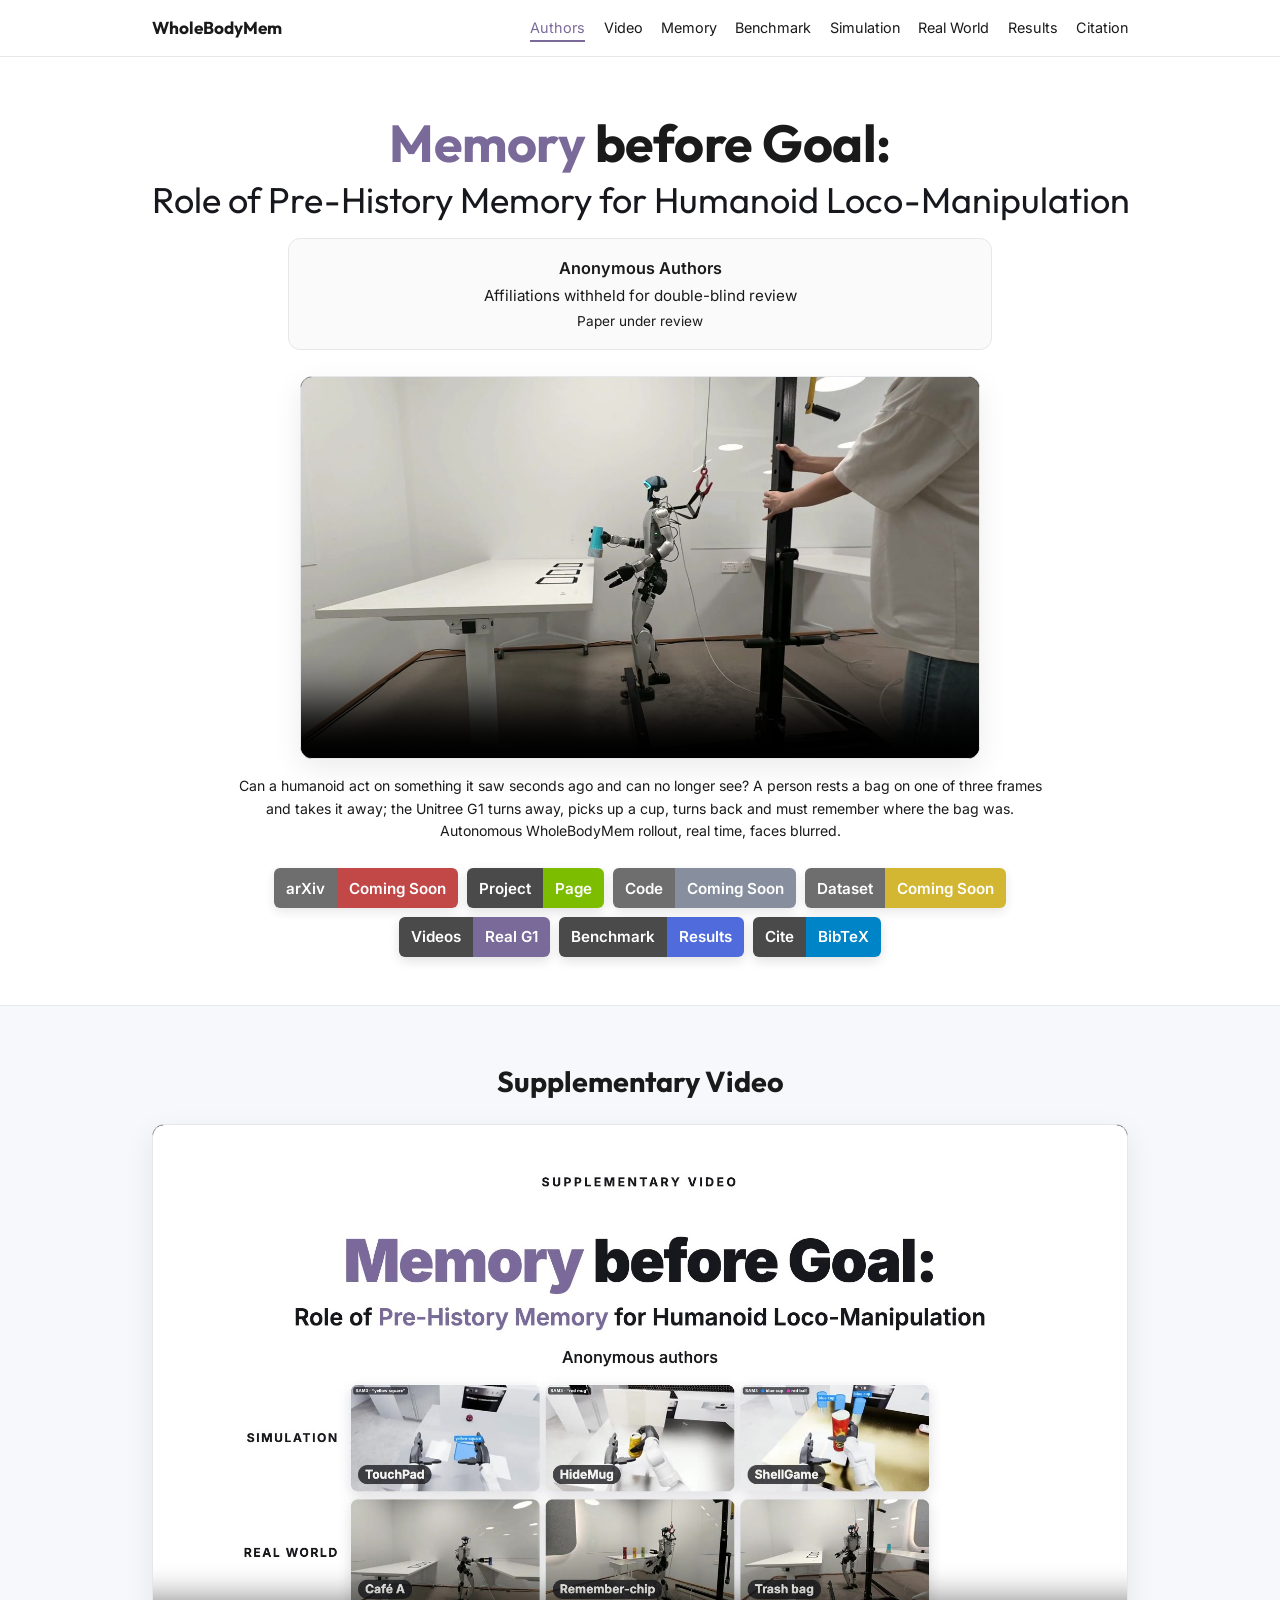
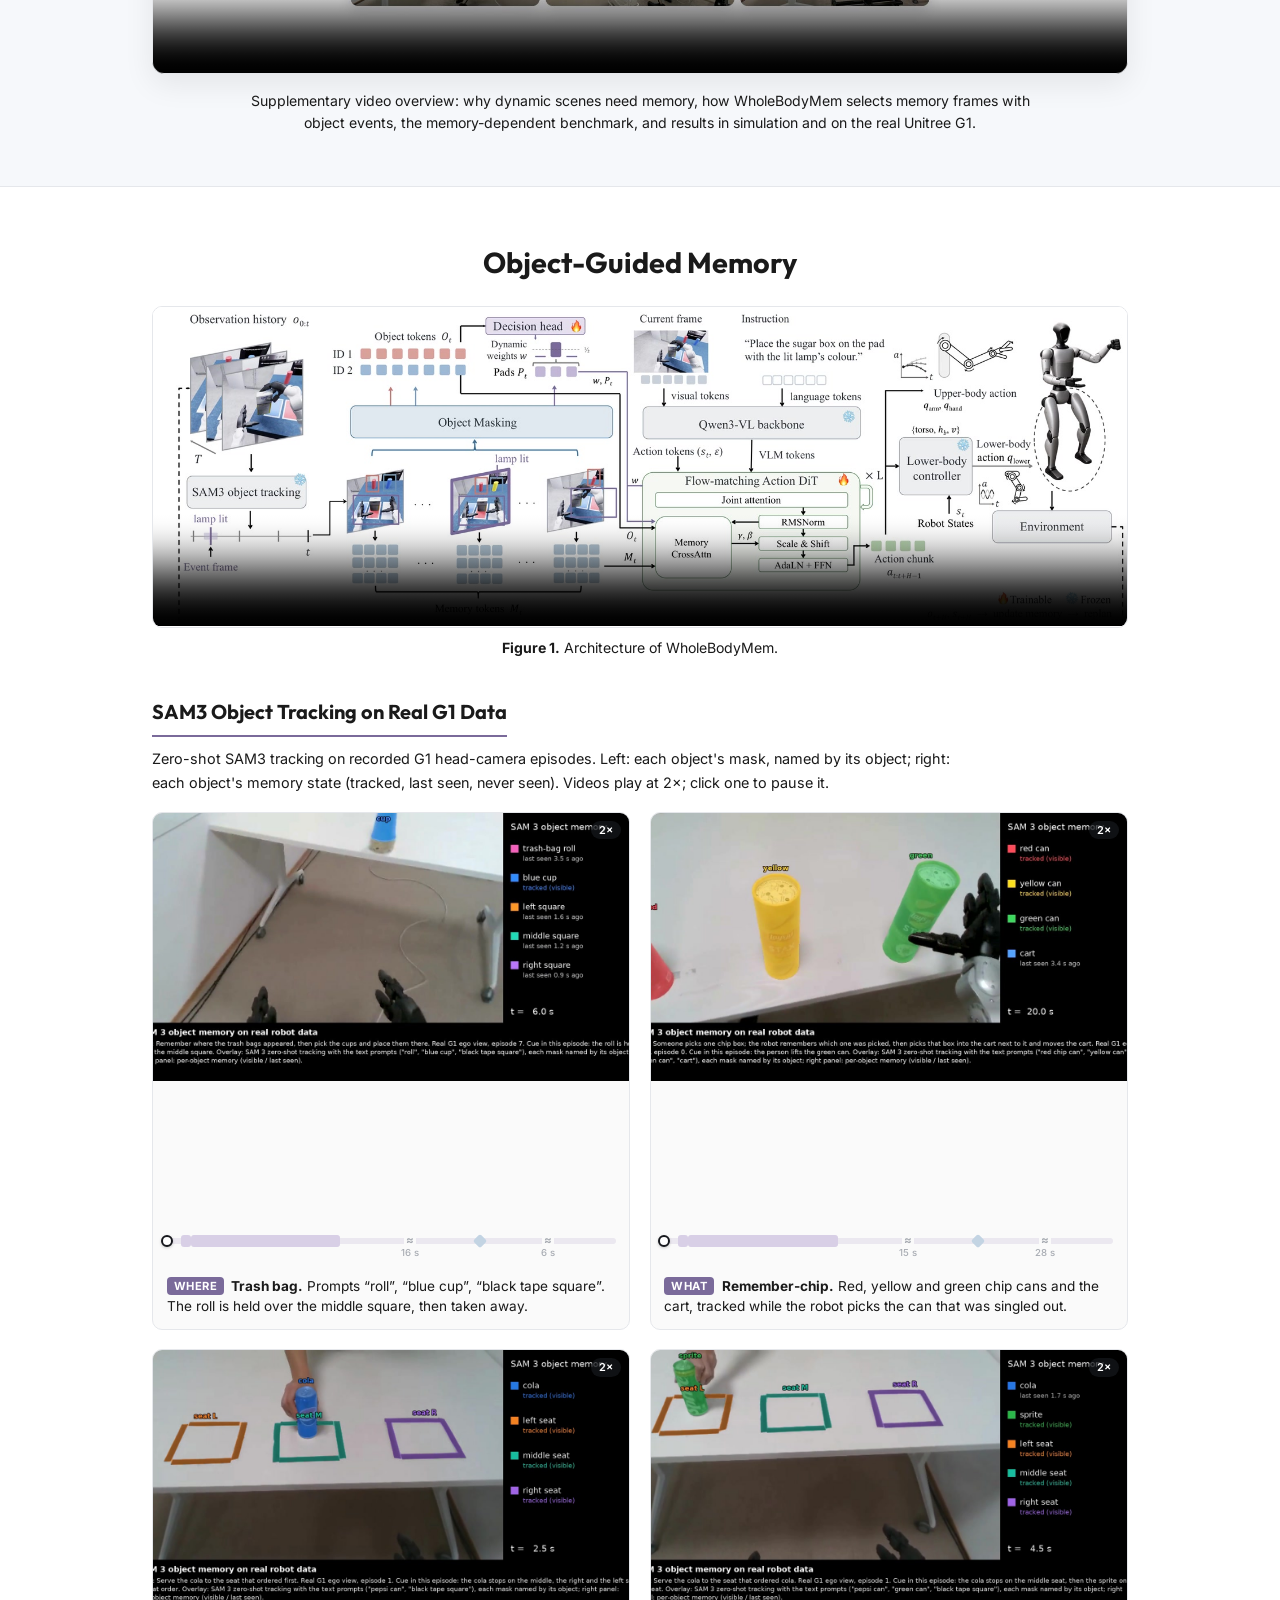
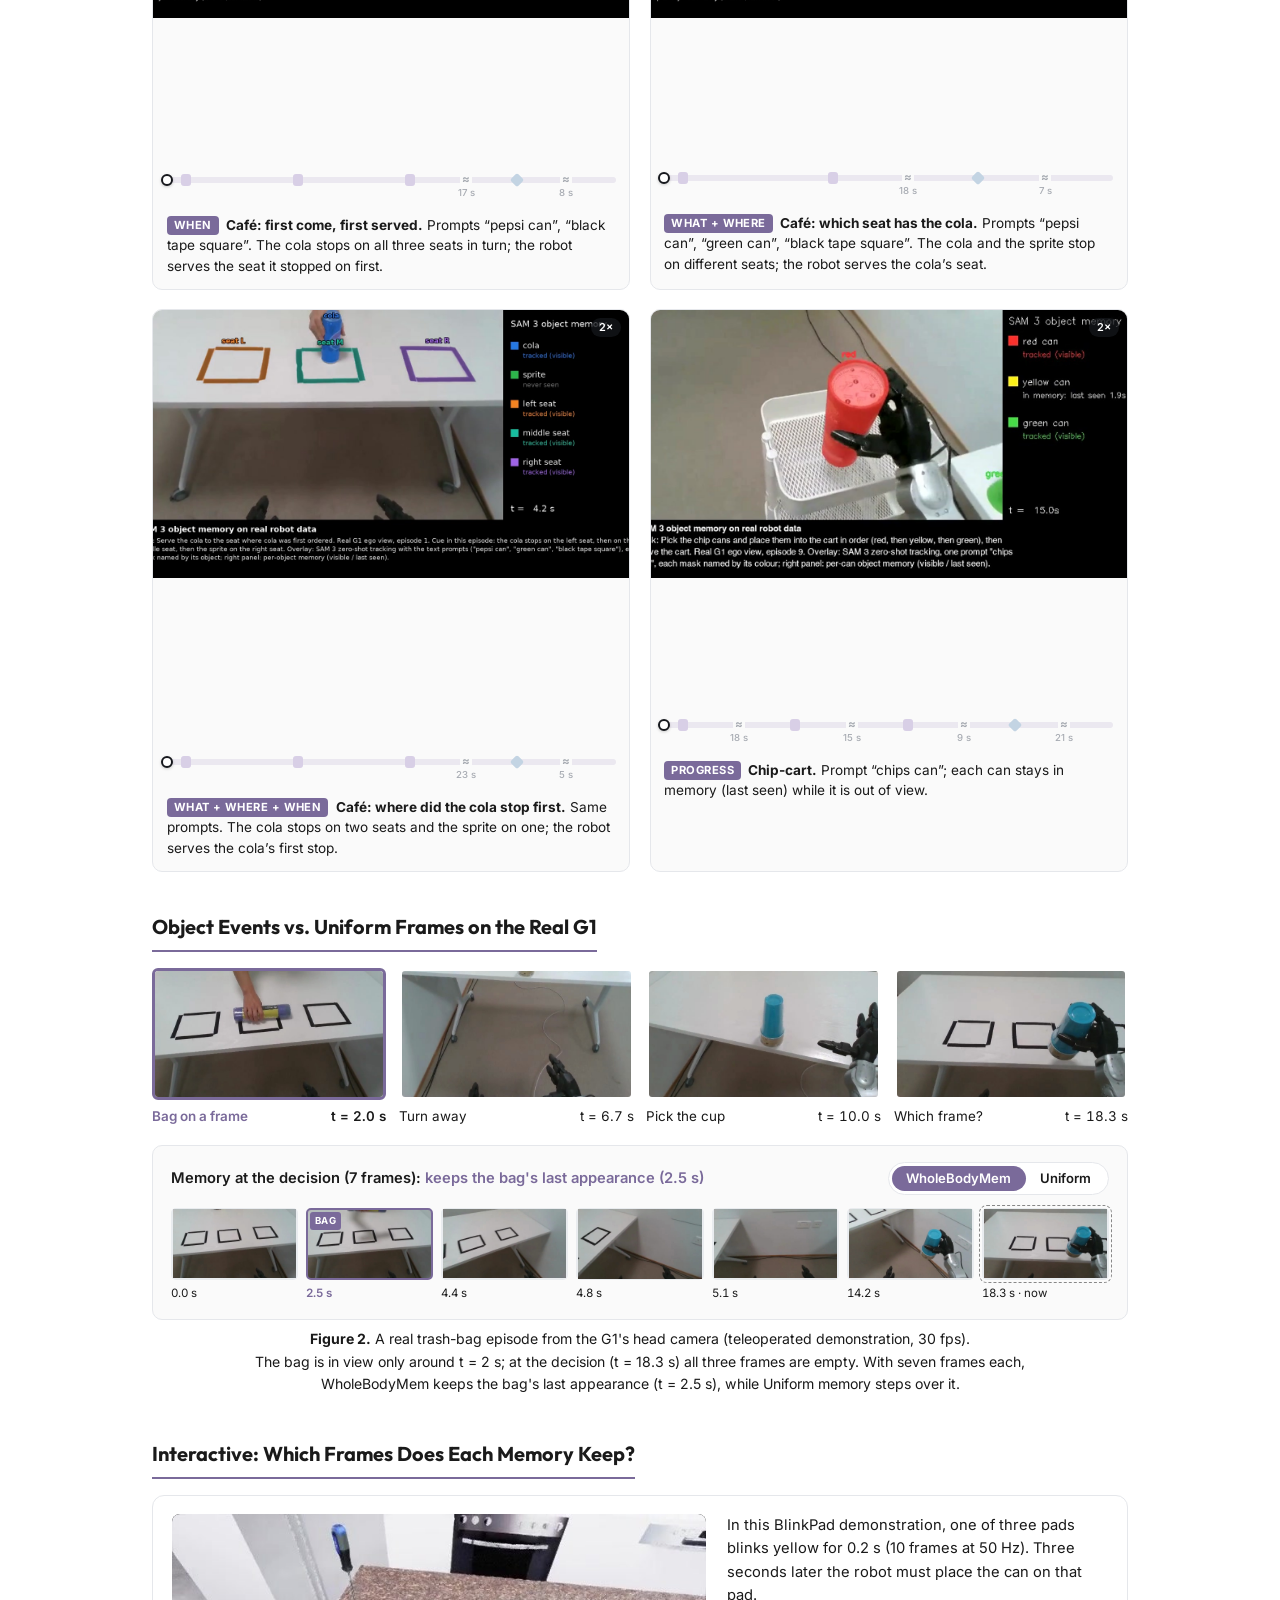
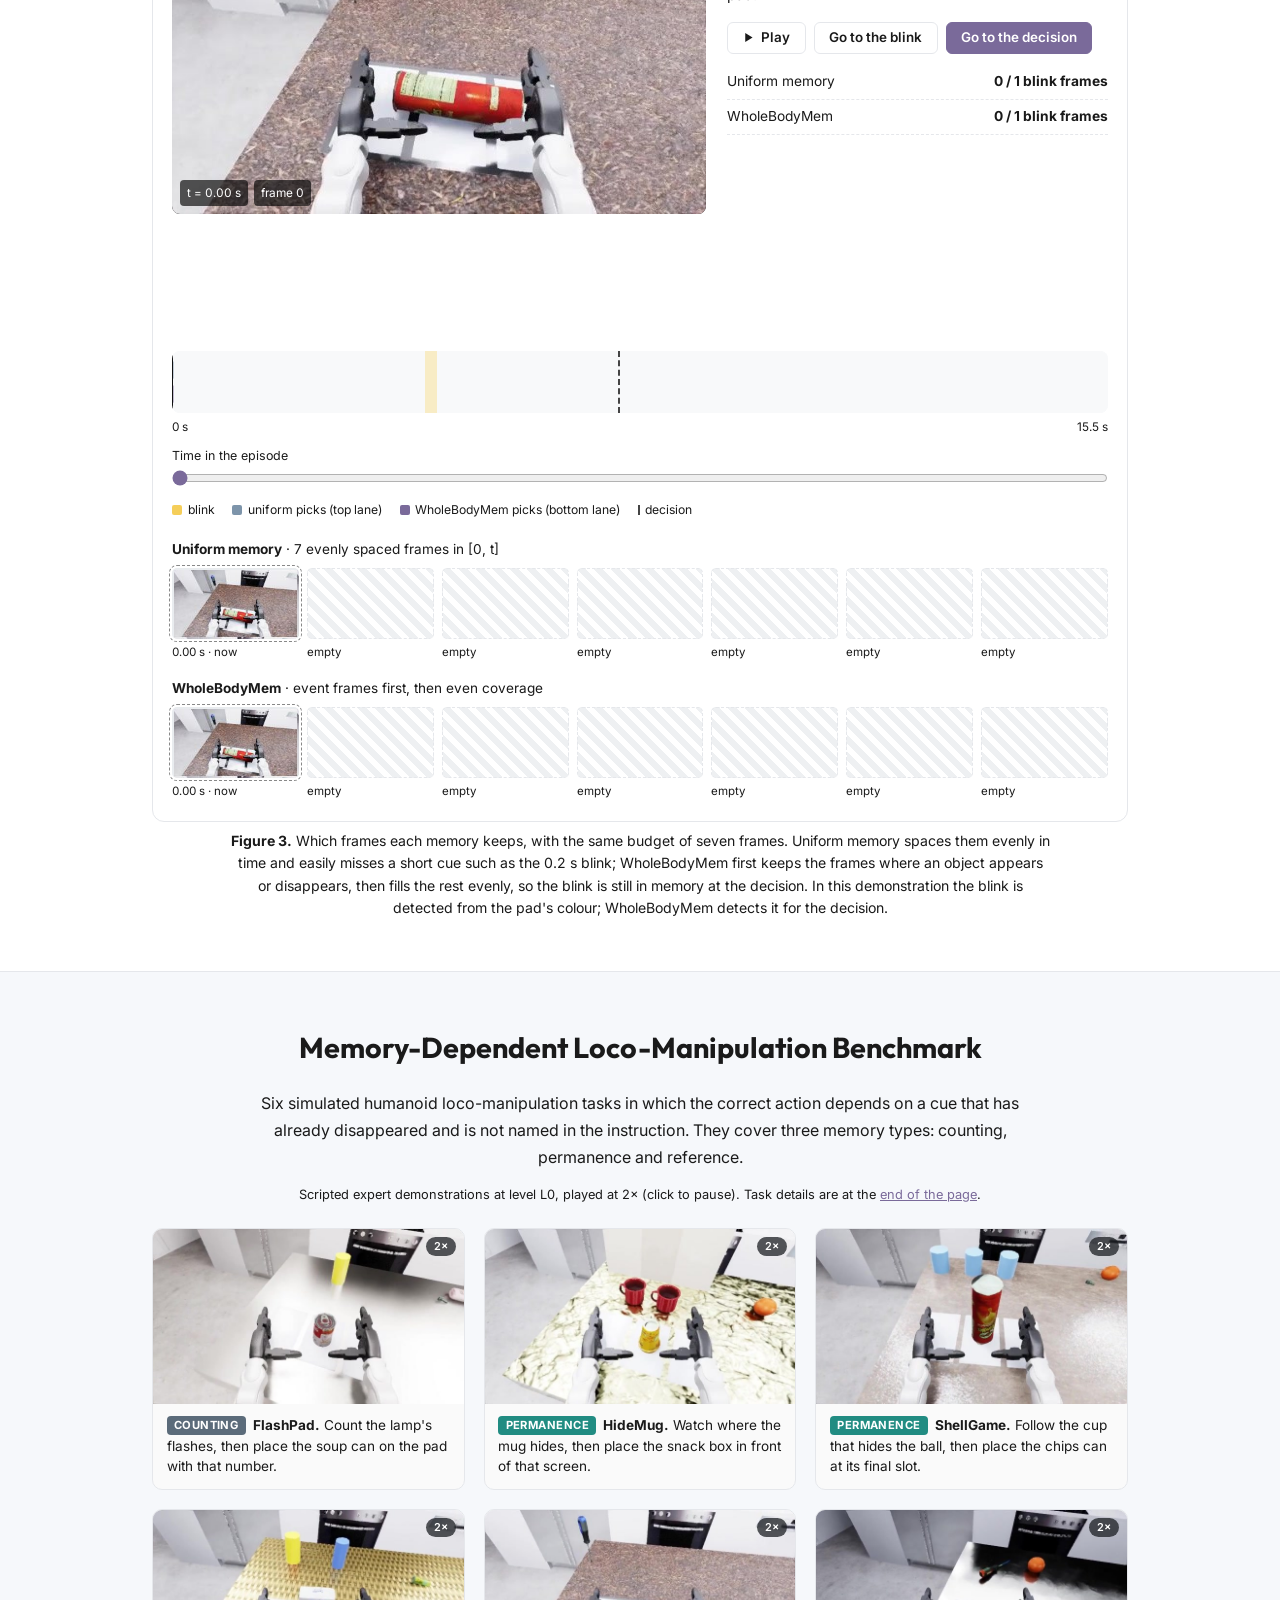
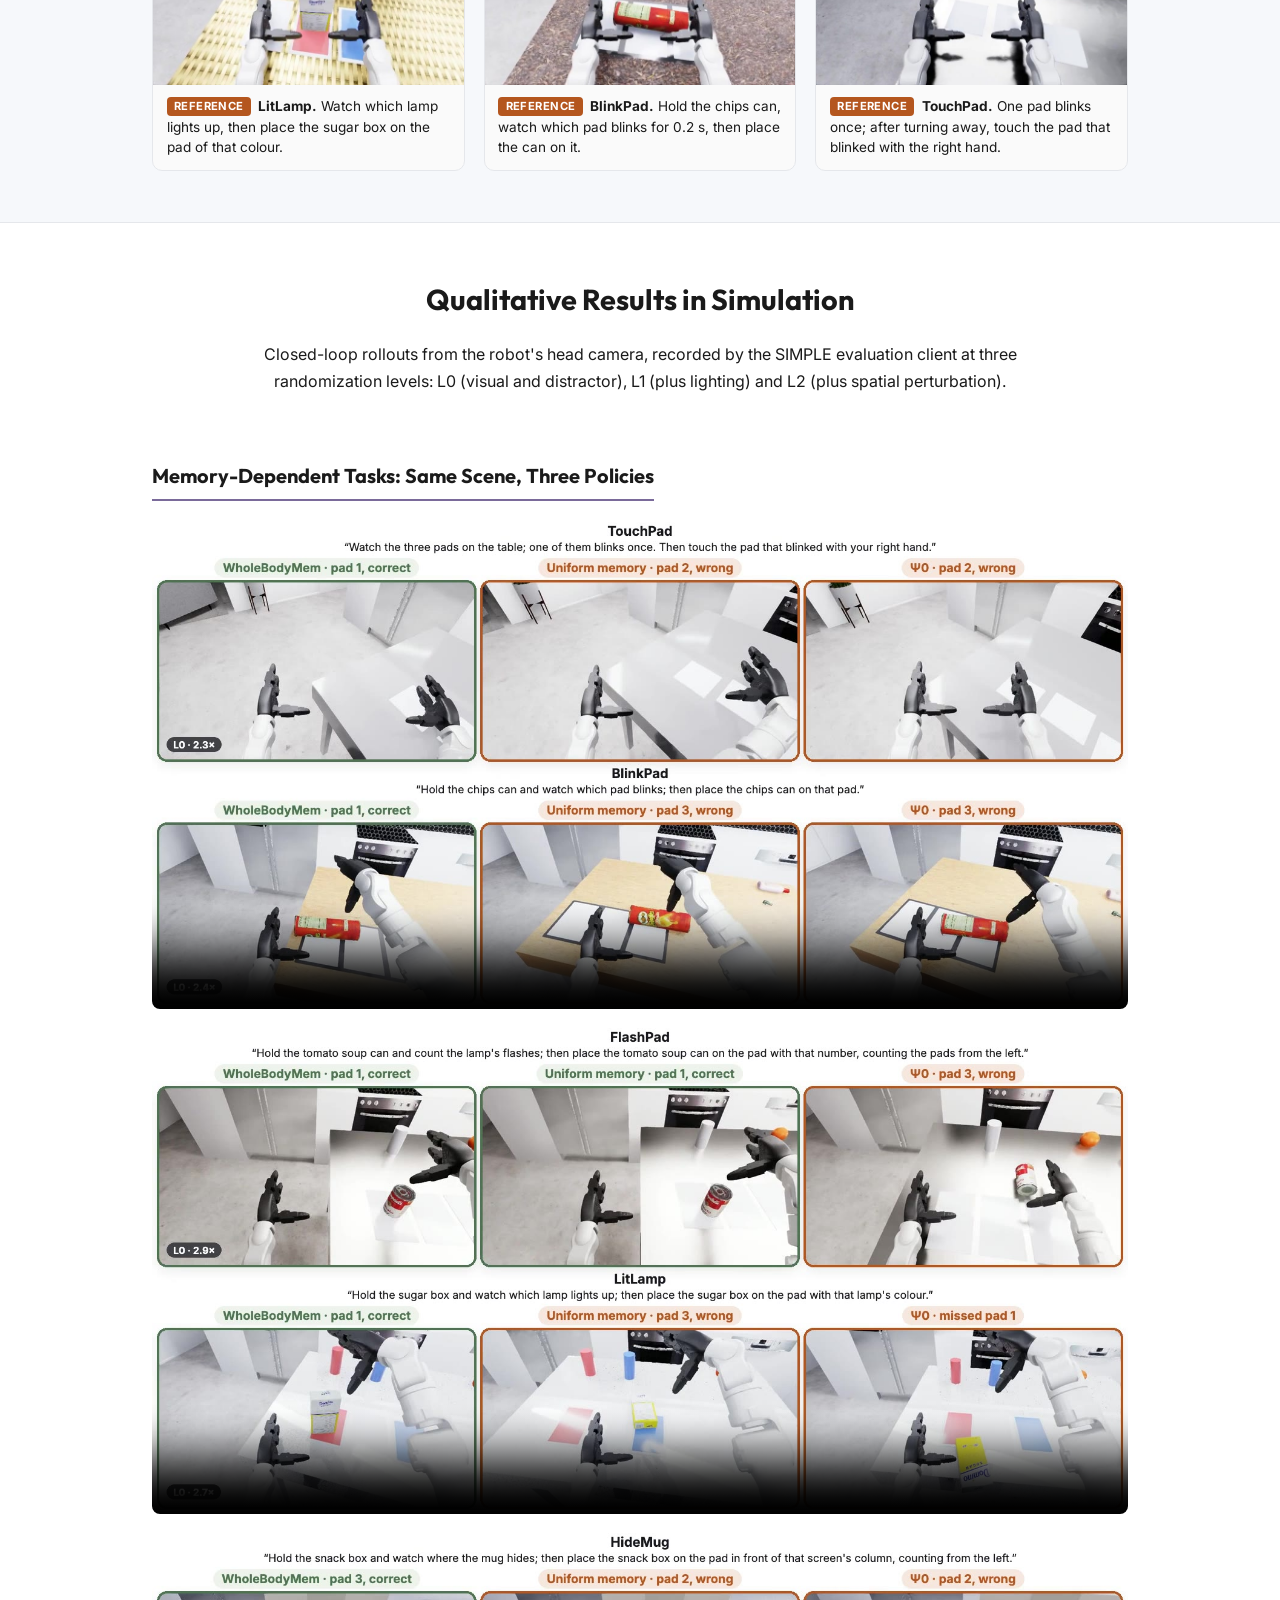
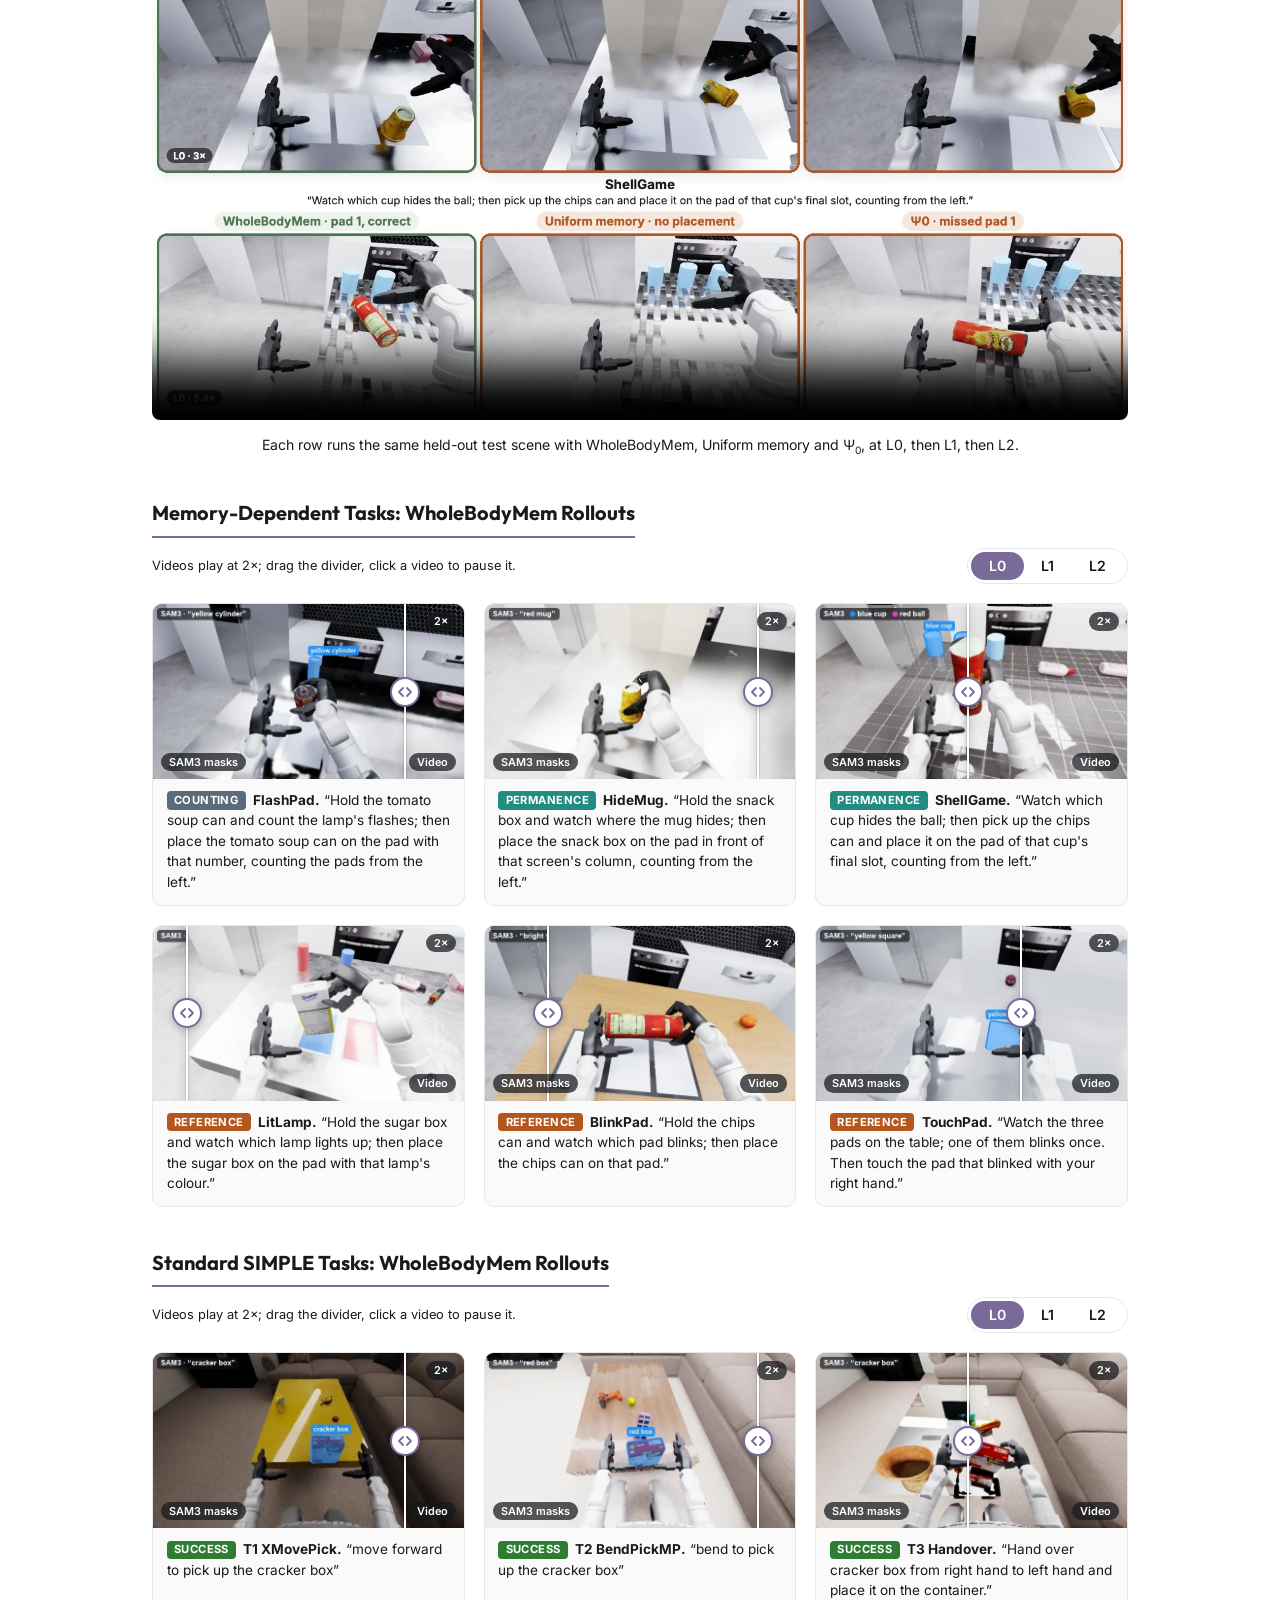
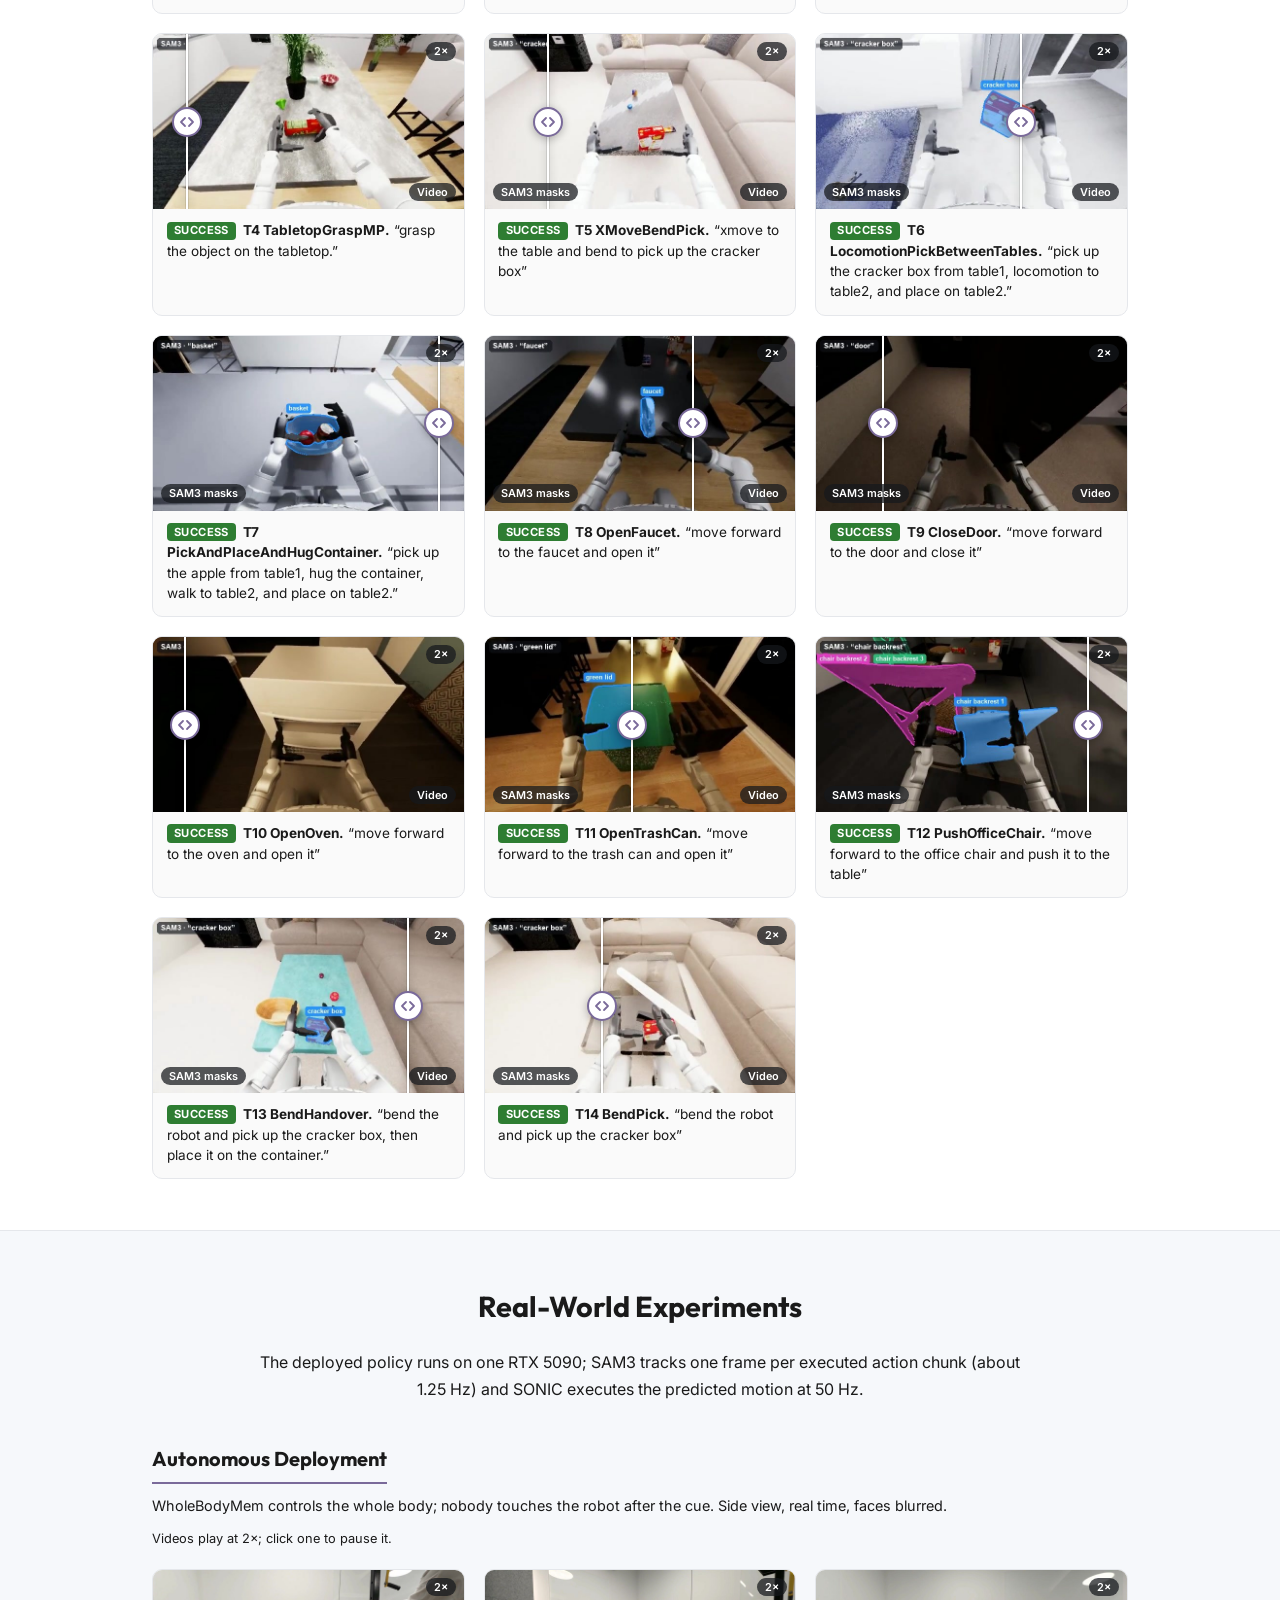
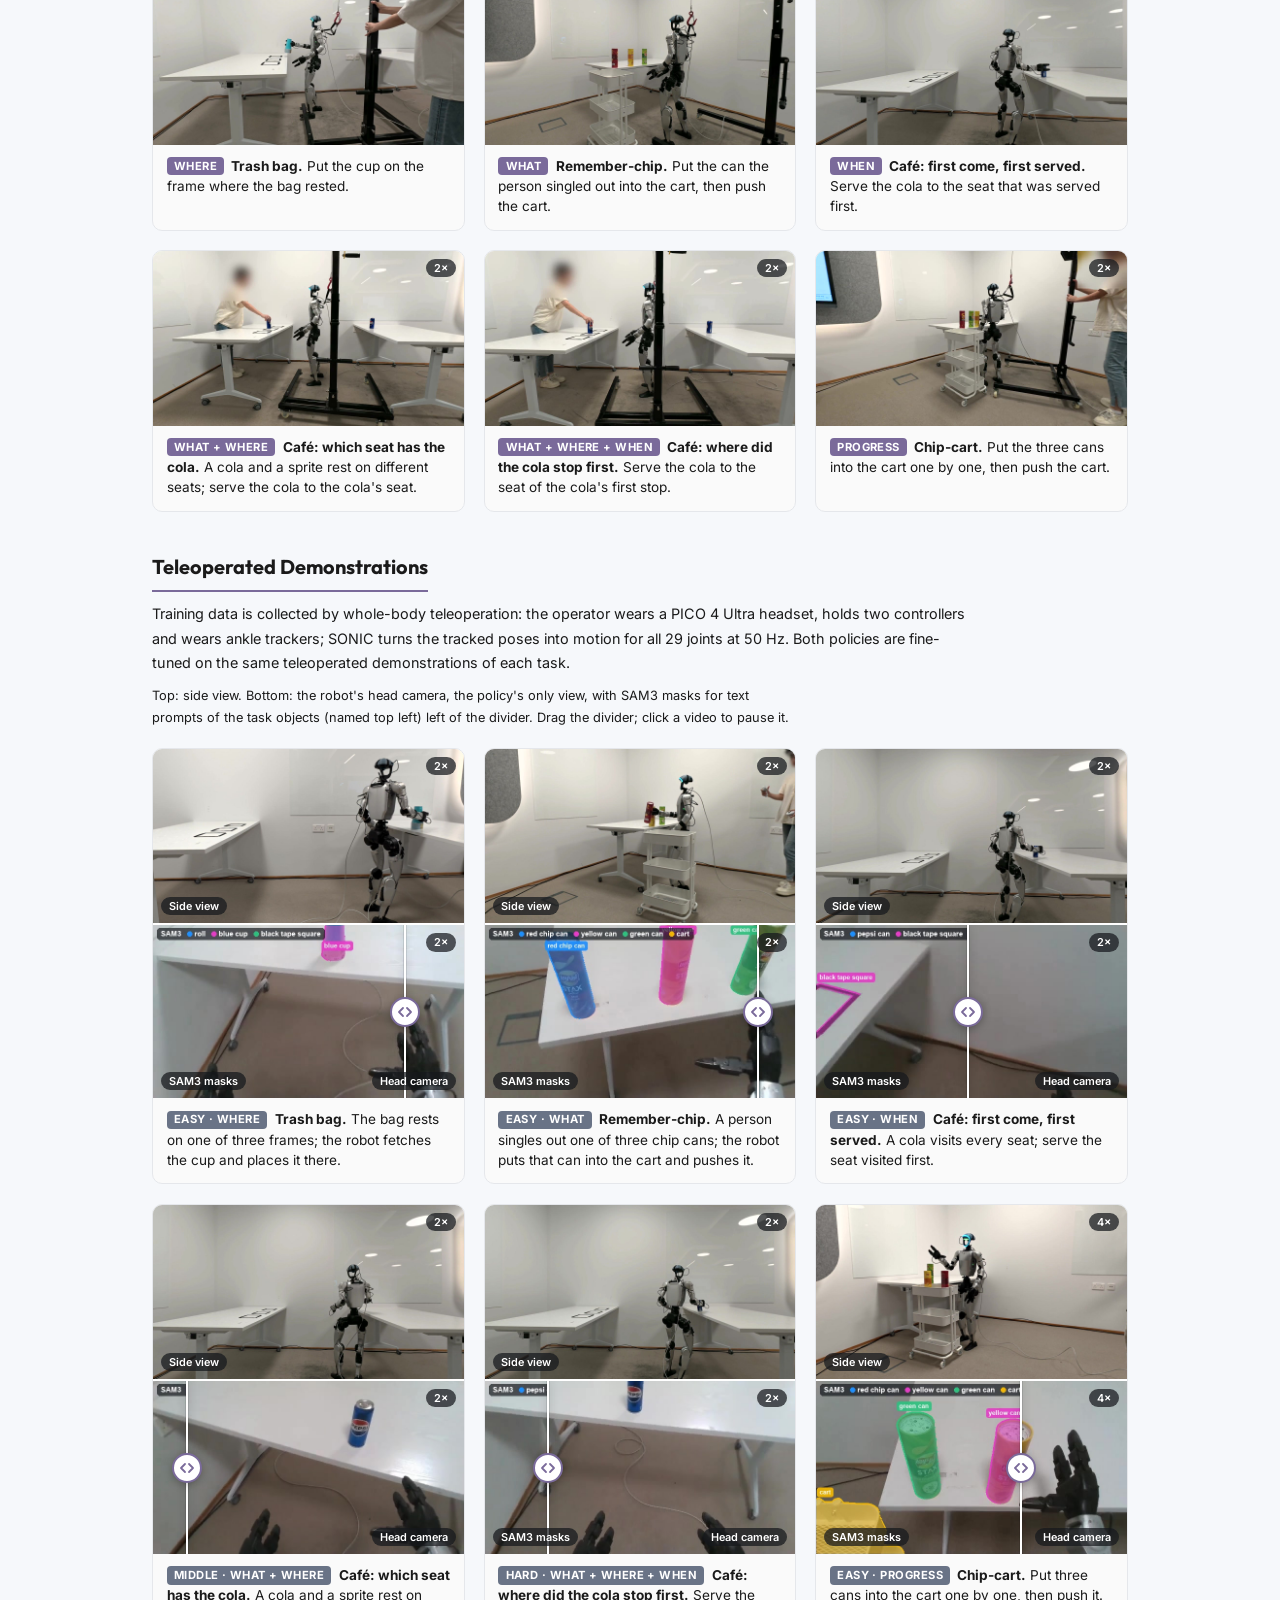
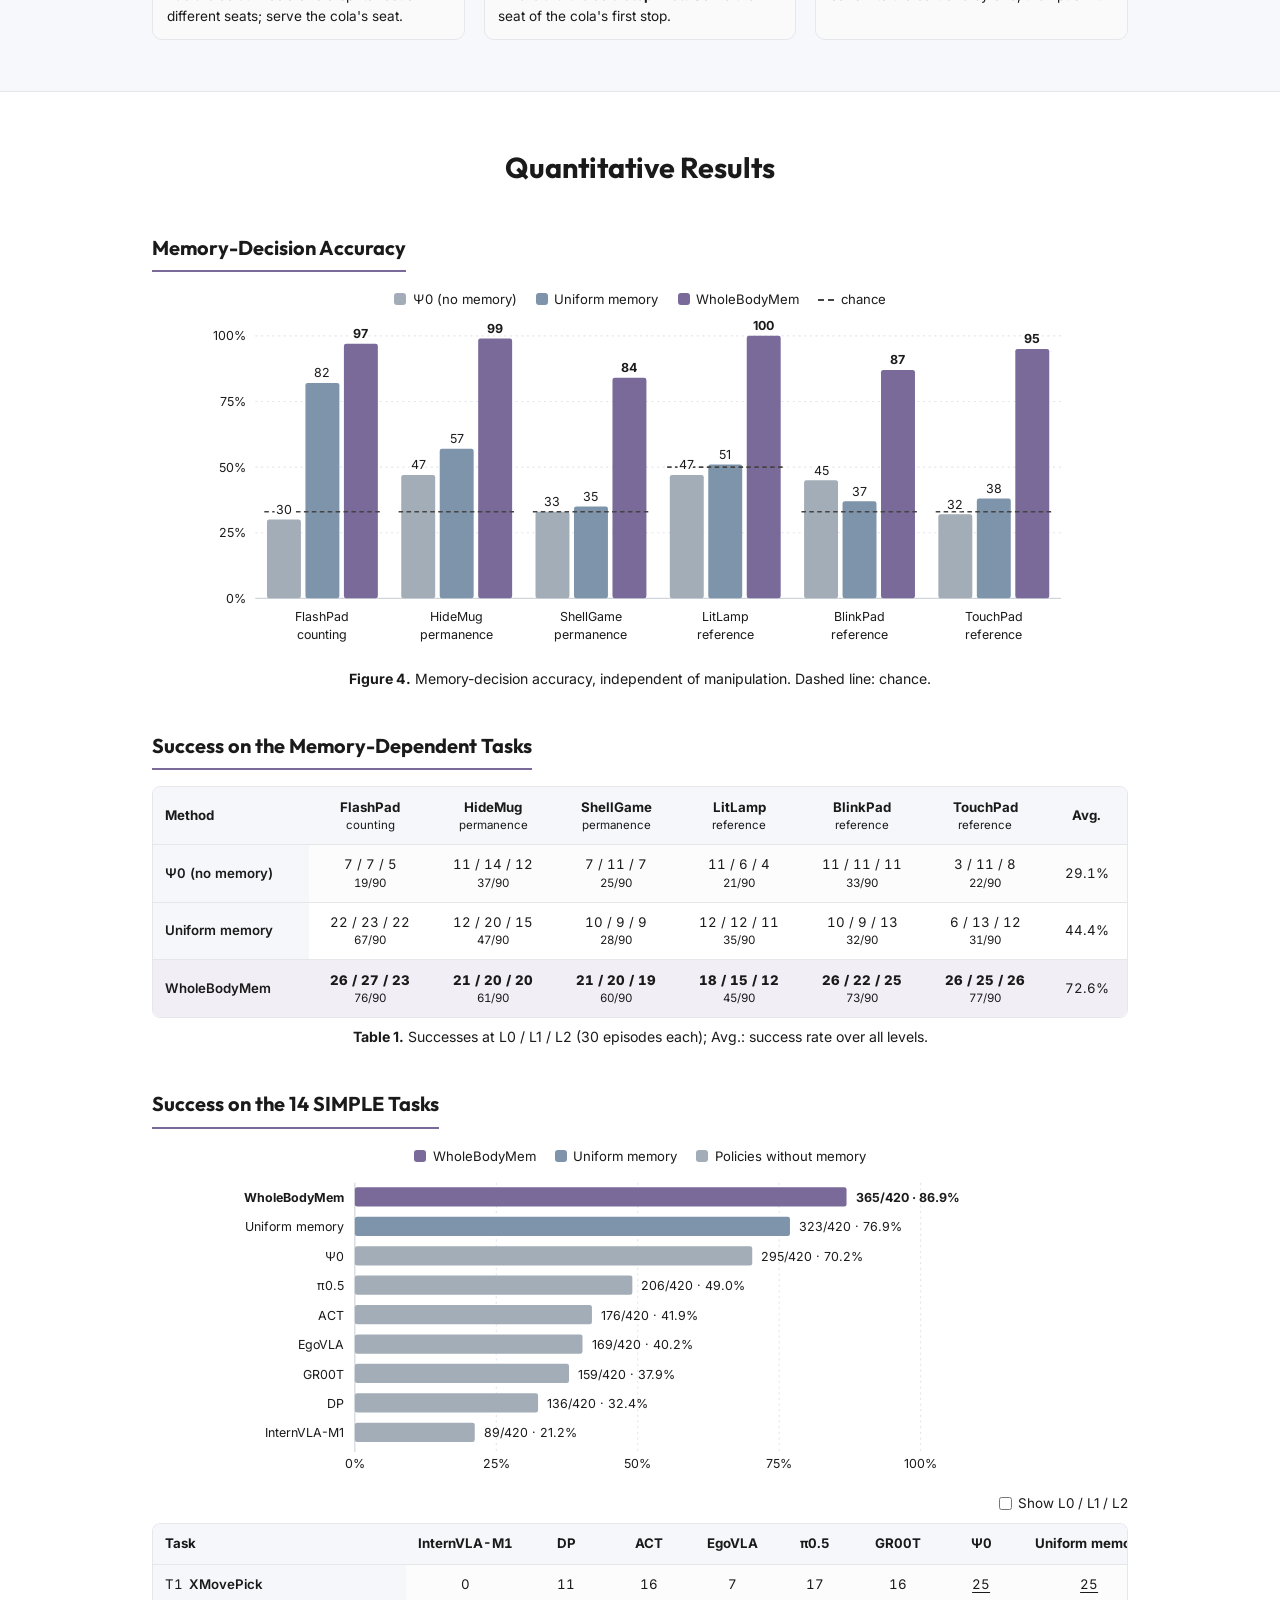
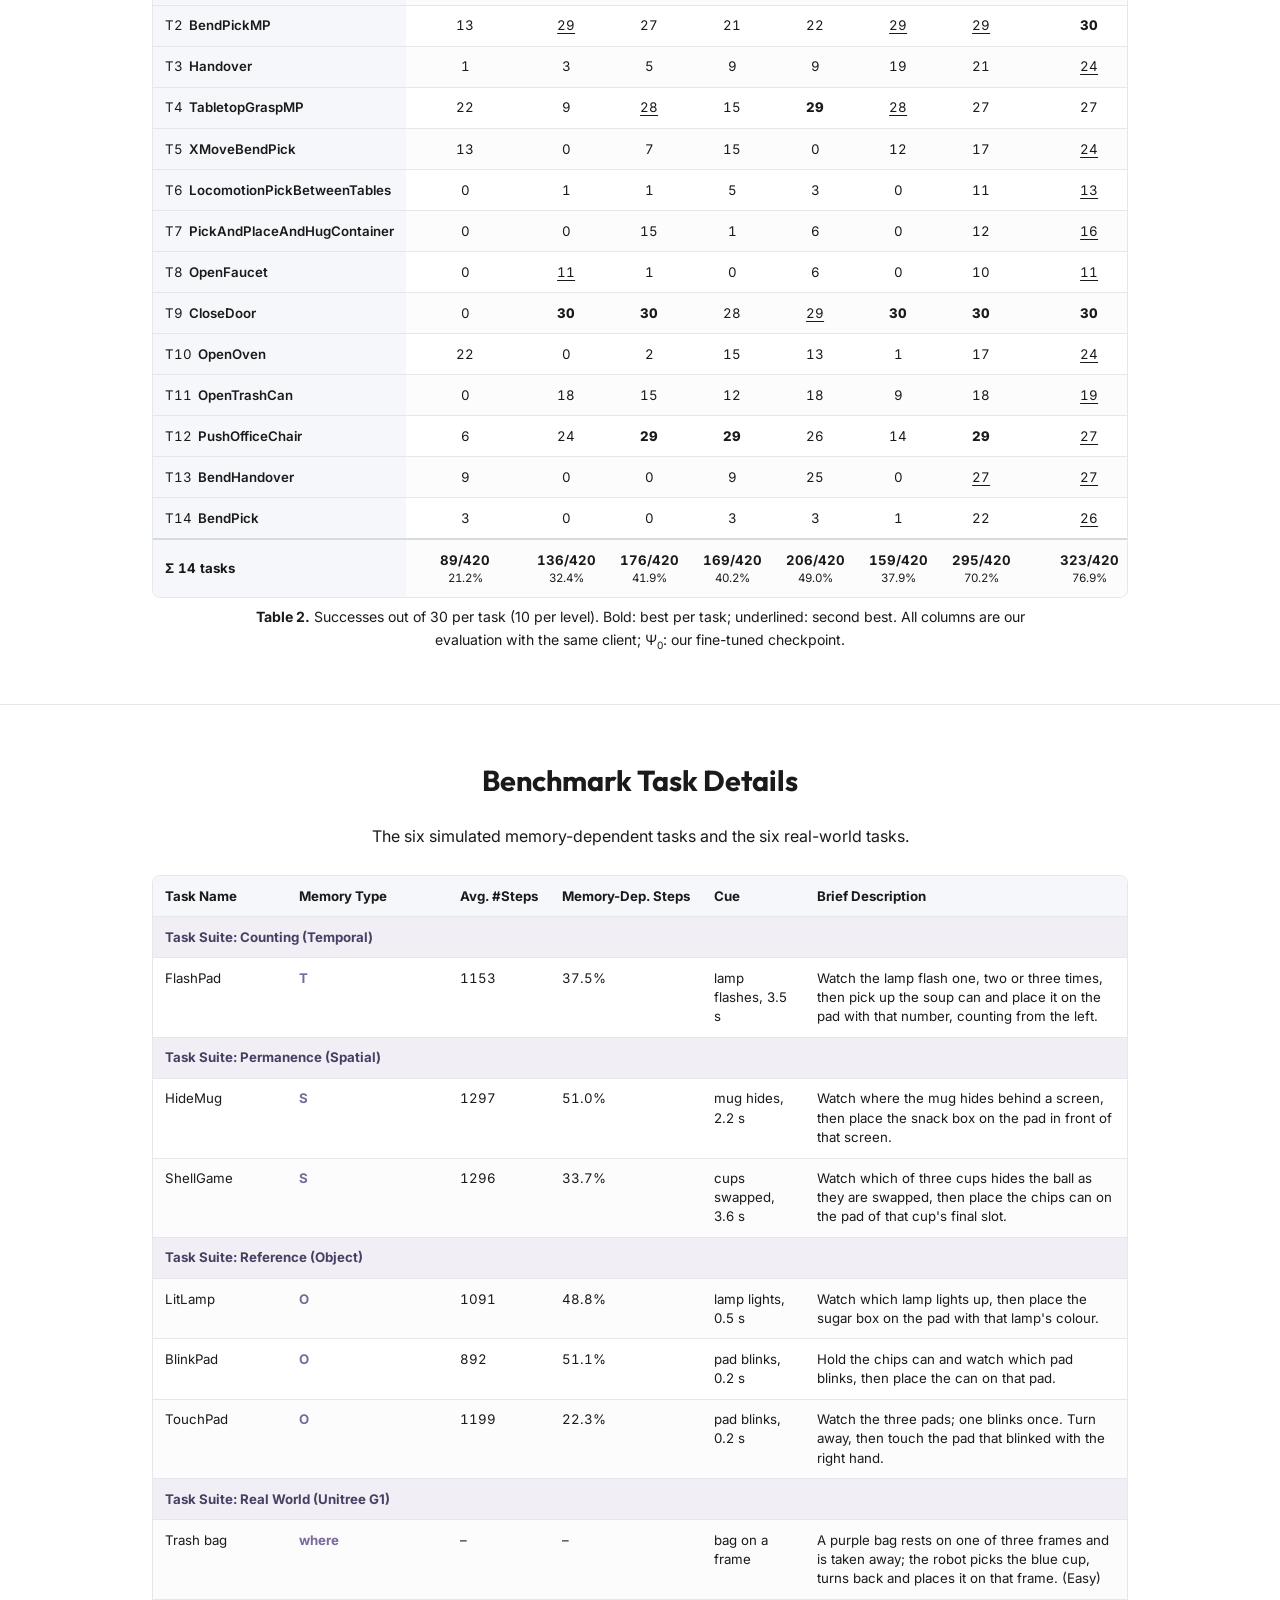
==== index.html @ 1666430a "Anonymous project page for peer review" ====
<!doctype html><html><head><meta charset=utf8><meta name=viewport content="width=device-width,initial-scale=1,viewport-fit=cover"><style>:root{color-scheme:light;box-sizing:border-box;padding-top:env(safe-area-inset-top,0px);padding-bottom:env(safe-area-inset-bottom,0px)}html{scroll-padding-top:env(safe-area-inset-top,0px)}body{margin:0;padding:0;font:14px -apple-system,BlinkMacSystemFont,sans-serif;background:#faf9f5;color:#141413}img{max-width:100%}[hidden]:not([hidden=until-found i]){display:none!important}</style></head><body>
<title>Memory before Goal</title>
<link rel="preconnect" href="https://fonts.googleapis.com">
<link rel="preconnect" href="https://fonts.gstatic.com" crossorigin>
<link rel="stylesheet" href="https://fonts.googleapis.com/css2?family=Inter:wght@300;400;600;700;800&family=Outfit:wght@400;700&display=swap">
<link rel="stylesheet" href="static/css/pipeline.css">
<link rel="stylesheet" href="static/css/style.css">


<div class="draft" id="draft-banner" hidden>Draft for co-authors. Values marked <span class="tbd">TBD</span> are still being evaluated; set <code>SITE.draft = false</code> in static/js/data.js before release.</div>

<nav class="site-nav" aria-label="Sections">
  <div class="container">
    <a class="brand" href="#top">WholeBodyMem</a>
    <ul>
      <li><a href="#top">Authors</a></li>
      <li><a href="#video">Video</a></li>
      <li><a href="#method">Memory</a></li>
      <li><a href="#benchmark">Benchmark</a></li>
      <li><a href="#simulation">Simulation</a></li>
      <li><a href="#real">Real World</a></li>
      <li><a href="#results">Results</a></li>
      <li><a href="#citation">Citation</a></li>
    </ul>
  </div>
</nav>

<header id="top">
  <div class="container">
    <h1><span class="tl" style="display:block;font-size:min(1.45em, 9vw);line-height:1.08;letter-spacing:-.01em;margin-bottom:.18em"><span class="mem" style="color:#7A6A9A">Memory</span> before Goal:</span><span class="tl" style="font-weight:400;color:#16181D">Role of Pre-History Memory for Humanoid Loco-Manipulation</span></h1>

    <div class="authors-panel" id="authors">
      <p class="authors">Anonymous Authors</p>
      <p class="affiliations">Affiliations withheld for double-blind review</p>
      <p class="author-notes">Paper under review</p>
    </div>

    <div class="hero-video">
      <video id="teaser" src="static/video/real_trashbag.mp4" poster="static/img/real/trashbag_poster.jpg" autoplay muted loop playsinline controls preload="metadata" aria-label="WholeBodyMem on the real Unitree G1, trash-bag task"></video>
    </div>
    <p class="caption hero-caption">Can a humanoid act on something it saw seconds ago and can no longer see? A person rests a bag on one of three frames and takes it away; the Unitree G1 turns away, picks up a cup, turns back and must remember where the bag was. Autonomous WholeBodyMem rollout, real time, faces blurred.</p>

    <div class="resource-links" aria-label="WholeBodyMem resources">
      <a class="resource-pill resource-red" data-link="paper"><span class="resource-prefix">arXiv</span><span class="resource-value">Paper</span></a>
      <a class="resource-pill resource-green" href="#top"><span class="resource-prefix">Project</span><span class="resource-value">Page</span></a>
      <a class="resource-pill resource-slate" data-link="code"><span class="resource-prefix">Code</span><span class="resource-value">GitHub</span></a>
      <a class="resource-pill resource-gold" data-link="benchmark"><span class="resource-prefix">Dataset</span><span class="resource-value">Hugging Face</span></a>
      <a class="resource-pill resource-steel" href="#real"><span class="resource-prefix">Videos</span><span class="resource-value">Real G1</span></a>
      <a class="resource-pill resource-indigo" href="#results"><span class="resource-prefix">Benchmark</span><span class="resource-value">Results</span></a>
      <a class="resource-pill resource-blue" href="#citation"><span class="resource-prefix">Cite</span><span class="resource-value">BibTeX</span></a>
    </div>
  </div>
</header>

<main>

  <!-- Supplementary video -->
  <section id="video" class="soft">
    <div class="container">
      <h2>Supplementary Video</h2>
      <div class="hero-video" style="max-width:980px">
        <video src="static/video/supp_video_3min.mp4" poster="static/img/supp_poster.jpg" controls playsinline preload="metadata" aria-label="WholeBodyMem supplementary video: motivation, method, the memory-dependent benchmark, and results in simulation and on the real Unitree G1, with narration"></video>
      </div>
      <p class="caption">Supplementary video overview: why dynamic scenes need memory, how WholeBodyMem selects memory frames with object events, the memory-dependent benchmark, and results in simulation and on the real Unitree G1.</p>
    </div>
  </section>

  <!-- Method -->
  <section id="method">
    <div class="container">
      <h2>Object-Guided Memory</h2>

      <div style="max-width:100%;margin:1.2rem auto .6rem;border:1px solid var(--border);border-radius:10px;overflow:hidden;background:#fff">
        <video src="static/video/architecture.mp4" poster="static/img/architecture_poster.jpg" autoplay muted loop playsinline controls preload="metadata" aria-label="WholeBodyMem architecture, highlighted stage by stage: SAM3 object tracking and event-first frame selection, memory and object tokens, the Qwen3-VL backbone, the flow-matching action DiT with memory cross-attention, whole-body control, and the memory update before replanning" style="display:block;width:100%;aspect-ratio:1696/556;background:#fff"></video>
      </div>
      <p class="caption"><strong>Figure 1.</strong> Architecture of WholeBodyMem.</p>

      <div class="category" style="margin-top:2.2rem">
        <h3>SAM3 Object Tracking on Real G1 Data</h3>
        <p class="cat-intro">Zero-shot SAM3 tracking on recorded G1 head-camera episodes. Left: each object's mask, named by its object; right: each object's memory state (tracked, last seen, never seen). Videos play at 2×; click one to pause it.</p>
        <div class="video-grid cols2">
          <div class="video-item"><video data-auto src="static/video/det_trashbag.mp4" poster="static/img/posters/det_trashbag.jpg" muted loop playsinline preload="none"></video>
            <div class="evtl" data-dur="23.97" data-ev="[[&quot;E1&quot;, 1.8, 2.6, &quot;roll rests on the middle square&quot;, []], [&quot;E2&quot;, 2.6, 2.7, &quot;roll is taken off the middle square&quot;, [[&quot;E1&quot;, &quot;same roll&quot;]]], [&quot;D&quot;, 18.3, 18.3, &quot;place the blue cup on the middle square&quot;, [[&quot;E1&quot;, &quot;where the roll rested&quot;], [&quot;E2&quot;, &quot;square now empty&quot;]]]]"></div>
            <p><span class="tag tag-auto">Where</span><b>Trash bag.</b> Prompts “roll”, “blue cup”, “black tape square”. The roll is held over the middle square, then taken away.</p></div>
          <div class="video-item"><video data-auto src="static/video/det_rememberchip.mp4" poster="static/img/posters/det_rememberchip.jpg" muted loop playsinline preload="none"></video>
            <div class="evtl" data-dur="49.33" data-ev="[[&quot;E1&quot;, 3.9, 5.7, &quot;green can is lifted off the table&quot;, []], [&quot;E2&quot;, 5.7, 5.8, &quot;green can is put back on the table&quot;, [[&quot;E1&quot;, &quot;same can&quot;]]], [&quot;D&quot;, 21.0, 21.0, &quot;pick up the green can&quot;, [[&quot;E1&quot;, &quot;the can singled out&quot;], [&quot;E2&quot;, &quot;back among the others&quot;]]]]"></div>
            <p><span class="tag tag-auto">What</span><b>Remember-chip.</b> Red, yellow and green chip cans and the cart, tracked while the robot picks the can that was singled out.</p></div>
          <div class="video-item"><video data-auto src="static/video/det_cafe_first.mp4" poster="static/img/posters/det_cafe_first.jpg" muted loop playsinline preload="none"></video>
            <div class="evtl" data-dur="31.2" data-ev="[[&quot;E1&quot;, 2.0, 3.1, &quot;cola stops on the middle seat&quot;, []], [&quot;E2&quot;, 4.1, 5.0, &quot;cola stops on the right seat&quot;, [[&quot;E1&quot;, &quot;after&quot;]]], [&quot;E3&quot;, 5.8, 6.5, &quot;cola stops on the left seat&quot;, [[&quot;E2&quot;, &quot;after&quot;]]], [&quot;D&quot;, 23.6, 23.6, &quot;serve the cola to the middle seat&quot;, [[&quot;E1&quot;, &quot;first stop&quot;], [&quot;E2&quot;, &quot;later&quot;], [&quot;E3&quot;, &quot;later&quot;]]]]"></div>
            <p><span class="tag tag-auto">When</span><b>Café: first come, first served.</b> Prompts “pepsi can”, “black tape square”. The cola stops on all three seats in turn; the robot serves the seat it stopped on first.</p></div>
          <div class="video-item"><video data-auto src="static/video/det_cafe_which.mp4" poster="static/img/posters/det_cafe_which.jpg" muted loop playsinline preload="none"></video>
            <div class="evtl" data-dur="30.0" data-ev="[[&quot;E1&quot;, 1.4, 2.7, &quot;cola stops on the middle seat&quot;, []], [&quot;E2&quot;, 4.0, 5.2, &quot;sprite stops on the left seat&quot;, []], [&quot;D&quot;, 23.4, 23.4, &quot;serve the cola to the middle seat&quot;, [[&quot;E1&quot;, &quot;the cola’s seat&quot;], [&quot;E2&quot;, &quot;sprite, not the cola&quot;]]]]"></div>
            <p><span class="tag tag-auto">What + where</span><b>Café: which seat has the cola.</b> Prompts “pepsi can”, “green can”, “black tape square”. The cola and the sprite stop on different seats; the robot serves the cola’s seat.</p></div>
          <div class="video-item"><video data-auto src="static/video/det_cafe_stopfirst.mp4" poster="static/img/posters/det_cafe_stopfirst.jpg" muted loop playsinline preload="none"></video>
            <div class="evtl" data-dur="34.33" data-ev="[[&quot;E1&quot;, 1.7, 2.7, &quot;cola stops on the left seat&quot;, []], [&quot;E2&quot;, 3.9, 4.6, &quot;cola stops on the middle seat&quot;, [[&quot;E1&quot;, &quot;same cola, later&quot;]]], [&quot;E3&quot;, 5.8, 6.7, &quot;sprite stops on the right seat&quot;, []], [&quot;D&quot;, 29.5, 29.5, &quot;serve the cola to the left seat&quot;, [[&quot;E1&quot;, &quot;first cola stop&quot;], [&quot;E2&quot;, &quot;later stop&quot;], [&quot;E3&quot;, &quot;not the cola&quot;]]]]"></div>
            <p><span class="tag tag-auto">What + where + when</span><b>Café: where did the cola stop first.</b> Same prompts. The cola stops on two seats and the sprite on one; the robot serves the cola’s first stop.</p></div>
          <div class="video-item"><video data-auto src="static/video/det_chipcart.mp4" poster="static/img/posters/det_chipcart.jpg" muted loop playsinline preload="none"></video>
            <div class="evtl" data-dur="82.9" data-ev="[[&quot;E1&quot;, 14.5, 16.5, &quot;red can is put into the cart&quot;, []], [&quot;E2&quot;, 34.5, 36.5, &quot;yellow can is put into the cart&quot;, [[&quot;E1&quot;, &quot;next in order&quot;]]], [&quot;E3&quot;, 51.5, 53.5, &quot;green can is put into the cart&quot;, [[&quot;E2&quot;, &quot;next in order&quot;]]], [&quot;D&quot;, 62.0, 62.0, &quot;push the cart&quot;, [[&quot;E1&quot;, &quot;red in&quot;], [&quot;E2&quot;, &quot;yellow in&quot;], [&quot;E3&quot;, &quot;green in&quot;]]]]"></div>
            <p><span class="tag tag-auto">Progress</span><b>Chip-cart.</b> Prompt “chips can”; each can stays in memory (last seen) while it is out of view.</p></div>
        </div>
      </div>


      <div class="subfigure first">
        <h3 class="sub-title">Object Events vs. Uniform Frames on the Real G1</h3>
        <div class="story">
          <figure class="cue"><img src="static/img/real_ep7/ep7_f0060.jpg" alt="Head camera: a hand rests the purple bag on the middle frame" loading="lazy"><figcaption>Bag on a frame <span>t = 2.0 s</span></figcaption></figure>
          <figure><img src="static/img/real_ep7/ep7_f0200.jpg" alt="Head camera while the robot turns away from the table" loading="lazy"><figcaption>Turn away <span>t = 6.7 s</span></figcaption></figure>
          <figure><img src="static/img/real_ep7/ep7_f0300.jpg" alt="Head camera: the cup on the other table" loading="lazy"><figcaption>Pick the cup <span>t = 10.0 s</span></figcaption></figure>
          <figure><img src="static/img/real_ep7/ep7_f0549.jpg" alt="Head camera: three empty frames, the robot holding the cup" loading="lazy"><figcaption>Which frame? <span>t = 18.3 s</span></figcaption></figure>
        </div>
        <div class="memcompare">
          <div class="mc-bar">
            <p class="mc-title">Memory at the decision (7 frames): <span id="ep7-verdict" aria-live="polite"></span></p>
            <div class="seg" role="group" aria-label="Memory to show">
              <button type="button" id="ep7-wbm" aria-pressed="true">WholeBodyMem</button>
              <button type="button" id="ep7-uni" aria-pressed="false">Uniform</button>
            </div>
          </div>
          <div class="slots" id="ep7-slots"></div>
        </div>
        <p class="caption"><strong>Figure 2.</strong> A real trash-bag episode from the G1's head camera (teleoperated demonstration, 30 fps).<br>The bag is in view only around t = 2 s; at the decision (t = 18.3 s) all three frames are empty. With seven frames each, WholeBodyMem keeps the bag's last appearance (t = 2.5 s), while Uniform memory steps over it.</p>
      </div>

      <div class="subfigure">
        <h3 class="sub-title">Interactive: Which Frames Does Each Memory Keep?</h3>
        <div class="explorer" id="explorer">
          <div class="xp-top">
            <div class="xp-view">
              <video id="xp-video" src="static/video/sim_blinkpad.mp4" poster="static/img/sim/blinkpad_poster.jpg" muted playsinline preload="auto" aria-label="BlinkPad expert demonstration, head camera"></video>
              <div class="xp-hud"><span id="xp-time">t = 0.00 s</span><span id="xp-frame">frame 0</span><span class="blink" id="xp-blinktag" hidden>pad blinks</span></div>
            </div>
            <div class="xp-side">
              <p>In this BlinkPad demonstration, one of three pads blinks yellow for 0.2&nbsp;s (10 frames at 50&nbsp;Hz). Three seconds later the robot must place the can on that pad.</p>
              <div class="xp-controls">
                <button type="button" class="btn" id="xp-play"><svg viewBox="0 0 16 16" aria-hidden="true"><path id="xp-play-icon" d="M4 2.5v11l9-5.5z" fill="currentColor"/></svg><span>Play</span></button>
                <button type="button" class="btn" id="xp-blink">Go to the blink</button>
                <button type="button" class="btn primary" id="xp-dec">Go to the decision</button>
              </div>
              <div class="xp-count" aria-live="polite">
                <div><span>Uniform memory</span><b id="xp-cu">0 / 7 blink frames</b></div>
                <div><span>WholeBodyMem</span><b id="xp-cw">0 / 7 blink frames</b></div>
              </div>
            </div>
          </div>
          <div class="timeline" aria-hidden="true">
            <div class="evtl-area" id="xp-evarea"></div>
            <div class="tl-track" id="xp-track">
              <div class="tl-blink" id="xp-band"></div>
              <div class="tl-lane u" id="xp-lane-u"></div>
              <div class="tl-lane w" id="xp-lane-w"></div>
              <div class="tl-future" id="xp-future"></div>
              <div class="tl-dec" id="xp-decline"></div>
              <div class="tl-cursor" id="xp-cursor"></div>
            </div>
            <div class="tl-labels"><span>0 s</span><span id="xp-end">15.5 s</span></div>
          </div>
          <label class="xp-label" for="xp-t">Time in the episode</label>
          <input type="range" id="xp-t" min="0" max="776" step="1" value="370">
          <div class="tl-key"><span><i class="k-blink"></i>blink</span><span><i class="k-u"></i>uniform picks (top lane)</span><span><i class="k-w"></i>WholeBodyMem picks (bottom lane)</span><span><i class="k-dec"></i>decision</span></div>
          <div class="xp-rows">
            <div class="xp-row"><p class="xp-head"><b>Uniform memory</b> · 7 evenly spaced frames in [0, t]</p><div class="slots" id="xp-slots-u"></div></div>
            <div class="xp-row"><p class="xp-head"><b>WholeBodyMem</b> · event frames first, then even coverage</p><div class="slots" id="xp-slots-w"></div></div>
          </div>
        </div>
        <p class="caption"><strong>Figure 3.</strong> Which frames each memory keeps, with the same budget of seven frames. Uniform memory spaces them evenly in time and easily misses a short cue such as the 0.2&nbsp;s blink; WholeBodyMem first keeps the frames where an object appears or disappears, then fills the rest evenly, so the blink is still in memory at the decision. In this demonstration the blink is detected from the pad's colour; WholeBodyMem detects it for the decision.</p>
      </div>
    </div>
  </section>

  <!-- Benchmark -->
  <section id="benchmark" class="soft">
    <div class="container">
      <h2>Memory-Dependent Loco-Manipulation Benchmark</h2>
      <p class="section-intro">Six simulated humanoid loco-manipulation tasks in which the correct action depends on a cue that has already disappeared and is not named in the instruction. They cover three memory types: counting, permanence and reference.</p>
      <p class="hint">Scripted expert demonstrations at level L0, played at 2× (click to pause). Task details are at the <a href="#task-details">end of the page</a>.</p>
      <div class="video-grid">
        <div class="video-item"><video data-auto src="static/video/sim_flashpad.mp4" poster="static/img/sim/flashpad_poster.jpg" muted loop playsinline preload="none"></video>
          <p><span class="tag tag-c">Counting</span><b>FlashPad.</b> Count the lamp's flashes, then place the soup can on the pad with that number.</p></div>
        <div class="video-item"><video data-auto src="static/video/sim_hidemug.mp4" poster="static/img/sim/hidemug_poster.jpg" muted loop playsinline preload="none"></video>
          <p><span class="tag tag-p">Permanence</span><b>HideMug.</b> Watch where the mug hides, then place the snack box in front of that screen.</p></div>
        <div class="video-item"><video data-auto src="static/video/sim_shellgame.mp4" poster="static/img/sim/shellgame_poster.jpg" muted loop playsinline preload="none"></video>
          <p><span class="tag tag-p">Permanence</span><b>ShellGame.</b> Follow the cup that hides the ball, then place the chips can at its final slot.</p></div>
        <div class="video-item"><video data-auto src="static/video/sim_litlamp.mp4" poster="static/img/sim/litlamp_poster.jpg" muted loop playsinline preload="none"></video>
          <p><span class="tag tag-r">Reference</span><b>LitLamp.</b> Watch which lamp lights up, then place the sugar box on the pad of that colour.</p></div>
        <div class="video-item"><video data-auto src="static/video/sim_blinkpad.mp4" poster="static/img/sim/blinkpad_poster.jpg" muted loop playsinline preload="none"></video>
          <p><span class="tag tag-r">Reference</span><b>BlinkPad.</b> Hold the chips can, watch which pad blinks for 0.2&nbsp;s, then place the can on it.</p></div>
        <div class="video-item"><video data-auto src="static/video/sim_touchpad.mp4" poster="static/img/sim/touchpad_poster.jpg" muted loop playsinline preload="none"></video>
          <p><span class="tag tag-r">Reference</span><b>TouchPad.</b> One pad blinks once; after turning away, touch the pad that blinked with the right hand.</p></div>
      </div>
    </div>
  </section>

  <!-- Qualitative results in simulation -->
  <section id="simulation">
    <div class="container">
      <h2>Qualitative Results in Simulation</h2>
      <p class="section-intro">Closed-loop rollouts from the robot's head camera, recorded by the SIMPLE evaluation client at three randomization levels: L0 (visual and distractor), L1 (plus lighting) and L2 (plus spatial perturbation).</p>

      <h3 class="sub-title">Memory-Dependent Tasks: Same Scene, Three Policies</h3>
      <video src="static/video/compare_touchpad_blinkpad.mp4" poster="static/img/compare_touchpad_blinkpad.jpg" autoplay muted loop playsinline controls preload="metadata" aria-label="TouchPad and BlinkPad: the same test scene for WholeBodyMem, Uniform memory and Ψ0 at randomization levels L0, L1 and L2, with each policy's outcome" style="display:block;width:100%;aspect-ratio:1612/812;background:#fff;border-radius:8px;margin:0 0 14px"></video>
      <video src="static/video/compare_flashpad_litlamp.mp4" poster="static/img/compare_flashpad_litlamp.jpg" autoplay muted loop playsinline controls preload="metadata" aria-label="FlashPad and LitLamp: the same test scene for WholeBodyMem, Uniform memory and Ψ0 at randomization levels L0, L1 and L2, with each policy's outcome" style="display:block;width:100%;aspect-ratio:1612/812;background:#fff;border-radius:8px;margin:0 0 14px"></video>
      <video src="static/video/compare_hidemug_shellgame.mp4" poster="static/img/compare_hidemug_shellgame.jpg" autoplay muted loop playsinline controls preload="metadata" aria-label="HideMug and ShellGame: the same test scene for WholeBodyMem, Uniform memory and Ψ0 at randomization levels L0, L1 and L2, with each policy's outcome" style="display:block;width:100%;aspect-ratio:1612/812;background:#fff;border-radius:8px;margin:0 0 14px"></video>
      <p class="caption">Each row runs the same held-out test scene with WholeBodyMem, Uniform memory and Ψ<sub>0</sub>, at L0, then L1, then L2.</p>

      <h3 class="sub-title">Memory-Dependent Tasks: WholeBodyMem Rollouts</h3>
      <div class="level-bar">
        <p class="hint">Videos play at 2×; drag the divider, click a video to pause it.</p>
        <div class="bar-ctrls">
          <div class="seg" id="memory-level" role="group" aria-label="Randomization level">
            <button type="button" aria-pressed="true">L0</button>
            <button type="button" aria-pressed="false">L1</button>
            <button type="button" aria-pressed="false">L2</button>
          </div>
        </div>
      </div>
      <div class="video-grid" id="memory-videos"></div>

      <h3 class="sub-title">Standard SIMPLE Tasks: WholeBodyMem Rollouts</h3>
      <div class="level-bar">
        <p class="hint">Videos play at 2×; drag the divider, click a video to pause it.</p>
        <div class="bar-ctrls">
          <div class="seg" id="simple-level" role="group" aria-label="Randomization level">
            <button type="button" aria-pressed="true">L0</button>
            <button type="button" aria-pressed="false">L1</button>
            <button type="button" aria-pressed="false">L2</button>
          </div>
        </div>
      </div>
      <div class="video-grid" id="simple-videos"></div>
    </div>
  </section>

  <!-- Real world -->
  <section id="real" class="soft">
    <div class="container">
      <h2>Real-World Experiments</h2>
      <p class="section-intro">The deployed policy runs on one RTX 5090; SAM3 tracks one frame per executed action chunk (about 1.25&nbsp;Hz) and SONIC executes the predicted motion at 50&nbsp;Hz.</p>

      <div class="category" style="margin-top:2.4rem">
        <h3>Autonomous Deployment</h3>
        <p class="cat-intro">WholeBodyMem controls the whole body; nobody touches the robot after the cue. Side view, real time, faces blurred.</p>
        <div class="level-bar">
          <p class="hint">Videos play at 2×; click one to pause it.</p>
        </div>
        <div class="video-grid" id="deploy-grid">
          <div class="video-item"><video data-auto data-file="real_trashbag" src="static/video/real_trashbag.mp4" poster="static/img/real/trashbag_poster.jpg" muted loop playsinline preload="none"></video>
            <p><span class="tag tag-auto">Where</span><b>Trash bag.</b> Put the cup on the frame where the bag rested.</p></div>
          <div class="video-item"><video data-auto data-file="real_rememberchip" src="static/video/real_rememberchip.mp4" poster="static/img/real/rememberchip_poster.jpg" muted loop playsinline preload="none"></video>
            <p><span class="tag tag-auto">What</span><b>Remember-chip.</b> Put the can the person singled out into the cart, then push the cart.</p></div>
          <div class="video-item"><video data-auto data-file="real_cafe_first" src="static/video/real_cafe_first.mp4" poster="static/img/real/cafe_poster.jpg" muted loop playsinline preload="none"></video>
            <p><span class="tag tag-auto">When</span><b>Café: first come, first served.</b> Serve the cola to the seat that was served first.</p></div>
          <div class="video-item"><video data-auto data-file="real_cafe_which" src="static/video/real_cafe_which.mp4" poster="static/img/real/cafe_which_poster.jpg" muted loop playsinline preload="none"></video>
            <p><span class="tag tag-auto">What + where</span><b>Café: which seat has the cola.</b> A cola and a sprite rest on different seats; serve the cola to the cola's seat.</p></div>
          <div class="video-item"><video data-auto data-file="real_cafe_stopfirst" src="static/video/real_cafe_stopfirst.mp4" poster="static/img/real/cafe_stopfirst_poster.jpg" muted loop playsinline preload="none"></video>
            <p><span class="tag tag-auto">What + where + when</span><b>Café: where did the cola stop first.</b> Serve the cola to the seat of the cola's first stop.</p></div>
          <div class="video-item"><video data-auto data-file="real_chipcart" src="static/video/real_chipcart.mp4" poster="static/img/real/chipcart_poster.jpg" muted loop playsinline preload="none"></video>
            <p><span class="tag tag-auto">Progress</span><b>Chip-cart.</b> Put the three cans into the cart one by one, then push the cart.</p></div>
        </div>
      </div>

      <div class="category">
        <h3>Teleoperated Demonstrations</h3>
        <p class="cat-intro">Training data is collected by whole-body teleoperation: the operator wears a PICO 4 Ultra headset, holds two controllers and wears ankle trackers; SONIC turns the tracked poses into motion for all 29 joints at 50&nbsp;Hz. Both policies are fine-tuned on the same teleoperated demonstrations of each task.</p>
        <div class="level-bar">
          <p class="hint">Top: side view. Bottom: the robot's head camera, the policy's only view, with SAM3 masks for text prompts of the task objects (named top left) left of the divider. Drag the divider; click a video to pause it.</p>
        </div>
        <div class="video-grid" id="teleop-grid">
          <div class="video-item dual"><div class="media"><video data-auto src="static/video/wipe_teleop_trashbag.mp4" poster="static/img/posters/teleop_trashbag.jpg" muted loop playsinline preload="none" aria-label="Side view"></video><span class="view-pill">Side view</span></div>
            <video data-wipe data-file="ego_trashbag_ep2" data-right="Head camera" src="static/video/wipe_ego_trashbag_ep2.mp4" poster="static/img/posters/ego_trashbag_ep2.jpg" muted loop playsinline preload="none"></video>
            <p><span class="tag">Easy · where</span><b>Trash bag.</b> The bag rests on one of three frames; the robot fetches the cup and places it there.</p></div>
          <div class="video-item dual"><div class="media"><video data-auto src="static/video/wipe_teleop_rememberchip.mp4" poster="static/img/posters/teleop_rememberchip.jpg" muted loop playsinline preload="none" aria-label="Side view"></video><span class="view-pill">Side view</span></div>
            <video data-wipe data-file="ego_rchip_ep1" data-right="Head camera" src="static/video/wipe_ego_rchip_ep1.mp4" poster="static/img/posters/ego_rchip_ep1.jpg" muted loop playsinline preload="none"></video>
            <p><span class="tag">Easy · what</span><b>Remember-chip.</b> A person singles out one of three chip cans; the robot puts that can into the cart and pushes it.</p></div>
          <div class="video-item dual"><div class="media"><video data-auto src="static/video/wipe_teleop_cafe_first.mp4" poster="static/img/posters/teleop_cafe_first.jpg" muted loop playsinline preload="none" aria-label="Side view"></video><span class="view-pill">Side view</span></div>
            <video data-wipe data-file="ego_cafeA_ep1" data-right="Head camera" src="static/video/wipe_ego_cafeA_ep1.mp4" poster="static/img/posters/ego_cafeA_ep1.jpg" muted loop playsinline preload="none"></video>
            <p><span class="tag">Easy · when</span><b>Café: first come, first served.</b> A cola visits every seat; serve the seat visited first.</p></div>
          <div class="video-item dual"><div class="media"><video data-auto src="static/video/wipe_teleop_cafe_which.mp4" poster="static/img/posters/teleop_cafe_which.jpg" muted loop playsinline preload="none" aria-label="Side view"></video><span class="view-pill">Side view</span></div>
            <video data-wipe data-file="ego_cafeB_ep1" data-right="Head camera" src="static/video/wipe_ego_cafeB_ep1.mp4" poster="static/img/posters/ego_cafeB_ep1.jpg" muted loop playsinline preload="none"></video>
            <p><span class="tag">Middle · what + where</span><b>Café: which seat has the cola.</b> A cola and a sprite rest on different seats; serve the cola's seat.</p></div>
          <div class="video-item dual"><div class="media"><video data-auto src="static/video/wipe_teleop_cafe_stopfirst.mp4" poster="static/img/posters/teleop_cafe_stopfirst.jpg" muted loop playsinline preload="none" aria-label="Side view"></video><span class="view-pill">Side view</span></div>
            <video data-wipe data-file="ego_cafeC_raw_ep1" data-right="Head camera" src="static/video/wipe_ego_cafeC_raw_ep1.mp4" poster="static/img/posters/ego_cafeC_raw_ep1.jpg" muted loop playsinline preload="none"></video>
            <p><span class="tag">Hard · what + where + when</span><b>Café: where did the cola stop first.</b> Serve the seat of the cola's first stop.</p></div>
          <div class="video-item dual"><div class="media"><video data-auto data-label="4" src="static/video/wipe_teleop_chipcart_2x.mp4" poster="static/img/posters/teleop_chipcart_2x.jpg" muted loop playsinline preload="none" aria-label="Side view"></video><span class="view-pill">Side view</span></div>
            <video data-wipe data-file="ego_chipcart_ep0" data-speed="4" data-right="Head camera" src="static/video/wipe_ego_chipcart_ep0.mp4" poster="static/img/posters/ego_chipcart_ep0.jpg" muted loop playsinline preload="none"></video>
            <p><span class="tag">Easy · progress</span><b>Chip-cart.</b> Put three cans into the cart one by one, then push it.</p></div>
        </div>
      </div>
    </div>
  </section>

  <!-- Quantitative results -->
  <section id="results">
    <div class="container">
      <h2>Quantitative Results</h2>

      <div class="result-block">
        <h3 class="sub-title">Memory-Decision Accuracy</h3>
        <div class="legend" id="mem-legend"></div>
        <div class="chart-wrap"><svg class="chart" id="mem-chart" role="img" aria-label="Memory-decision accuracy per task and method"></svg></div>
        <p class="caption"><strong>Figure 4.</strong> Memory-decision accuracy, independent of manipulation. Dashed line: chance.</p>
      </div>

      <div class="result-block">
        <h3 class="sub-title">Success on the Memory-Dependent Tasks</h3>
        <div class="task-table-wrapper"><table class="task-table res" id="mem-table"></table></div>
        <p class="caption"><strong>Table 1.</strong> Successes at L0 / L1 / L2 (30 episodes each); Avg.: success rate over all levels.</p>
      </div>

      <div class="result-block">
        <h3 class="sub-title">Success on the 14 SIMPLE Tasks</h3>
        <div class="legend" id="simple-legend"></div>
        <div class="chart-wrap"><svg class="chart" id="simple-chart" role="img" aria-label="Total success on the 14 SIMPLE tasks per method"></svg></div>
        <div class="table-tools" style="margin-top:1.2rem"><label for="lv-toggle"><input type="checkbox" id="lv-toggle"> Show L0 / L1 / L2</label></div>
        <div class="task-table-wrapper"><table class="task-table res" id="simple-table"></table></div>
        <p class="caption"><strong>Table 2.</strong> Successes out of 30 per task (10 per level). Bold: best per task; underlined: second best. All columns are our evaluation with the same client; Ψ<sub>0</sub>: our fine-tuned checkpoint.</p>
      </div>
    </div>
  </section>

  <!-- Task details -->
  <section id="task-details">
    <div class="container">
      <h2>Benchmark Task Details</h2>
      <p class="section-intro">The six simulated memory-dependent tasks and the six real-world tasks.</p>
      <div class="task-table-wrapper">
        <table class="task-table">
          <thead><tr><th>Task Name</th><th>Memory Type</th><th>Avg. #Steps</th><th>Memory-Dep. Steps</th><th>Cue</th><th>Brief Description</th></tr></thead>
          <tbody>
            <tr class="suite-row"><td colspan="6">Task Suite: Counting (Temporal)</td></tr>
            <tr><td>FlashPad</td><td class="memory-type">T</td><td class="steps">1153</td><td class="steps">37.5%</td><td>lamp flashes, 3.5 s</td><td>Watch the lamp flash one, two or three times, then pick up the soup can and place it on the pad with that number, counting from the left.</td></tr>
            <tr class="suite-row"><td colspan="6">Task Suite: Permanence (Spatial)</td></tr>
            <tr><td>HideMug</td><td class="memory-type">S</td><td class="steps">1297</td><td class="steps">51.0%</td><td>mug hides, 2.2 s</td><td>Watch where the mug hides behind a screen, then place the snack box on the pad in front of that screen.</td></tr>
            <tr><td>ShellGame</td><td class="memory-type">S</td><td class="steps">1296</td><td class="steps">33.7%</td><td>cups swapped, 3.6 s</td><td>Watch which of three cups hides the ball as they are swapped, then place the chips can on the pad of that cup's final slot.</td></tr>
            <tr class="suite-row"><td colspan="6">Task Suite: Reference (Object)</td></tr>
            <tr><td>LitLamp</td><td class="memory-type">O</td><td class="steps">1091</td><td class="steps">48.8%</td><td>lamp lights, 0.5 s</td><td>Watch which lamp lights up, then place the sugar box on the pad with that lamp's colour.</td></tr>
            <tr><td>BlinkPad</td><td class="memory-type">O</td><td class="steps">892</td><td class="steps">51.1%</td><td>pad blinks, 0.2 s</td><td>Hold the chips can and watch which pad blinks, then place the can on that pad.</td></tr>
            <tr><td>TouchPad</td><td class="memory-type">O</td><td class="steps">1199</td><td class="steps">22.3%</td><td>pad blinks, 0.2 s</td><td>Watch the three pads; one blinks once. Turn away, then touch the pad that blinked with the right hand.</td></tr>
            <tr class="suite-row"><td colspan="6">Task Suite: Real World (Unitree G1)</td></tr>
            <tr><td>Trash bag</td><td class="memory-type">where</td><td class="steps">–</td><td class="steps">–</td><td>bag on a frame</td><td>A purple bag rests on one of three frames and is taken away; the robot picks the blue cup, turns back and places it on that frame. (Easy)</td></tr>
            <tr><td>Remember-chip</td><td class="memory-type">what</td><td class="steps">–</td><td class="steps">–</td><td>a can is singled out</td><td>A person singles out one of three chip cans; the robot puts that can into the cart and pushes the cart. (Easy)</td></tr>
            <tr><td>Café: first come, first served</td><td class="memory-type">when</td><td class="steps">–</td><td class="steps">–</td><td>cola on each seat</td><td>A cola rests on each of three seats for 0.7 s in random order; the robot serves its cola to the seat served first. (Easy)</td></tr>
            <tr><td>Café: which seat has the cola</td><td class="memory-type">what + where</td><td class="steps">–</td><td class="steps">–</td><td>cola and sprite</td><td>A cola and a sprite each rest on a different seat; the robot serves the seat where the cola rested. (Middle)</td></tr>
            <tr><td>Café: where did the cola stop first</td><td class="memory-type">what + where + when</td><td class="steps">–</td><td class="steps">–</td><td>cola, sprite, cola</td><td>The cola rests on two seats and the sprite on one, in random order; the robot serves the seat of the cola's first stop. (Hard)</td></tr>
            <tr><td>Chip-cart</td><td class="memory-type">progress</td><td class="steps">–</td><td class="steps">–</td><td>none</td><td>The robot puts three cans into the cart one by one, then pushes the cart; the remaining cans are behind it once it turns.</td></tr>
          </tbody>
        </table>
      </div>
      <img src="static/img/dataset_stats_v2.png" alt="Dataset statistics compared with HumanoidMimicGen, HumanoidArena and SIMPLE: average trajectory length, tasks by memory type, memory-dependent steps." class="teaser-img" loading="lazy">
      <p class="caption"><strong>Figure 5.</strong> Compared with humanoid imitation benchmarks on the same robot and control rate (Unitree G1, 50&nbsp;Hz), our episodes are the longest on average (1,155 control steps against 818, 611 and 322 for HumanoidMimicGen, HumanoidArena and SIMPLE), and 40.7% of their control steps depend on a cue that has already ended.</p>
    </div>
  </section>

  <!-- Citation -->
  <section id="citation">
    <div class="container">
      <h2>Citation</h2>
      <div class="bib">
        <pre><code id="bib-text">@article{wholebodymem2026,
  title   = {Memory before Goal: Role of Pre-History Memory for
             Humanoid Loco-Manipulation},
  author  = {Anonymous},
  journal = {Under review},
  year    = {2026}
}</code></pre>
        <button type="button" class="btn" id="bib-copy">Copy</button>
      </div>
    </div>
  </section>

</main>

<footer>
  <p>Anonymous project page for peer review &nbsp;·&nbsp; Faces in the real-robot videos are blurred &nbsp;·&nbsp; Website adapted from the <a href="https://github.com/Diffusion-CoT/reflection2perfection">Academic Project Page Template</a></p>
</footer>

<script src="static/js/data.js"></script>
<script src="static/js/generated.js"></script>
<script src="static/js/assets.js"></script>
<script src="static/js/main.js"></script>

</body></html>
---- static/css/pipeline.css ----
.pipe {
  --p-teal: #218c82;
  --p-steel: #3b6e94;
  --p-orange: #b4561e;
  --p-slate: #5b6b7a;
  --p-line: #d6dde3;
  --p-dim: #7c8893;
  --p-mono: ui-monospace, 'SF Mono', SFMono-Regular, Menlo, monospace;
  margin: .4rem 0 0;
}
.pipe-board {
  position: relative; overflow-x: auto; padding: 18px 16px; border: 1px solid var(--border); border-radius: 22px;
  background:
    linear-gradient(rgba(214, 221, 227, .45) 1px, transparent 1px),
    linear-gradient(90deg, rgba(214, 221, 227, .45) 1px, transparent 1px),
    #f7f9fa;
  background-size: 28px 28px;
  box-shadow: 0 18px 50px rgba(0, 0, 0, .07);
}
.pipe-status {
  position: absolute; top: 14px; right: 18px; z-index: 5; display: flex; align-items: center; gap: 7px;
  color: var(--p-dim); font: 650 9px/1 var(--p-mono); letter-spacing: .12em;
}
.pipe-status i { width: 7px; height: 7px; border-radius: 50%; background: var(--p-teal); animation: p-live 2s ease-out infinite; }
.pipe-diagram { position: relative; width: 920px; min-width: 920px; }
.pipe-row-label {
  position: relative; z-index: 2; display: flex; align-items: center; gap: 10px; margin: 0 0 12px;
  color: var(--p-dim); font: 650 9.5px/1 var(--p-mono); letter-spacing: .13em; text-transform: uppercase;
}
.pipe-row-label::after { content: ""; flex: 1; height: 1px; background: var(--p-line); margin-right: 110px; }
.pipe-row-label.r2 { margin-top: 46px; }
.pipe-row-label.r2::after { margin-right: 0; }
.pipe-row { position: relative; z-index: 2; display: grid; align-items: center; }
.pipe-row.r1 { margin-top: 18px; }
.pipe-row.r1 { grid-template-columns: 140px 26px 96px 26px 146px 26px 108px 26px 96px; width: 690px; }
.pipe-row.r2 { grid-template-columns: 118px 28px 150px 28px 236px 28px 150px 28px 124px; width: 890px; }
.pipe-links { position: absolute; inset: 0; z-index: 1; width: 100%; height: 100%; overflow: visible; pointer-events: none; }
.pipe-links path { fill: none; stroke: var(--p-dim); stroke-width: 1.25; stroke-dasharray: 7 6; animation: p-flow 1.4s linear infinite; }
.pipe-links .mem-link { stroke: var(--p-steel); stroke-width: 1.6; }
.pipe-links marker path { fill: var(--p-dim); stroke: none; animation: none; }
.pipe-links marker.m-steel path { fill: var(--p-steel); }

.pipe-conn { position: relative; height: 20px; }
.pipe-conn::before { content: ""; position: absolute; left: 3px; right: 7px; top: 9px; height: 1px; background: repeating-linear-gradient(90deg, var(--p-dim) 0 6px, transparent 6px 10px); }
.pipe-conn::after { content: ""; position: absolute; right: 4px; top: 5.5px; width: 7px; height: 7px; border-top: 1px solid var(--p-dim); border-right: 1px solid var(--p-dim); transform: rotate(45deg); }
.pipe-conn span { position: absolute; top: 7px; left: 3px; width: 5px; height: 5px; border-radius: 50%; background: var(--p-teal); box-shadow: 0 0 7px var(--p-teal); animation: p-dot 2.6s ease-in-out infinite; }
.pipe-row > .pipe-conn:nth-child(4) span { animation-delay: .35s; }
.pipe-row > .pipe-conn:nth-child(6) span { animation-delay: .7s; }
.pipe-row > .pipe-conn:nth-child(8) span { animation-delay: 1.05s; }

.pipe-frames { position: relative; height: 112px; }
.pipe-frames figure { position: absolute; width: 112px; margin: 0; border: 1px solid var(--p-line); border-radius: 10px; overflow: hidden; background: #fff; box-shadow: 0 6px 16px rgba(0, 0, 0, .08); }
.pipe-frames figure img { width: 100%; aspect-ratio: 16 / 9; object-fit: cover; display: block; }
.pipe-frames figure:nth-child(1) { left: 0; top: 0; animation: p-focus 7.2s ease-in-out infinite; }
.pipe-frames figure:nth-child(2) { left: 17px; top: 24px; animation: p-focus 7.2s ease-in-out 2.4s infinite; }
.pipe-frames figure:nth-child(3) { left: 34px; top: 48px; animation: p-focus 7.2s ease-in-out 4.8s infinite; }
.pipe-tag, .pipe-visual figcaption {
  position: absolute; left: 5px; bottom: 5px; margin: 0; padding: 3px 5px; border-radius: 5px; color: #fff;
  background: rgba(4, 10, 12, .66); font: 650 7.5px/1 var(--p-mono); letter-spacing: .05em; text-transform: uppercase;
}
.pipe-frames figure.cue { border-color: var(--p-steel); box-shadow: 0 0 0 2px rgba(59, 110, 148, .35); }

.pipe-node {
  min-height: 84px; display: grid; place-items: center; align-content: center; gap: 5px; padding: 10px 8px;
  border: 1px solid var(--p-steel); border-radius: 999px; background: #edf3f8; text-align: center;
}
.pipe-node span { color: var(--p-steel); font: 700 8px/1 var(--p-mono); letter-spacing: .12em; }
.pipe-node strong { font: 600 13px/1.15 'Inter', sans-serif; color: var(--text); }
.pipe-node em { font: 500 9.5px/1.2 'Inter', sans-serif; color: var(--p-dim); font-style: normal; }
.pipe-node.events { border-color: var(--p-orange); background: #fbf1ea; border-radius: 22px; }
.pipe-node.events span { color: var(--p-orange); }
.pipe-events { display: flex; flex-wrap: wrap; justify-content: center; gap: 3px; margin-top: 2px; }
.pipe-events b { padding: 2px 5px; border-radius: 5px; background: #fff; border: 1px solid rgba(180, 86, 30, .3); color: var(--p-orange); font: 650 7.5px/1.2 var(--p-mono); animation: p-chip 3.6s ease-in-out infinite; }
.pipe-events b:nth-child(2) { animation-delay: .5s; } .pipe-events b:nth-child(3) { animation-delay: 1s; }
.pipe-node.exec { border-color: var(--p-slate); background: #f0f2f4; border-radius: 18px; }
.pipe-node.exec span { color: var(--p-slate); }

.pipe-visual { position: relative; margin: 0; height: 86px; border: 1px solid var(--p-line); border-radius: 12px; overflow: hidden; background: #fff; }
.pipe-visual img { position: absolute; inset: 0; width: 100%; height: 100%; object-fit: cover; }
.pipe-visual .ov { animation: p-reveal 5.4s cubic-bezier(.65, 0, .35, 1) infinite; }
.pipe-visual::after { content: ""; position: absolute; top: 0; bottom: 0; width: 2px; background: rgba(255, 255, 255, .95); box-shadow: 0 0 16px 5px rgba(255, 255, 255, .45); animation: p-scan 5.4s cubic-bezier(.65, 0, .35, 1) infinite; }
.pipe-visual figcaption { z-index: 2; }

.pipe-bank {
  position: absolute; z-index: 3; top: 30px; right: 0; width: 200px; padding: 9px; border: 1px solid rgba(59, 110, 148, .35);
  border-radius: 14px; background: rgba(255, 255, 255, .96); box-shadow: 0 14px 34px rgba(59, 110, 148, .12);
}
.pipe-bank h4 { margin: 0 0 7px; color: var(--p-steel); font: 700 8px/1.3 var(--p-mono); letter-spacing: .1em; text-transform: uppercase; }
.pipe-slots { display: grid; grid-template-columns: repeat(4, 1fr); gap: 4px; }
.pipe-slots div { position: relative; aspect-ratio: 16 / 9; border-radius: 4px; background: #eef1f3 center / cover no-repeat; border: 1.5px solid transparent; opacity: .25; animation: p-fill 8.4s ease-in-out infinite; }
.pipe-slots div.cue { border-color: var(--p-steel); }
.pipe-slots div.cue::after { content: "CUE"; position: absolute; top: 1px; left: 1px; padding: 0 3px; border-radius: 2px; background: var(--p-steel); color: #fff; font: 700 6px/1.4 var(--p-mono); }
.pipe-slots div.now { outline: 1px dashed #8a959e; outline-offset: 1px; }
.pipe-slots div:nth-child(2) { animation-delay: .5s; } .pipe-slots div:nth-child(3) { animation-delay: 1s; }
.pipe-slots div:nth-child(4) { animation-delay: 1.5s; } .pipe-slots div:nth-child(5) { animation-delay: 2s; }
.pipe-slots div:nth-child(6) { animation-delay: 2.5s; } .pipe-slots div:nth-child(7) { animation-delay: 3s; }
.pipe-slots p { grid-column: span 1; margin: 0; display: grid; place-items: center; font: 650 7px/1.2 var(--p-mono); color: var(--p-dim); text-align: center; }
.pipe-objtok { display: grid; grid-template-columns: repeat(7, 1fr); gap: 3px; margin-top: 8px; }
.pipe-objtok i { height: 12px; border-radius: 3px; background: rgba(33, 140, 130, .14); border: 1px solid rgba(33, 140, 130, .35); animation: p-wave 3.4s ease-in-out infinite; }
.pipe-objtok i:nth-child(7n+2) { animation-delay: .12s; } .pipe-objtok i:nth-child(7n+3) { animation-delay: .24s; }
.pipe-objtok i:nth-child(7n+4) { animation-delay: .36s; } .pipe-objtok i:nth-child(7n+5) { animation-delay: .48s; }
.pipe-objtok i:nth-child(7n+6) { animation-delay: .6s; } .pipe-objtok i:nth-child(7n+7) { animation-delay: .72s; }
.pipe-bank .cap { margin: 5px 0 0; text-align: center; color: var(--p-dim); font: 650 7.5px/1.3 var(--p-mono); letter-spacing: .06em; }

.pipe-inputs { display: grid; gap: 7px; }
.pipe-inputs span { display: grid; place-items: center; height: 36px; border: 1px solid var(--p-line); border-radius: 9px; background: #fff; font: 500 11px/1.1 'Inter', sans-serif; color: var(--text); }
.pipe-vlm, .pipe-expert { position: relative; min-height: 92px; display: grid; place-items: center; align-content: center; gap: 4px; padding: 10px; overflow: hidden; border-radius: 16px; text-align: center; }
.pipe-vlm { border: 1px solid rgba(91, 107, 122, .45); background: #eef1f4; }
.pipe-vlm::before, .pipe-expert::before { content: ""; position: absolute; inset: 0; transform: translateX(-100%); animation: p-shimmer 3.6s ease-in-out infinite; }
.pipe-vlm::before { background: linear-gradient(90deg, transparent, rgba(91, 107, 122, .18), transparent); }
.pipe-vlm span, .pipe-expert span { position: relative; font: 700 8px/1 var(--p-mono); letter-spacing: .11em; }
.pipe-vlm span { color: var(--p-slate); }
.pipe-vlm strong, .pipe-expert strong { position: relative; font: 650 15px/1.15 'Inter', sans-serif; color: var(--text); }
.pipe-vlm em, .pipe-expert em { position: relative; font: 500 9.5px/1.2 'Inter', sans-serif; color: var(--p-dim); font-style: normal; }
.pipe-expert { border: 1px solid rgba(33, 140, 130, .5); background: #eaf5f3; }
.pipe-expert::before { background: linear-gradient(90deg, transparent, rgba(33, 140, 130, .2), transparent); animation-delay: .8s; }
.pipe-expert span { color: var(--p-teal); }
.pipe-blocks { position: relative; display: flex; gap: 4px; }
.pipe-blocks i { width: 22px; height: 9px; border-radius: 3px; background: rgba(33, 140, 130, .18); border: 1px solid rgba(33, 140, 130, .4); animation: p-block 3s ease-in-out infinite; }
.pipe-blocks i:nth-child(2) { animation-delay: .25s; } .pipe-blocks i:nth-child(3) { animation-delay: .5s; }
.pipe-blocks i:nth-child(4) { animation-delay: .75s; } .pipe-blocks i:nth-child(5) { animation-delay: 1s; } .pipe-blocks i:nth-child(6) { animation-delay: 1.25s; }
.pipe-actions { display: grid; grid-template-columns: repeat(3, 1fr); gap: 5px; }
.pipe-actions span { height: 30px; display: flex; align-items: center; justify-content: center; border-radius: 8px; border: 1px solid rgba(33, 140, 130, .3); background: #fff; color: var(--p-teal); font: 700 9px/1 var(--p-mono); animation: p-wave 3.4s ease-in-out infinite; }
.pipe-actions span:nth-child(2) { animation-delay: .15s; } .pipe-actions span:nth-child(3) { animation-delay: .3s; }
.pipe-actions span:nth-child(4) { animation-delay: .45s; } .pipe-actions span:nth-child(5) { animation-delay: .6s; } .pipe-actions span:nth-child(6) { animation-delay: .75s; }
.pipe-actions p { grid-column: 1 / -1; margin: 1px 0 0; text-align: center; color: var(--p-dim); font: 650 7.5px/1.3 var(--p-mono); letter-spacing: .06em; }
.pipe-scroll-hint { display: none; margin-top: .4rem; font-size: .78rem; color: var(--text-secondary); text-align: center; }
@media (max-width: 1000px) { .pipe-scroll-hint { display: block; } }

@keyframes p-live { 0% { box-shadow: 0 0 0 0 rgba(33, 140, 130, .4); } 70%, 100% { box-shadow: 0 0 0 7px transparent; } }
@keyframes p-flow { to { stroke-dashoffset: -26; } }
@keyframes p-dot { 0%, 12% { transform: translateX(0); opacity: 0; } 24%, 72% { opacity: 1; } 86%, 100% { transform: translateX(16px); opacity: 0; } }
@keyframes p-focus { 0%, 100% { filter: saturate(.75); } 12%, 30% { filter: saturate(1.1); box-shadow: 0 0 0 2px rgba(33, 140, 130, .45), 0 6px 16px rgba(0, 0, 0, .08); } 40% { filter: saturate(.75); } }
@keyframes p-reveal { 0%, 15% { clip-path: inset(0 100% 0 0); } 45%, 85% { clip-path: inset(0 0 0 0); } 100% { clip-path: inset(0 0 0 100%); } }
@keyframes p-scan { 0%, 15% { left: 0; opacity: 0; } 22% { opacity: 1; } 45%, 100% { left: 100%; opacity: 0; } }
@keyframes p-chip { 0%, 30%, 100% { transform: translateY(0); background: #fff; } 12%, 20% { transform: translateY(-2px); background: #fde7d8; } }
@keyframes p-fill { 0%, 6% { opacity: .2; transform: scale(.92); } 14%, 80% { opacity: 1; transform: scale(1); } 92%, 100% { opacity: .2; transform: scale(.92); } }
@keyframes p-wave { 0%, 24%, 68%, 100% { transform: translateY(0); } 36%, 50% { transform: translateY(-2px); box-shadow: 0 6px 14px rgba(33, 140, 130, .16); } }
@keyframes p-shimmer { 0%, 12% { transform: translateX(-100%); opacity: 0; } 25%, 75% { opacity: 1; } 90%, 100% { transform: translateX(100%); opacity: 0; } }
@keyframes p-block { 0%, 30%, 100% { background: rgba(33, 140, 130, .18); } 12%, 20% { background: rgba(33, 140, 130, .7); } }
@media (prefers-reduced-motion: reduce) {
  .pipe *, .pipe *::before, .pipe *::after { animation: none !important; }
  .pipe-slots div { opacity: 1; }
  .pipe-visual .ov { clip-path: none; }
}
---- static/css/style.css ----
:root {
  color-scheme: light;
  --bg: #ffffff;
  --text: #1a1a1a;
  --text-secondary: #1a1a1a;
  --accent: #7a6a9a;
  --accent-soft: #f1eef6;
  --border: #e5e7eb;
  --card-bg: #fafafa;
  --soft: #f6f8fb;
  --ok: #2e7d32;
  --fail: #b3261e;
  --counting: #5b6b7a;
  --permanence: #218c82;
  --reference: #b4561e;
  --psi0: #a3adb7;
  --uniform: #7d94aa;
  --nav-h: 56px;
}

* { margin: 0; padding: 0; box-sizing: border-box; }
html { scroll-behavior: smooth; scroll-padding-top: calc(var(--nav-h) + 12px); }
@media (prefers-reduced-motion: reduce) { html { scroll-behavior: auto; } * { transition: none !important; } }
body {
  background: var(--bg); color: var(--text);
  font-family: 'Inter', -apple-system, BlinkMacSystemFont, 'Segoe UI', sans-serif;
  line-height: 1.7; font-size: 1rem; -webkit-font-smoothing: antialiased;
}
h1, h2, h3, h4 { font-family: 'Outfit', 'Inter', sans-serif; font-weight: 700; text-wrap: balance; }
img, video { max-width: 100%; display: block; }
a { color: var(--accent); }
:focus-visible { outline: 2px solid var(--accent); outline-offset: 2px; border-radius: 4px; }
sub { font-size: .72em; }

.container { max-width: var(--container, 1040px); margin: 0 auto; padding: 0 2rem; }

.draft {
  background: #fff8e1; border-bottom: 1px solid #f0d98a; color: #6b5300;
  font-size: .85rem; text-align: center; padding: .45rem 1rem;
}
.draft code { font-size: .8rem; }

.site-nav {
  position: sticky; top: env(safe-area-inset-top, 0px); z-index: 30;
  background: rgba(255, 255, 255, .92); backdrop-filter: blur(10px); border-bottom: 1px solid var(--border);
}
.site-nav .container { display: flex; align-items: center; gap: 1.5rem; height: var(--nav-h); }
.site-nav .brand { font: 700 1.08rem/1 'Outfit', sans-serif; color: var(--text); text-decoration: none; white-space: nowrap; }
.site-nav ul { display: flex; gap: 1.15rem; list-style: none; margin-left: auto; overflow-x: auto; scrollbar-width: none; }
.site-nav ul::-webkit-scrollbar { display: none; }
.site-nav ul a { color: var(--text); text-decoration: none; font-size: .9rem; white-space: nowrap; padding: .2rem 0; border-bottom: 2px solid transparent; }
.site-nav ul a:hover, .site-nav ul a.active { color: var(--accent); border-bottom-color: var(--accent); }

header { padding: 3.6rem 0 3rem; text-align: center; border-bottom: 1px solid var(--border); }

header h1 { font-size: min(2.7rem, calc((min(100vw, var(--container, 1040px)) - 4rem) / 27.2)); line-height: 1.12; margin: 0 auto 1rem; }
header h1 .tl { display: block; white-space: nowrap; }
@media (max-width: 700px) { header h1 { font-size: 1.85rem; } header h1 .tl { display: inline; white-space: normal; } }
header h1 .mem { color: var(--accent); }
.authors-panel {
  max-width: 44rem; margin: 1.1rem auto 1.6rem; padding: 1rem 1.4rem;
  border: 1px solid var(--border); border-radius: 12px; background: var(--card-bg); text-align: center;
}
.authors-panel .authors { font-size: 1.02rem; color: var(--text); font-weight: 600; }
.authors-panel .affiliations { font-size: .95rem; color: var(--text-secondary); }
.authors-panel .author-notes { font-size: .85rem; color: var(--text-secondary); margin-top: .1rem; }
.hero-video {
  max-width: 680px; margin: 0 auto 1rem; border: 1px solid var(--border); border-radius: 12px; overflow: hidden;
  background: #000; box-shadow: 0 10px 30px rgba(0, 0, 0, .08);
}
.hero-video video { width: 100%; aspect-ratio: 16 / 9; background: #000; }
.hero-caption { margin-bottom: .4rem; }

.resource-links { display: flex; justify-content: center; flex-wrap: wrap; gap: .55rem; max-width: 53.75rem; margin: 1.6rem auto 0; }
.resource-pill {
  display: inline-flex; align-items: stretch; overflow: hidden; border-radius: 6px; color: #fff; text-decoration: none;
  font-weight: 600; font-size: .95rem; line-height: 1; box-shadow: 0 4px 12px rgba(0, 0, 0, .12);
  transition: transform .18s ease, box-shadow .18s ease;
}
.resource-pill:hover { transform: translateY(-2px); box-shadow: 0 7px 18px rgba(0, 0, 0, .16); }
.resource-pill.resource-disabled { cursor: default; opacity: .8; }
.resource-pill.resource-disabled:hover { transform: none; box-shadow: 0 4px 12px rgba(0, 0, 0, .12); }
.resource-prefix, .resource-value { display: inline-flex; align-items: center; min-height: 40px; padding: .55rem .75rem; white-space: nowrap; }
.resource-prefix { background: #4a4a4a; }
.resource-red .resource-value { background: #b31b1b; }
.resource-green .resource-value { background: #7dbd00; }
.resource-indigo .resource-value { background: #4f6bdc; }
.resource-gold .resource-value { background: #c9a600; }
.resource-blue .resource-value { background: #0084c8; }
.resource-slate .resource-value { background: #697386; }
.resource-steel .resource-value { background: var(--accent); }

section { padding: 3.2rem 0; border-bottom: 1px solid var(--border); }
section:last-child { border-bottom: none; }
section.soft { background: var(--soft); }
section h2 { font-size: 1.8rem; margin-bottom: 1.1rem; text-align: center; }
.section-intro { max-width: 48.75rem; margin: 0 auto 1.6rem; text-align: center; color: var(--text); }
.sub-title { font-size: 1.25rem; margin: 2.4rem 0 1rem; padding-bottom: .35rem; border-bottom: 2px solid var(--accent); display: inline-block; }
.sub-title:first-child { margin-top: 0; }

.teaser-img { width: 100%; max-width: 980px; margin: 1.2rem auto .6rem; border-radius: 8px; }
.caption { text-align: center; font-size: .88rem; color: var(--text); max-width: 51.25rem; margin: .5rem auto 0; line-height: 1.6; }
.caption strong { color: var(--text); }

#abstract p { max-width: 820px; margin: 0 auto; text-align: justify; color: var(--text); }
.prose { max-width: 51.25rem; margin: 0 auto; color: var(--text); }
.prose p + p { margin-top: .9rem; }

.category { margin-bottom: 2.4rem; }
.category:last-child { margin-bottom: 0; }
.category h3 { font-size: 1.25rem; margin-bottom: 1rem; padding-bottom: .4rem; border-bottom: 2px solid var(--accent); display: inline-block; }
.category > .cat-intro { font-size: .9rem; color: var(--text); margin: -.4rem 0 1rem; max-width: 51.25rem; }
.video-grid { display: grid; grid-template-columns: repeat(3, minmax(0, 1fr)); gap: 1.2rem; }
.video-item { background: var(--card-bg); border: 1px solid var(--border); border-radius: 10px; overflow: hidden; transition: box-shadow .2s ease; }
.video-item:hover { box-shadow: 0 6px 20px rgba(0, 0, 0, .08); }
.video-item video, .video-item > img { width: 100%; aspect-ratio: 16 / 9; object-fit: cover; background: #e9ecef; cursor: pointer; }
[hidden] { display: none !important; }
.video-item .pending { aspect-ratio: 16 / 9; display: grid; place-items: center; background: repeating-linear-gradient(45deg, #f1f3f5 0 10px, #f7f8fa 10px 20px); color: var(--text-secondary); font-size: .85rem; font-weight: 600; }

.wipe { position: relative; aspect-ratio: 16 / 9; overflow: hidden; background: #e9ecef; cursor: pointer; touch-action: pan-y; -webkit-user-select: none; user-select: none; --x: 50%; }
.video-item .wipe video { position: absolute; inset: 0; width: 100%; height: 100%; aspect-ratio: auto; object-fit: cover; }
.wipe .w-top { clip-path: inset(0 calc(100% - var(--x)) 0 0); }
.wipe .w-line { position: absolute; top: 0; bottom: 0; left: var(--x); width: 2px; margin-left: -1px; background: #fff; box-shadow: 0 0 0 1px rgba(0, 0, 0, .1), 0 0 8px rgba(0, 0, 0, .3); pointer-events: none; }
.wipe .w-knob { position: absolute; top: 50%; left: var(--x); display: grid; place-items: center; width: 30px; height: 30px; margin: -15px 0 0 -15px; border: 2px solid var(--accent); border-radius: 50%; background: #fff; color: var(--accent); box-shadow: 0 2px 8px rgba(0, 0, 0, .28); cursor: ew-resize; touch-action: none; }
.wipe .w-knob svg { width: 16px; height: 16px; }
.wipe .w-lab { position: absolute; bottom: 8px; padding: 1px 8px; border-radius: 999px; background: rgba(22, 24, 29, .72); color: #fff; font: 600 .68rem/1.5 'Inter', sans-serif; pointer-events: none; transition: opacity .2s ease; }
.wipe .w-lab.l { left: 8px; } .wipe .w-lab.r { right: 8px; }
.wipe.hide-l .w-lab.l, .wipe.hide-r .w-lab.r { opacity: 0; }
.wipe.no-sam3 .w-top, .wipe.no-sam3 .w-line, .wipe.no-sam3 .w-knob, .wipe.no-sam3 .w-lab { display: none; }
.video-item { position: relative; }
.speed-pill { position: absolute; top: 8px; right: 8px; z-index: 2; padding: 1px 8px; border-radius: 999px; background: rgba(22, 24, 29, .72); color: #fff; font: 600 .68rem/1.5 'Inter', sans-serif; pointer-events: none; }
.video-item .media { position: relative; }
.view-pill { position: absolute; bottom: 8px; left: 8px; z-index: 2; padding: 1px 8px; border-radius: 999px; background: rgba(22, 24, 29, .72); color: #fff; font: 600 .68rem/1.5 'Inter', sans-serif; pointer-events: none; }
.video-item.dual .wipe, .video-item.dual .pending { border-top: 2px solid #fff; }
.video-item.still > img { object-fit: contain; background: #fff; cursor: default; }
.video-item p { padding: .7rem .85rem .8rem; font-size: .85rem; color: var(--text); line-height: 1.5; text-align: left; }
.video-item p b { color: var(--text); }
.tag {
  display: inline-block; margin-right: .45rem; padding: .05rem .45rem; border-radius: 4px; font-size: .7rem; font-weight: 700;
  letter-spacing: .04em; text-transform: uppercase; color: #fff; background: #697386; vertical-align: 1px;
}
.tag-c { background: var(--counting); } .tag-p { background: var(--permanence); } .tag-r { background: var(--reference); }
.tag-ok { background: var(--ok); } .tag-auto { background: var(--accent); }
.hint { font-size: .8rem; color: var(--text); text-align: center; margin: -.8rem 0 1.4rem; }
.level-bar { display: flex; flex-wrap: wrap; align-items: center; justify-content: space-between; gap: .6rem 1rem; margin: -.4rem 0 1.2rem; }
.level-bar .hint { margin: 0; text-align: left; max-width: 40rem; }
.level-bar .seg button { padding: .45rem 1.1rem; font-size: .88rem; }
.level-bar .bar-ctrls { display: flex; flex-wrap: wrap; gap: .5rem; }

.task-card { border: 1px solid var(--border); border-radius: 12px; background: #fff; padding: 1.1rem 1.2rem 1.2rem; margin-bottom: 1.2rem; }
.task-card h4 { font-size: 1.05rem; margin-bottom: .2rem; }
.task-card .card-head { display: flex; flex-wrap: wrap; justify-content: space-between; align-items: center; gap: .5rem 1rem; margin-bottom: .3rem; }
.task-card .card-head h4 { margin: 0; }
.task-card .instr { font-size: .92rem; color: var(--text); margin-bottom: .8rem; }
.task-card .instr b { color: var(--text); }
.task-card video { width: 100%; border-radius: 8px; background: #000; }
.task-card .note { font-size: .82rem; color: var(--text-secondary); margin-top: .55rem; }

.method-grid { display: grid; grid-template-columns: repeat(2, minmax(0, 1fr)); gap: 1.2rem; margin-top: 1.6rem; }
.method-card { background: var(--card-bg); border: 1px solid var(--border); border-radius: 10px; padding: 1.3rem 1.4rem; }
.method-card h3 { font-size: 1.08rem; margin-bottom: .45rem; color: var(--accent); }
.method-card p { font-size: .92rem; color: var(--text-secondary); line-height: 1.6; }
.subfigure { margin-top: 2.6rem; }
.subfigure.first { margin-top: .4rem; }

.story { display: grid; grid-template-columns: repeat(4, minmax(0, 1fr)); gap: .8rem; }
.story figure img { border-radius: 6px; aspect-ratio: 16 / 9; object-fit: cover; width: 100%; border: 3px solid transparent; }
.story figure.cue img { border-color: var(--accent); }
.story figcaption { margin-top: .3rem; font-size: .84rem; color: var(--text); display: flex; flex-wrap: wrap; justify-content: space-between; gap: 0 .5rem; }
.story figcaption span { color: var(--text-secondary); font-variant-numeric: tabular-nums; white-space: nowrap; }
.story figure.cue figcaption { color: var(--accent); font-weight: 600; }
.memcompare { margin-top: 1.1rem; border: 1px solid var(--border); border-radius: 10px; background: var(--card-bg); padding: 1rem 1.1rem; }
.mc-bar { display: flex; flex-wrap: wrap; justify-content: space-between; align-items: center; gap: .6rem 1rem; margin-bottom: .8rem; }
.mc-title { font-size: .92rem; color: var(--text); font-weight: 600; }
.verdict.yes { color: var(--accent); } .verdict.no { color: var(--fail); }
.seg { display: inline-flex; border: 1px solid var(--border); border-radius: 999px; padding: 3px; background: #fff; }
.seg button { border: 0; background: transparent; padding: .38rem .9rem; border-radius: 999px; cursor: pointer; font: 600 .82rem/1 'Inter', sans-serif; color: var(--text-secondary); }
.seg button[aria-pressed="true"] { background: var(--accent); color: #fff; }
.slots { display: grid; grid-template-columns: repeat(7, minmax(0, 1fr)); gap: .5rem; }
.slot { position: relative; }
.slot .pic { aspect-ratio: 16 / 9; border-radius: 5px; background: #e9ecef center / cover no-repeat; border: 2px solid transparent; }
.slot.cue .pic { border-color: var(--accent); }
.slot.now .pic { outline: 1px dashed #888; outline-offset: 2px; }
.slot.empty .pic { background: repeating-linear-gradient(45deg, #eef0f2 0 6px, #fff 6px 12px); border: 1px dashed var(--border); }
.slot .t { margin-top: .25rem; font-size: .72rem; color: var(--text-secondary); font-variant-numeric: tabular-nums; }
.slot.cue .t { color: var(--accent); font-weight: 600; }
.slot .flag { position: absolute; top: 4px; left: 4px; padding: 1px 5px; border-radius: 3px; background: var(--accent); color: #fff; font-size: .6rem; font-weight: 700; letter-spacing: .04em; text-transform: uppercase; }

.explorer { border: 1px solid var(--border); border-radius: 12px; background: #fff; padding: 1.1rem 1.2rem 1.2rem; }
.xp-top { display: grid; grid-template-columns: minmax(0, 7fr) minmax(0, 5fr); gap: 1.3rem; align-items: start; }
.xp-view { position: relative; border-radius: 8px; overflow: hidden; background: #000; }
.xp-view video { width: 100%; aspect-ratio: 16 / 9; }
.xp-hud { position: absolute; left: 8px; bottom: 8px; display: flex; gap: 6px; flex-wrap: wrap; }
.xp-hud span { padding: 3px 7px; border-radius: 4px; background: rgba(0, 0, 0, .65); color: #fff; font-size: .74rem; font-variant-numeric: tabular-nums; }
.xp-hud .blink { background: #f2c230; color: #1a1400; font-weight: 700; }
.xp-side p { font-size: .92rem; color: var(--text); line-height: 1.6; }
.xp-controls { display: flex; flex-wrap: wrap; gap: .5rem; margin-top: .9rem; }
.btn {
  display: inline-flex; align-items: center; gap: .4rem; padding: .5rem .9rem; border-radius: 6px; border: 1px solid var(--border);
  background: #fff; color: var(--text); font: 600 .84rem/1 'Inter', sans-serif; cursor: pointer; transition: all .2s ease;
}
.btn svg { width: 13px; height: 13px; }
.btn:hover { transform: translateY(-1px); box-shadow: 0 4px 12px rgba(0, 0, 0, .08); }
.btn.primary { background: var(--accent); border-color: var(--accent); color: #fff; }
.xp-count { margin-top: 1rem; display: grid; gap: .35rem; font-size: .86rem; }
.xp-count div { display: flex; justify-content: space-between; gap: 1rem; border-bottom: 1px dashed var(--border); padding-bottom: .35rem; }
.xp-count .ok { color: var(--accent); } .xp-count .miss { color: var(--fail); }
.timeline { margin-top: 1.1rem; }
.tl-track { position: relative; height: 62px; border-radius: 8px; background: #f1f3f5; overflow: hidden; }
.tl-lane { position: absolute; left: 0; right: 0; height: 18px; }
.tl-lane.u { top: 10px; } .tl-lane.w { top: 34px; }
.tl-lane i { position: absolute; top: 0; width: 3px; height: 18px; margin-left: -1px; border-radius: 2px; }
.tl-lane.u i { background: var(--uniform); } .tl-lane.w i { background: var(--accent); }
.tl-blink { position: absolute; top: 0; bottom: 0; background: rgba(242, 194, 48, .6); min-width: 3px; }
.tl-dec { position: absolute; top: 0; bottom: 0; border-left: 2px dashed #444; }
.tl-cursor { position: absolute; top: -2px; bottom: -2px; width: 2px; margin-left: -1px; background: #111; }
.tl-future { position: absolute; top: 0; bottom: 0; right: 0; background: rgba(255, 255, 255, .55); }
.tl-labels { display: flex; justify-content: space-between; margin-top: .25rem; font-size: .74rem; color: var(--text-secondary); }
.xp-label { display: block; margin-top: .5rem; font-size: .78rem; color: var(--text-secondary); }
#xp-t { width: 100%; accent-color: var(--accent); }
.tl-key { display: flex; flex-wrap: wrap; gap: .3rem 1.1rem; margin-top: .4rem; font-size: .76rem; color: var(--text-secondary); }
.tl-key i { display: inline-block; width: 10px; height: 10px; border-radius: 2px; margin-right: .35rem; vertical-align: -1px; }
.tl-key .k-blink { background: rgba(242, 194, 48, .8); } .tl-key .k-u { background: var(--uniform); } .tl-key .k-w { background: var(--accent); }
.tl-key .k-dec { width: 0; height: 10px; border-left: 2px dashed #444; border-radius: 0; }
.xp-rows { display: grid; gap: .9rem; margin-top: 1.1rem; }
.xp-head { font-size: .85rem; color: var(--text-secondary); margin-bottom: .4rem; }
.xp-head b { color: var(--text); }

.results-text { max-width: 53.75rem; margin: 0 auto 1rem; }
.results-text p { color: var(--text); }
.results-text p + p { margin-top: .9rem; }
.result-block { margin-top: 2.4rem; }
.legend { display: flex; flex-wrap: wrap; justify-content: center; gap: .3rem 1.2rem; font-size: .82rem; color: var(--text); margin-bottom: .6rem; }
.legend i { display: inline-block; width: 12px; height: 12px; border-radius: 3px; margin-right: .4rem; vertical-align: -1px; }
.legend .chance-key { width: 16px; height: 0; border-top: 2px dashed #444; border-radius: 0; vertical-align: 3px; }
.chart-wrap { overflow-x: auto; }
.chart { width: 100%; height: auto; display: block; margin: 0 auto; max-width: 53.75rem; }
.chart text { font-family: 'Inter', sans-serif; fill: var(--text-secondary); font-size: 11px; }
.chart .t-ink { fill: var(--text); }
.chart .t-strong { fill: var(--text); font-weight: 700; }
.chart .halo { paint-order: stroke; stroke: #fff; stroke-width: 4px; stroke-linejoin: round; }
.chart .axis { stroke: #cfd5db; stroke-width: 1; }
.chart .grid { stroke: var(--border); stroke-width: 1; stroke-dasharray: 2 3; }
.chart .chance { stroke: #444; stroke-width: 1.5; stroke-dasharray: 4 3; }
.table-tools { display: flex; justify-content: flex-end; margin-bottom: .5rem; }
.table-tools label { display: inline-flex; align-items: center; gap: .4rem; font-size: .84rem; color: var(--text); cursor: pointer; }
.tbd { display: inline-block; padding: 0 .35rem; border: 1px dashed var(--reference); border-radius: 4px; color: var(--reference); font-size: .72rem; font-weight: 700; line-height: 1.5; }

.task-table-wrapper { overflow-x: auto; border: 1px solid var(--border); border-radius: 8px; background: #fff; }
.task-table { width: 100%; min-width: 920px; border-collapse: collapse; font-size: .83rem; line-height: 1.45; }
.task-table th, .task-table td { padding: .65rem .75rem; border-bottom: 1px solid var(--border); text-align: left; vertical-align: top; }
.task-table th { background: #f6f7fb; color: var(--text); font-weight: 700; white-space: nowrap; }
.task-table tbody tr:last-child td, .task-table tbody tr:last-child th { border-bottom: none; }
.task-table tbody tr:not(.suite-row):nth-child(odd) { background: #fcfcfd; }
.suite-row td { background: var(--accent-soft); color: #4a3f63; font-weight: 700; }
.memory-type { color: var(--accent); font-weight: 700; white-space: nowrap; }
.steps { text-align: right; font-variant-numeric: tabular-nums; white-space: nowrap; }
table.res { min-width: 760px; font-variant-numeric: tabular-nums; }
table.res th, table.res td { text-align: center; vertical-align: middle; white-space: nowrap; }
table.res th[scope="row"] { text-align: left; font-weight: 600; }
table.res th[scope="row"] .id { color: var(--text-secondary); font-weight: 400; margin-right: .35rem; }
table.res .lv { display: block; font-size: .72rem; color: var(--text-secondary); font-weight: 400; }
table.res td.best { font-weight: 800; color: var(--text); }
table.res td.second { text-decoration: underline; text-underline-offset: 3px; }
table.res .ours { background: var(--accent-soft) !important; }
table.res tr.sum th, table.res tr.sum td { border-top: 2px solid #d6dbe1; font-weight: 700; }

.bib { position: relative; max-width: 47.5rem; margin: 0 auto; }
pre { background: #f5f5f5; padding: 1.2rem 1.5rem; border-radius: 8px; overflow-x: auto; font-size: .85rem; border: 1px solid var(--border); }
code { color: var(--text); font-family: 'SF Mono', 'Fira Code', Menlo, monospace; }
.bib .btn { position: absolute; top: .6rem; right: .6rem; }

footer { text-align: center; padding: 2rem; font-size: .85rem; color: var(--text-secondary); border-top: 1px solid var(--border); }
footer a { color: var(--text-secondary); }

@media (max-width: 900px) {
  .video-grid { grid-template-columns: repeat(2, minmax(0, 1fr)); }
  .xp-top { grid-template-columns: 1fr; }
}
@media (max-width: 768px) {
  .container { padding: 0 1rem; }
  header { padding-top: 2.4rem; }
  .site-nav .brand { display: none; }
  .site-nav ul { margin-left: 0; }
  .video-grid { grid-template-columns: 1fr; }
  .resource-links { gap: .45rem; max-width: 27.5rem; }
  .resource-pill { font-size: .86rem; }
  .resource-prefix, .resource-value { min-height: 36px; padding: .5rem .62rem; }
  .method-grid { grid-template-columns: 1fr; }
  .story { grid-template-columns: repeat(2, minmax(0, 1fr)); }
  .slots { grid-template-columns: repeat(4, minmax(0, 1fr)); }
  #abstract p { text-align: left; }
}

@media (min-width: 1400px) { html { font-size: 17px; } :root { --container: 1180px; } header .hero-video { max-width: 800px; } }
@media (min-width: 1760px) { html { font-size: 18px; } :root { --container: 1340px; } header .hero-video { max-width: 920px; } }
@media (min-width: 2200px) { html { font-size: 20px; } :root { --container: 1520px; } header .hero-video { max-width: 1040px; } }

.evtl { padding: .8rem .85rem .3rem; }
.evtl-area { position: relative; }
.evtl-stems { position: absolute; left: 0; top: 0; overflow: visible; pointer-events: none; }
.evtl-stem path { fill: none; stroke: var(--accent); stroke-width: 1.5; stroke-linecap: round; }
.evtl-stem circle { fill: var(--accent); }
.evtl-stem.d path { stroke: #3b6e94; } .evtl-stem.d circle { fill: #3b6e94; }
.evtl-stem, .evtl-box, .evtl-dep { transition: opacity .35s ease, transform .35s ease; }
.evtl-stem.future, .evtl-box.future, .evtl-dep.future { opacity: 0; visibility: hidden; }
.evtl-box.future, .evtl-dep.future { transform: translateY(6px); }
.evtl-stem:not(.cur) { opacity: .45; }
.evtl-box { position: absolute; top: 0; box-sizing: border-box; padding: .42rem .58rem .48rem; border: 1px solid #e3ddec; border-radius: 10px; background: #fff; box-shadow: 0 1px 2px rgba(16, 24, 40, .05); }
.evtl-box .hd { display: flex; align-items: center; gap: .35rem; white-space: nowrap; }
.evtl-box .id { padding: .06rem .45rem; border-radius: 999px; background: var(--accent); color: #fff; font: 700 .62rem/1.4 Inter, system-ui, sans-serif; letter-spacing: .02em; }
.evtl-box .tm { color: #7a7f87; font: 500 .62rem/1 Inter, system-ui, sans-serif; font-variant-numeric: tabular-nums; letter-spacing: -.01em; }
.evtl-box .tx { margin-top: .32rem; color: #1d2025; font: 500 .74rem/1.38 Inter, system-ui, sans-serif; }
.evtl-box.cur { border-color: #b9abd3; box-shadow: 0 0 0 3px rgba(122, 106, 154, .14), 0 6px 16px rgba(16, 24, 40, .08); }
.evtl-box.d .id { background: #3b6e94; }
.evtl-box.d.cur { border-color: #a9c1d6; box-shadow: 0 0 0 3px rgba(59, 110, 148, .14), 0 6px 16px rgba(16, 24, 40, .08); }
.evtl-dep { position: absolute; display: flex; flex-direction: column; gap: .16rem; padding: .1rem .2rem; border-radius: 4px; background: var(--evtl-bg, #fff); color: #6d5f88; font: 500 .65rem/1.3 Inter, system-ui, sans-serif; }
.video-item .evtl { --evtl-bg: var(--card-bg, #fafafa); }
.evtl-dep > div { display: flex; align-items: baseline; gap: .28rem; }
.evtl-dep .ar { color: var(--accent); font-weight: 700; }
.evtl-dep .dk { flex-shrink: 0; padding: 0 .32rem; border: 1px solid #cfc5e0; border-radius: 999px; color: var(--accent); font-size: .6rem; font-weight: 700; line-height: 1.35; }
.evtl-dep.d .ar, .evtl-dep.d .dk { color: #3b6e94; border-color: #b9cde0; } .evtl-dep.d .why { color: #4d6a82; }
.evtl-dep:not(.cur) { opacity: .8; }
.evtl-axis { position: relative; height: 6px; border-radius: 3px; background: #ebe8f0; }
.evtl-fill { position: absolute; left: 0; top: 0; bottom: 0; border-radius: 3px; background: linear-gradient(90deg, #e6e0ef, #cfc5e0); }
.evtl-band { position: absolute; top: -3px; bottom: -3px; border-radius: 3px; background: #d8cfe6; transition: background .3s ease; }
.evtl-band.on { background: var(--accent); }
.evtl-dmark { position: absolute; top: 50%; width: 10px; height: 10px; margin: -5px 0 0 -5px; border-radius: 2px; background: #c3d4e3; transform: rotate(45deg); transition: background .3s ease; }
.evtl-dmark.on { background: #3b6e94; }
.evtl-break { position: absolute; top: 50%; transform: translate(-50%, -52%); padding: 0 2px; background: var(--card-bg, #fafafa); color: #a7abb2; font: 700 .72rem/1 Inter, system-ui, sans-serif; }
.evtl-head { position: absolute; top: 50%; width: 12px; height: 12px; margin: -6px 0 0 -6px; border-radius: 50%; background: #fff; border: 2px solid #16181d; box-shadow: 0 1px 3px rgba(0, 0, 0, .2); }
.evtl-gaps { position: relative; height: 1rem; }
.evtl-gap { position: absolute; top: .3rem; transform: translateX(-50%); color: #a7abb2; font: 500 .6rem/1 Inter, system-ui, sans-serif; }
.timeline .evtl-area { margin-bottom: 0; }
.evtl-area.compact .evtl-box { padding: .35rem .4rem .4rem; }
.evtl-area.compact .evtl-box .tx { font-size: .66rem; }
.evtl-area.compact .evtl-box .hd { flex-wrap: wrap; row-gap: .2rem; white-space: normal; }
.evtl-area.compact .evtl-box .tm { font-size: .58rem; }
.evtl-area.compact .evtl-dep { position: static; margin-top: .3rem; padding: .25rem 0 0; border-top: 1px dashed #e3ddec; border-radius: 0; background: none; font-size: .6rem; transform: none; }
.cat-intro code, .caption code { font-family: ui-monospace, SFMono-Regular, Menlo, Consolas, monospace; font-size: .85em; background: var(--accent-soft); padding: 0 .3em; border-radius: 4px; }
@media (min-width: 769px) { .video-grid.cols2 { grid-template-columns: repeat(2, minmax(0, 1fr)); } }
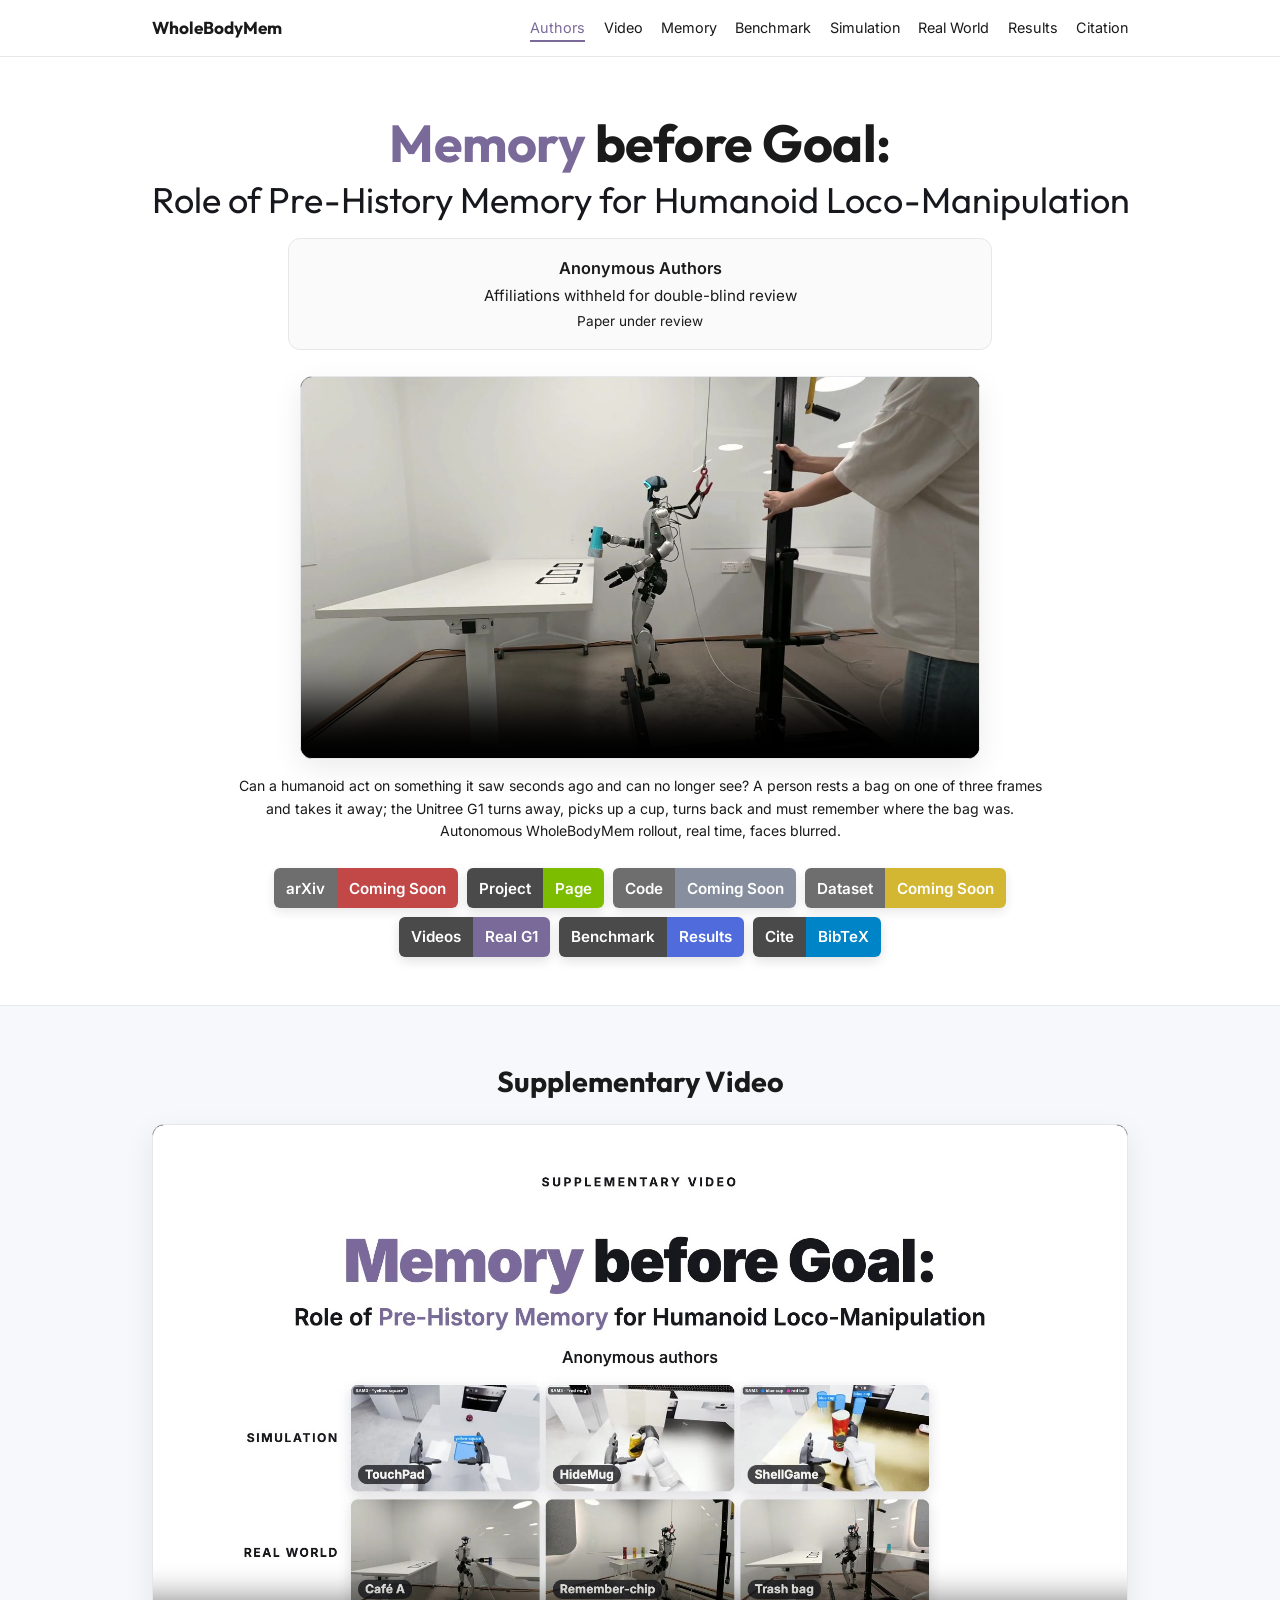
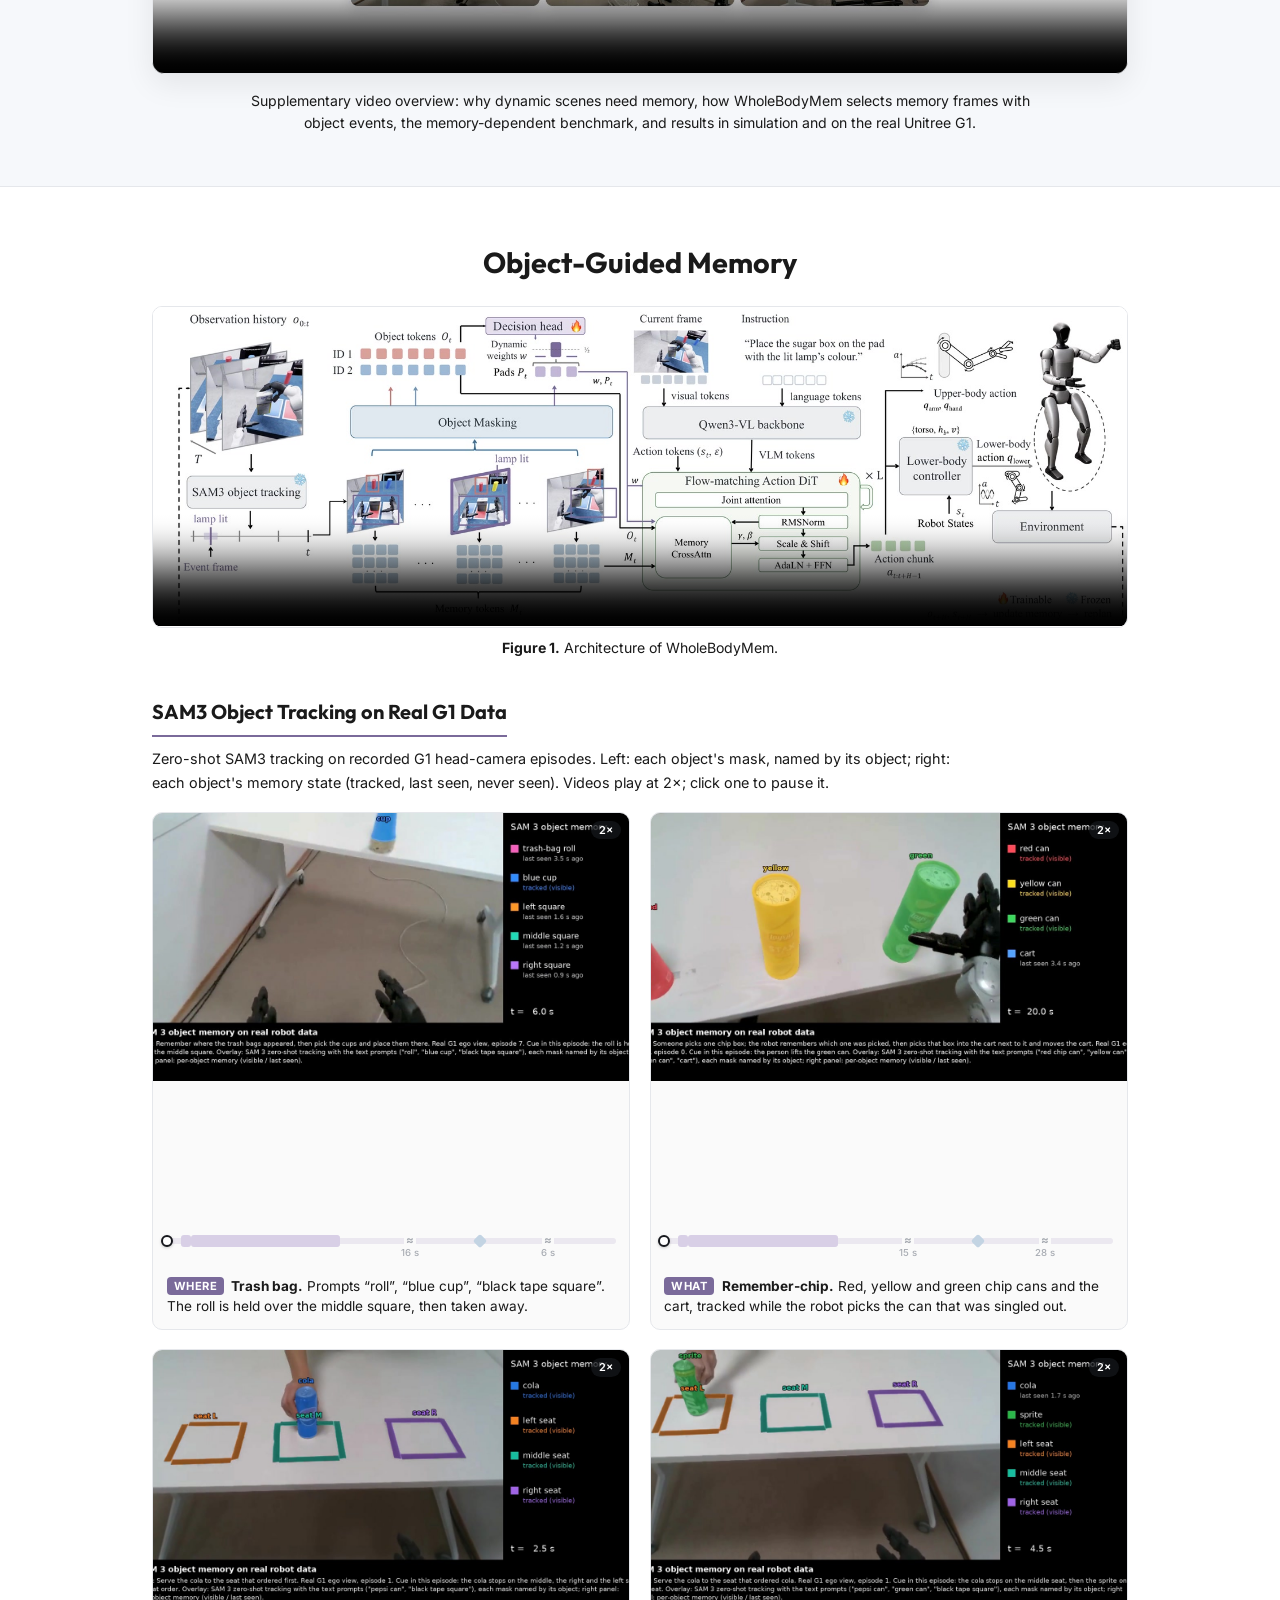
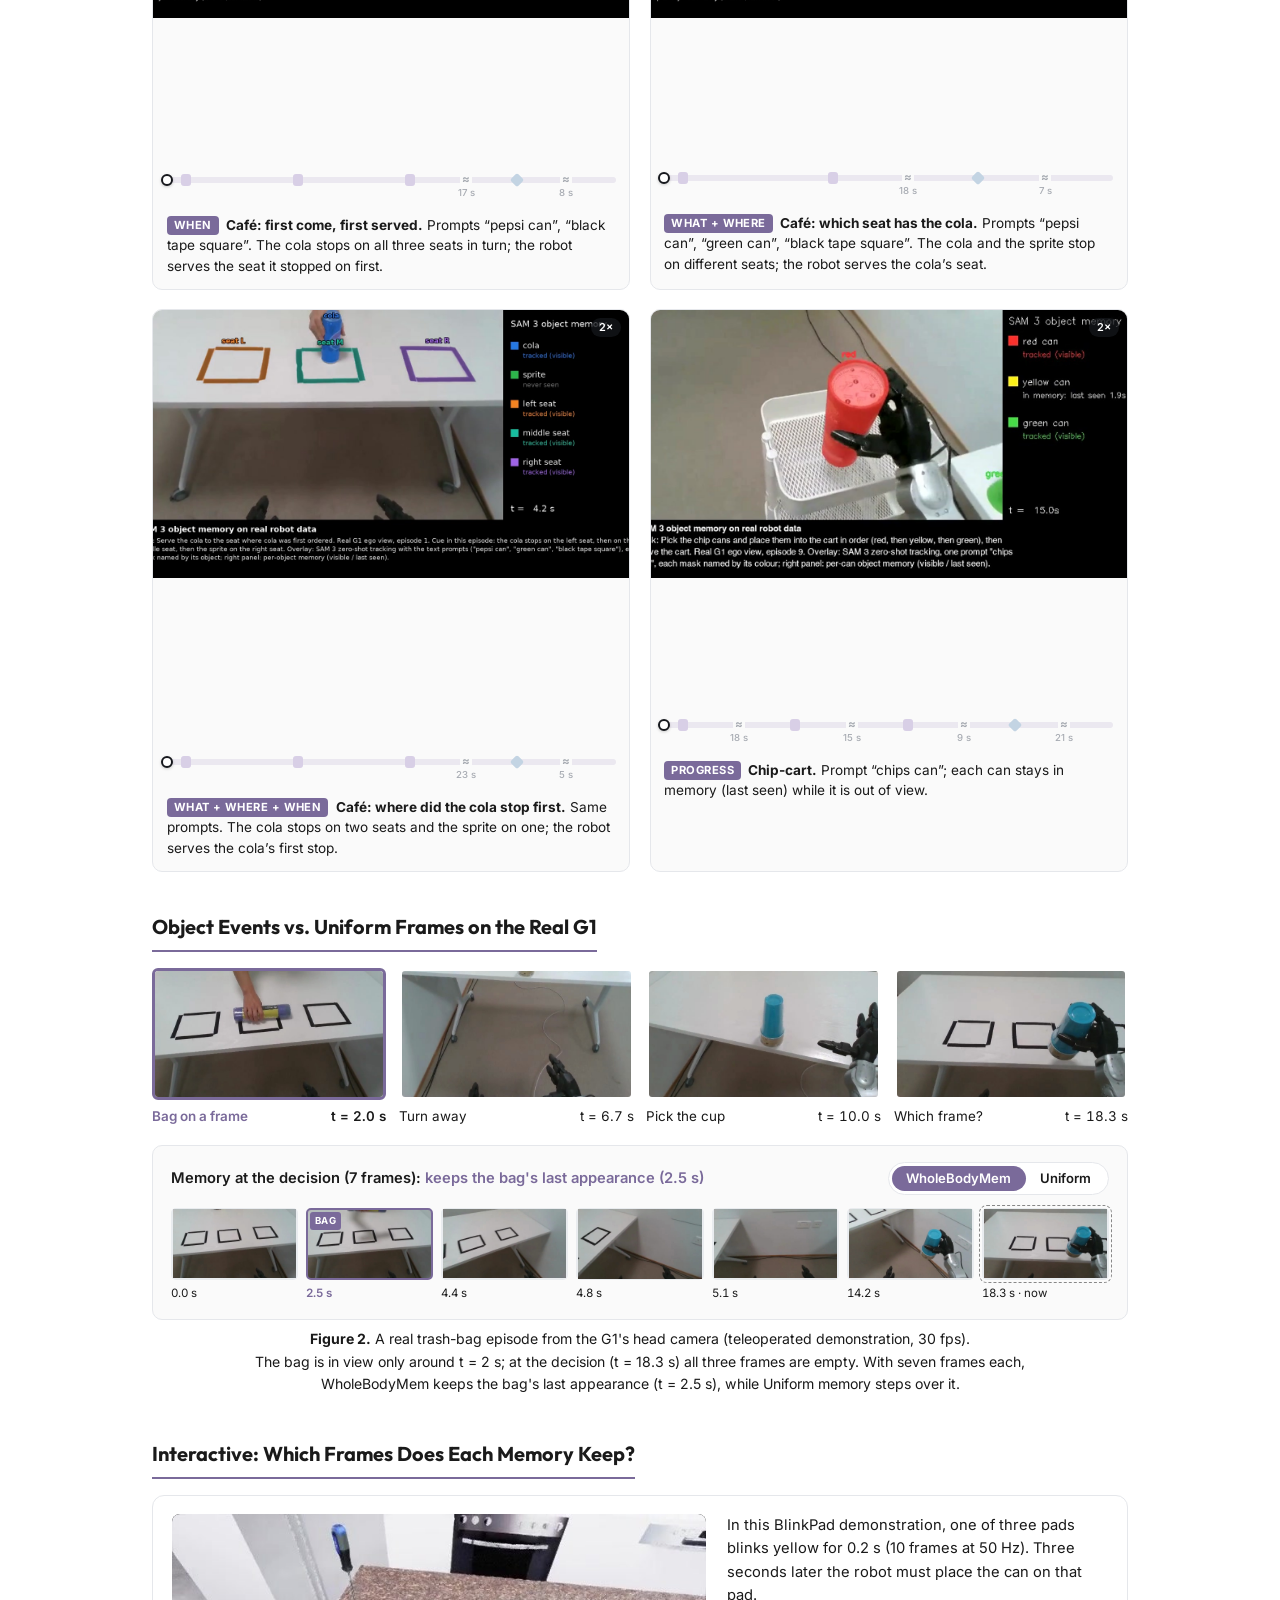
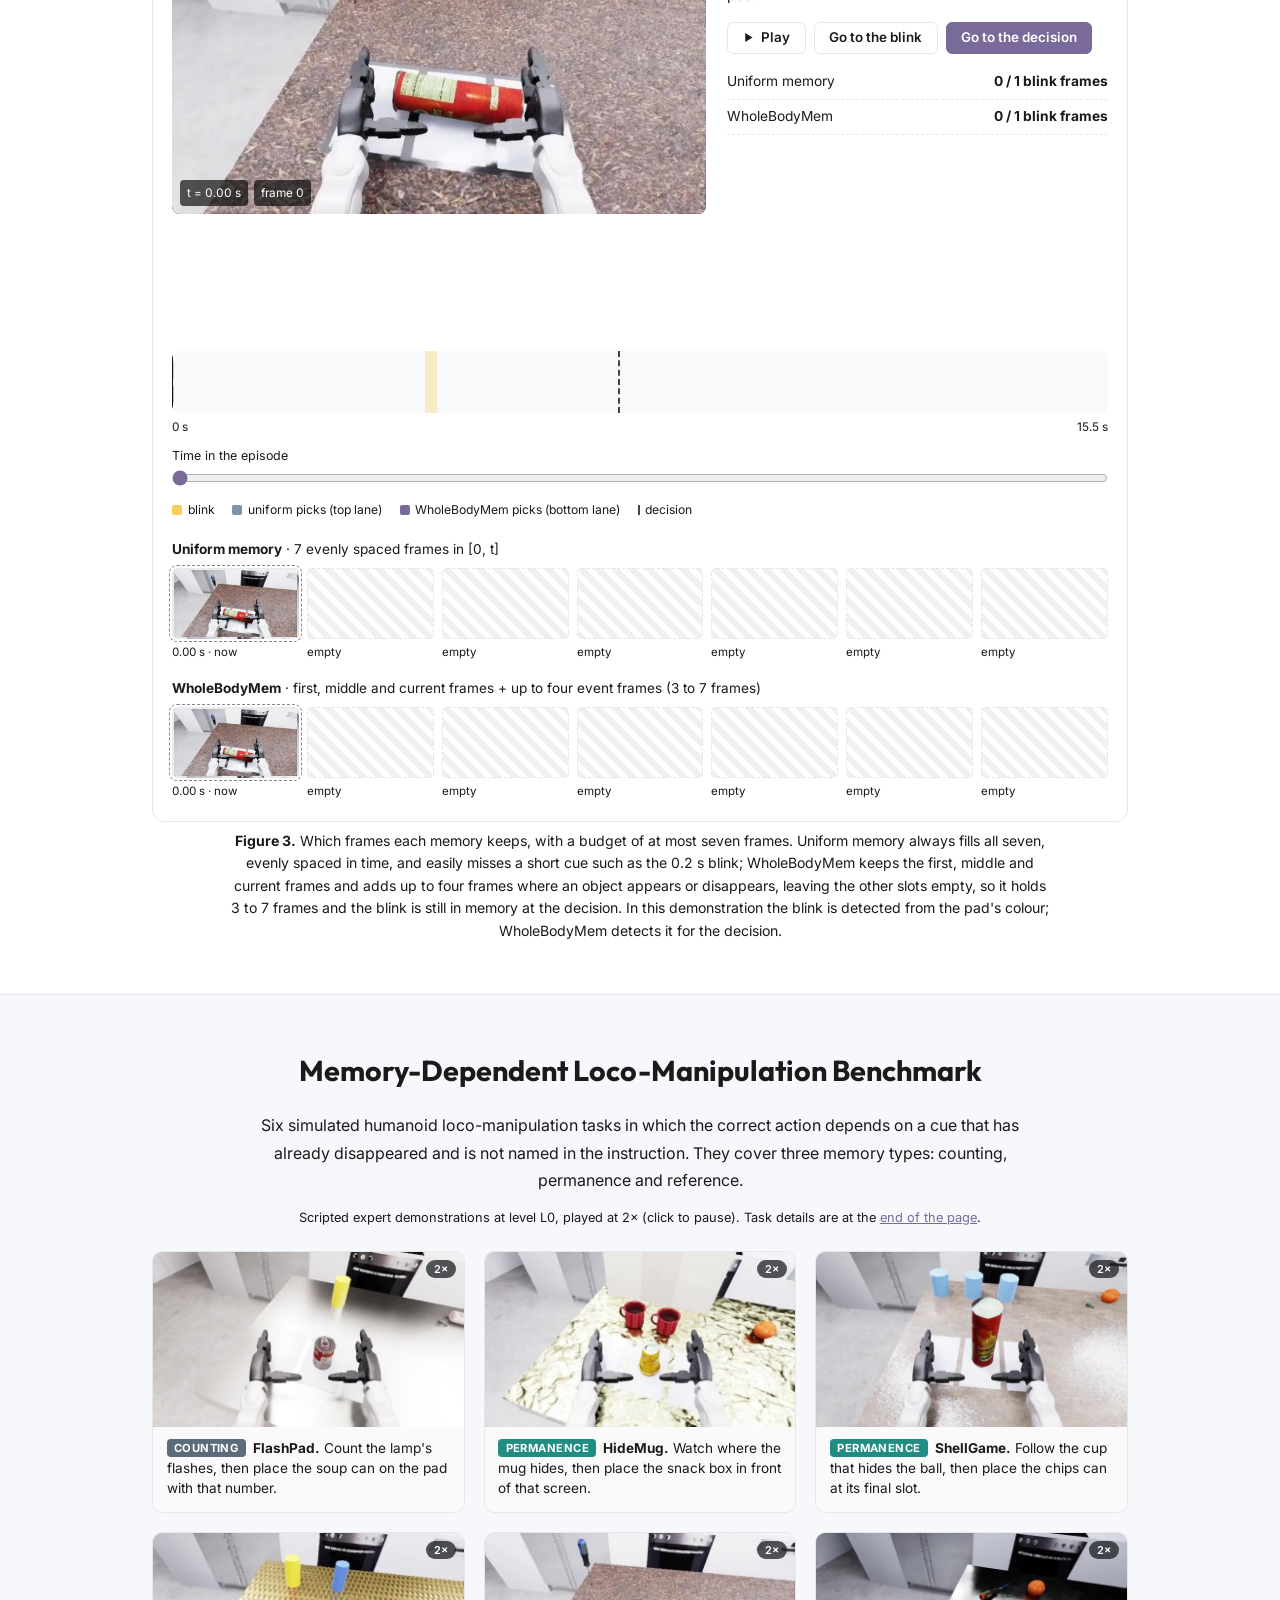
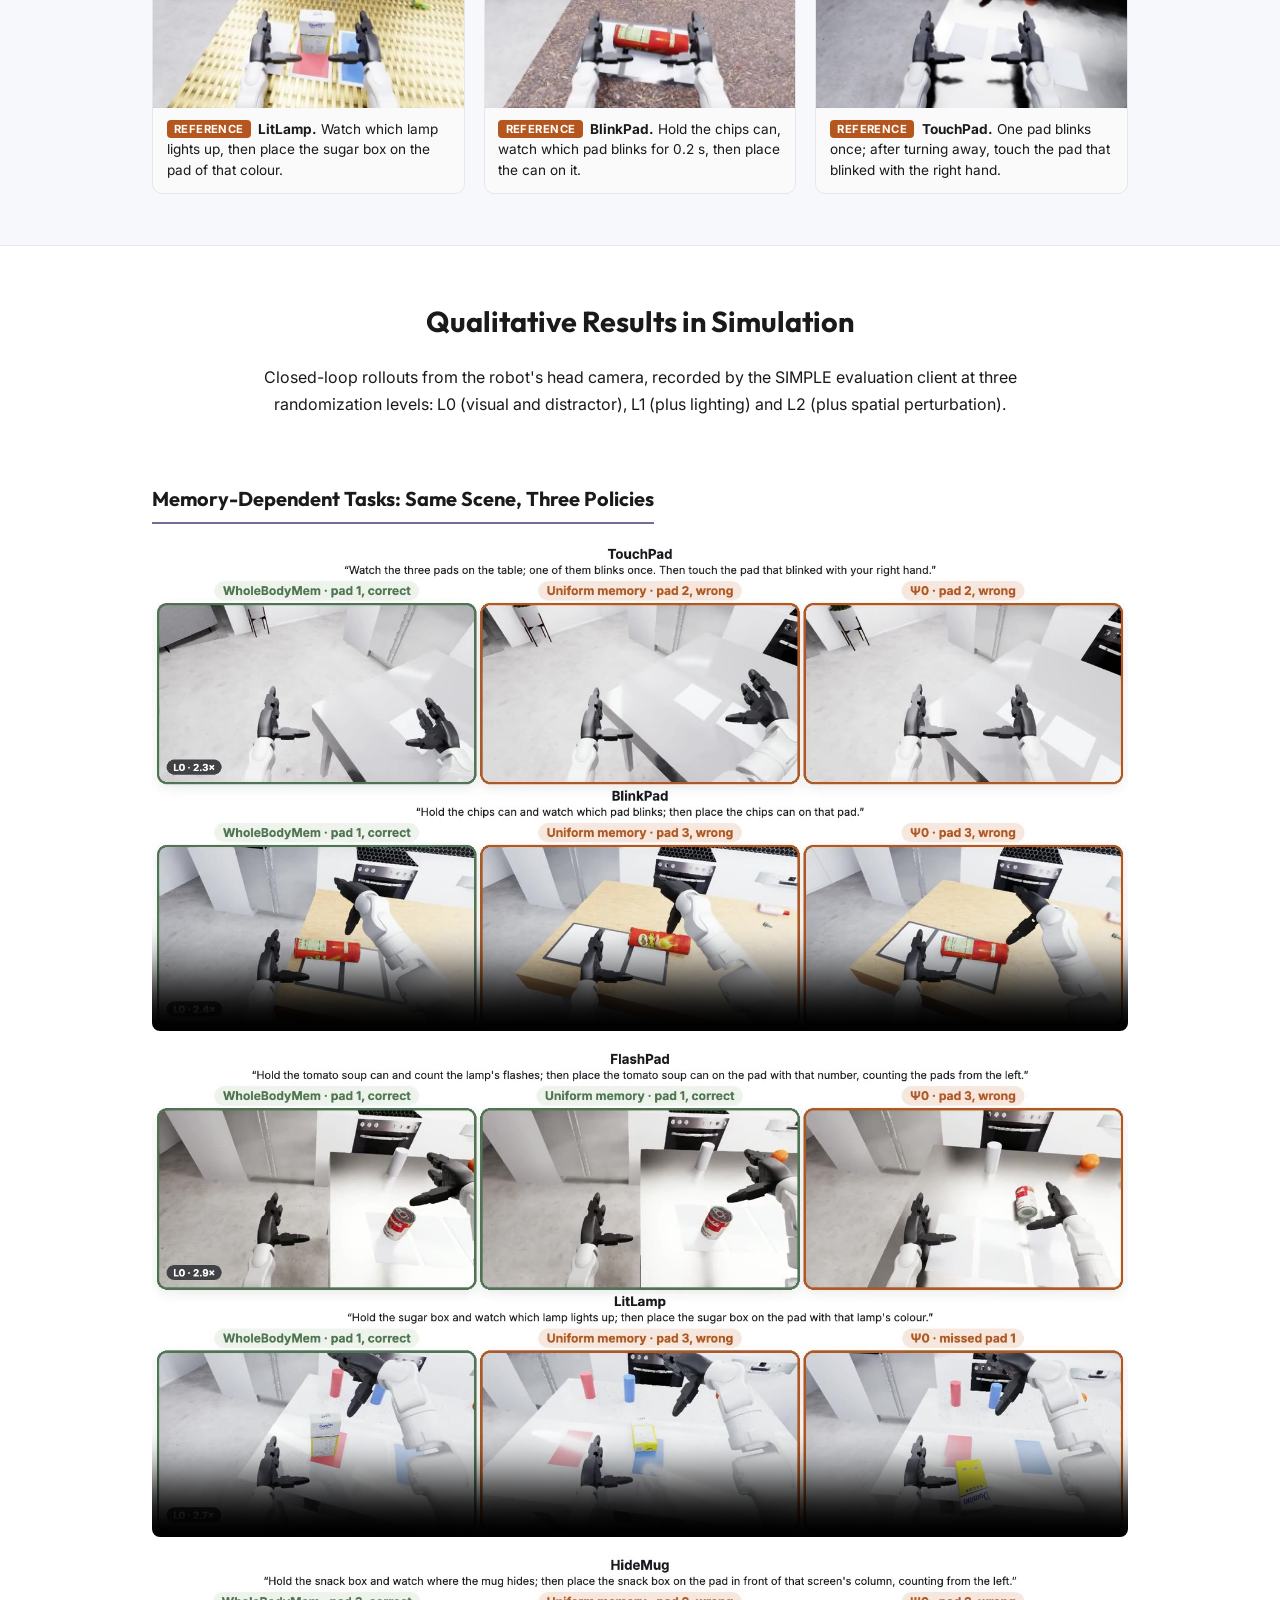
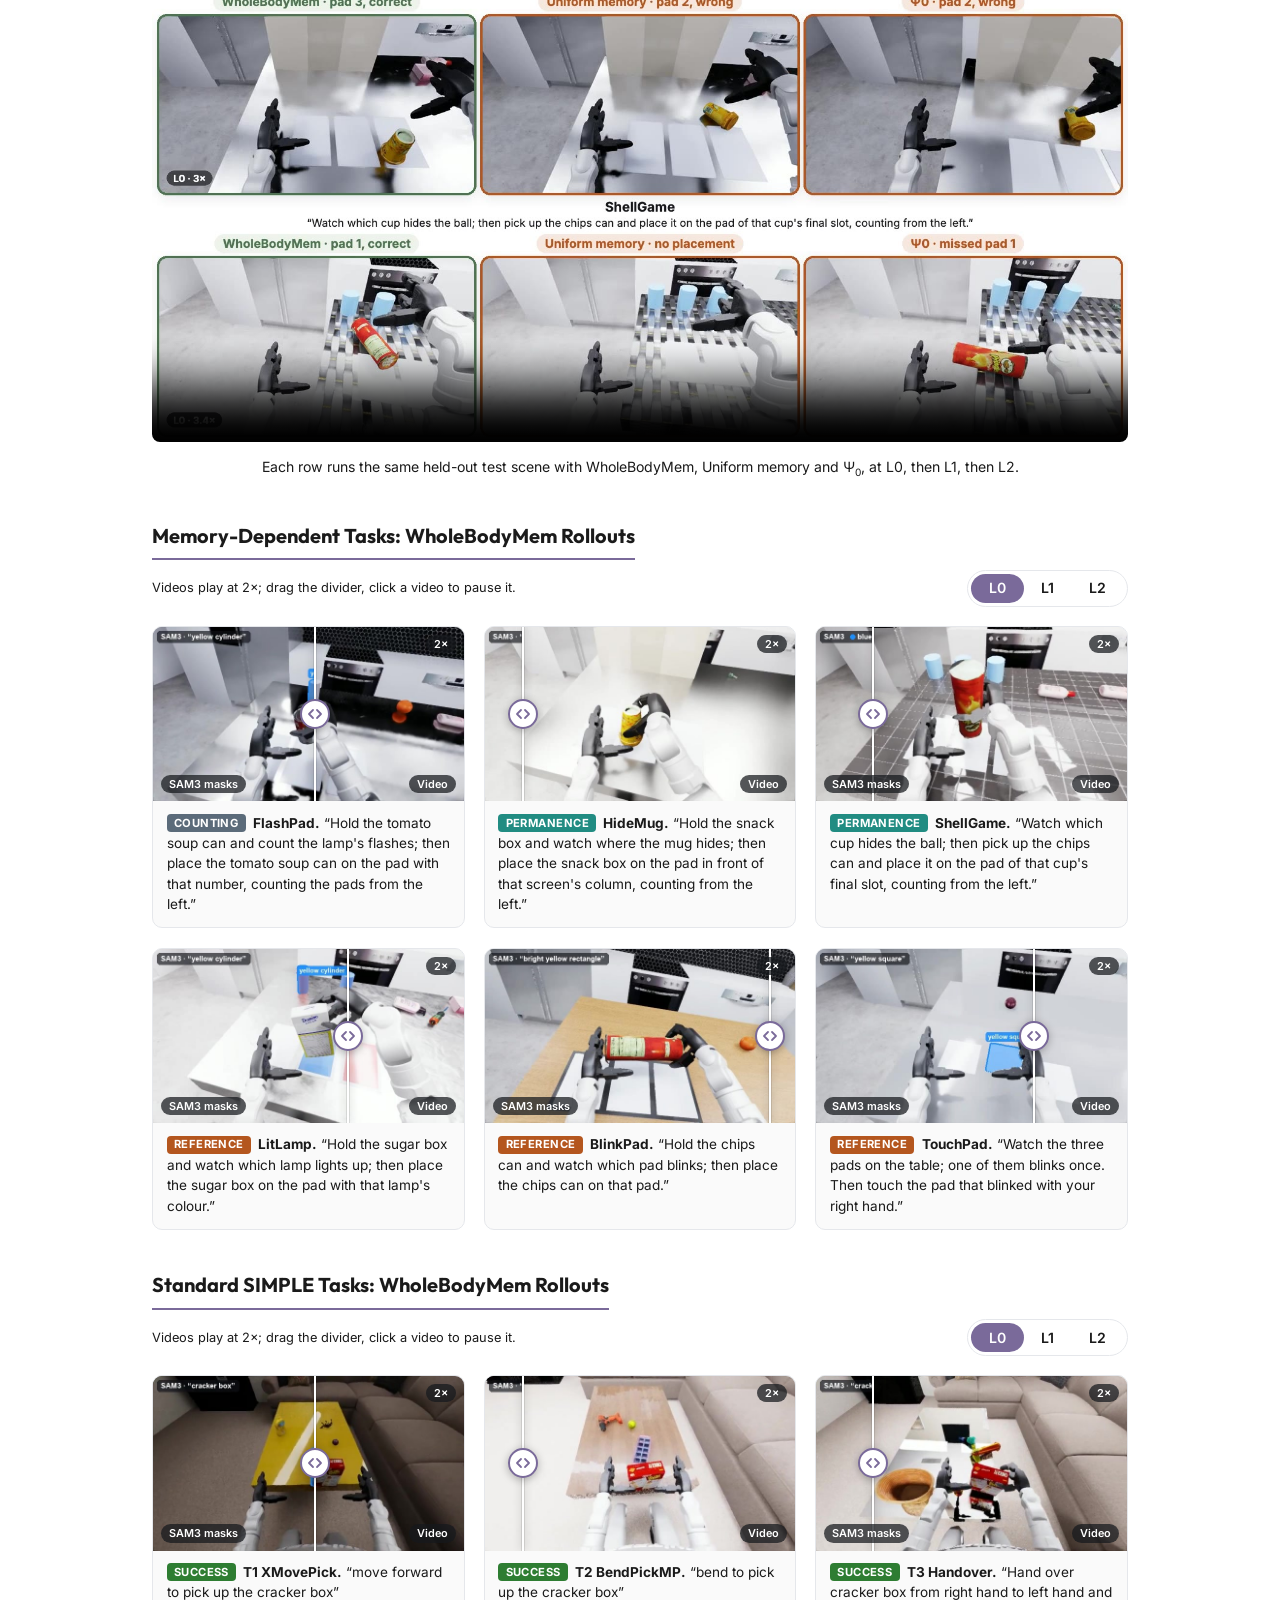
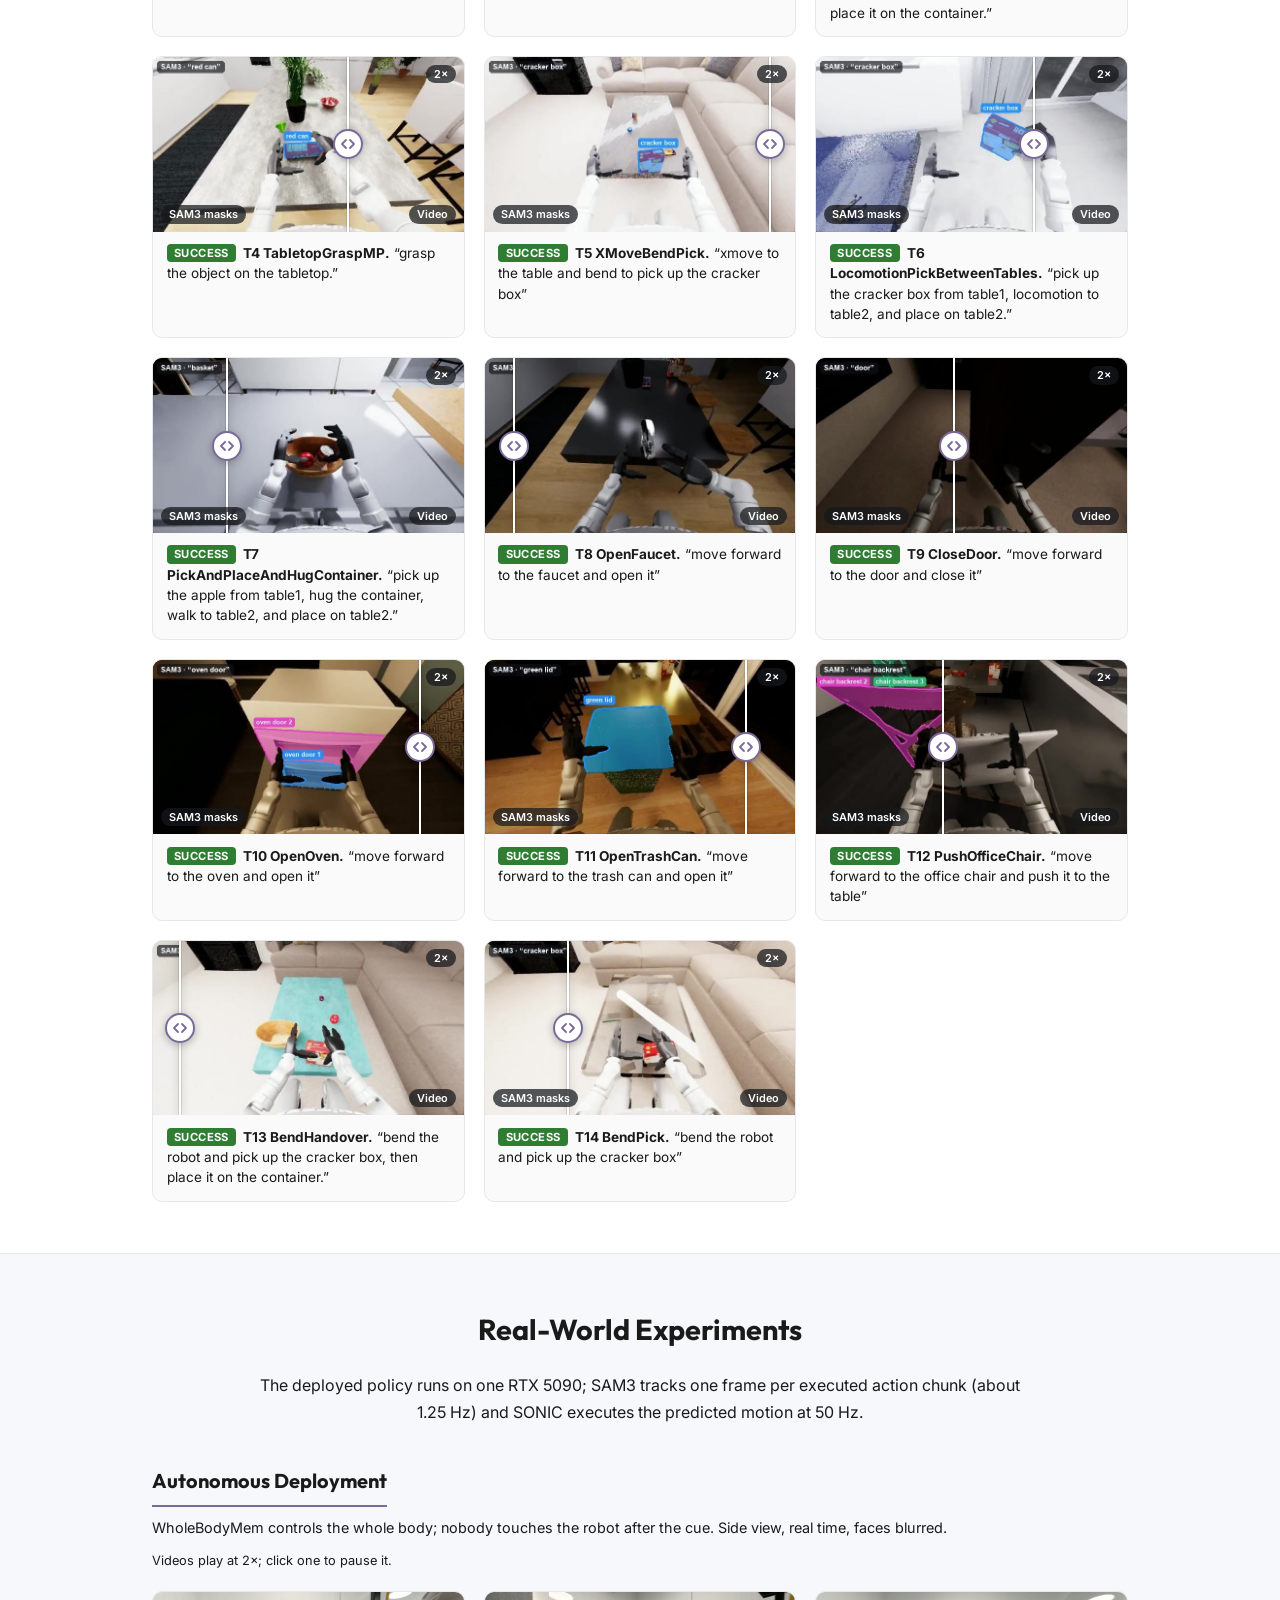
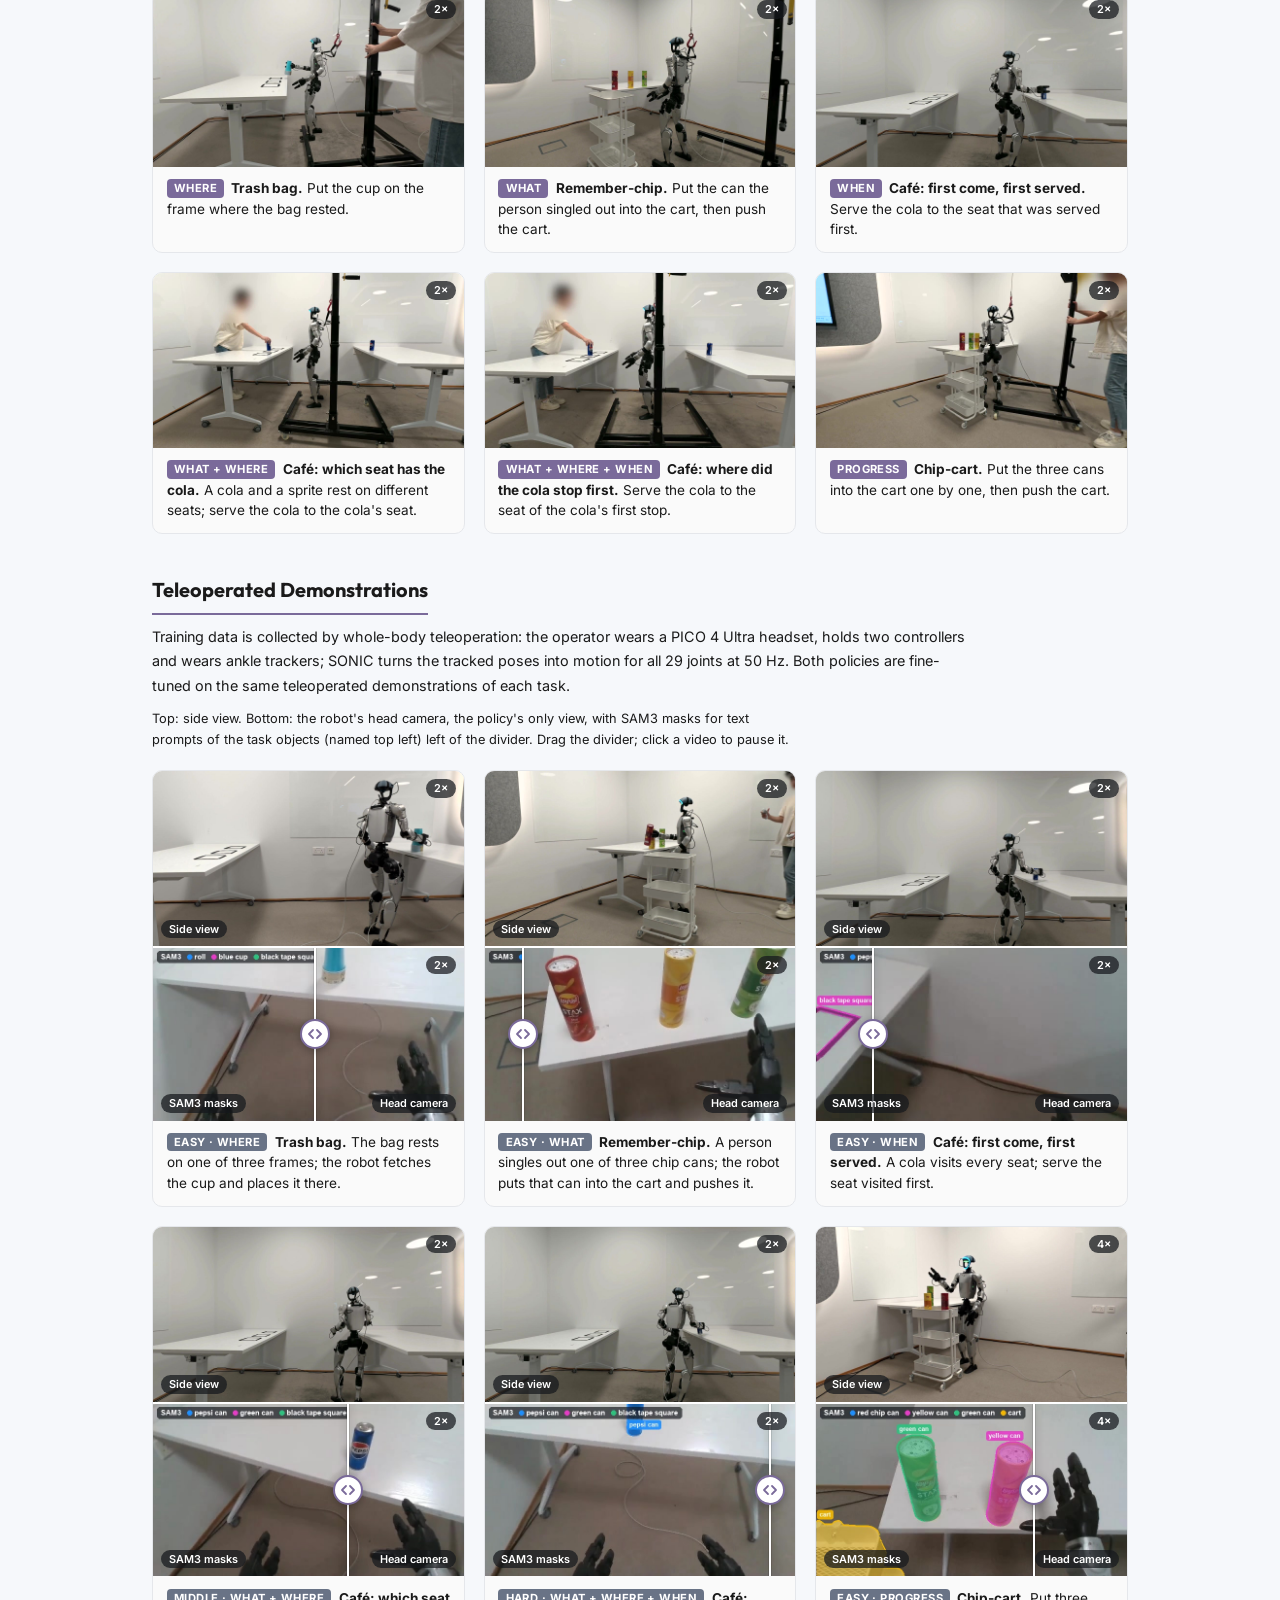
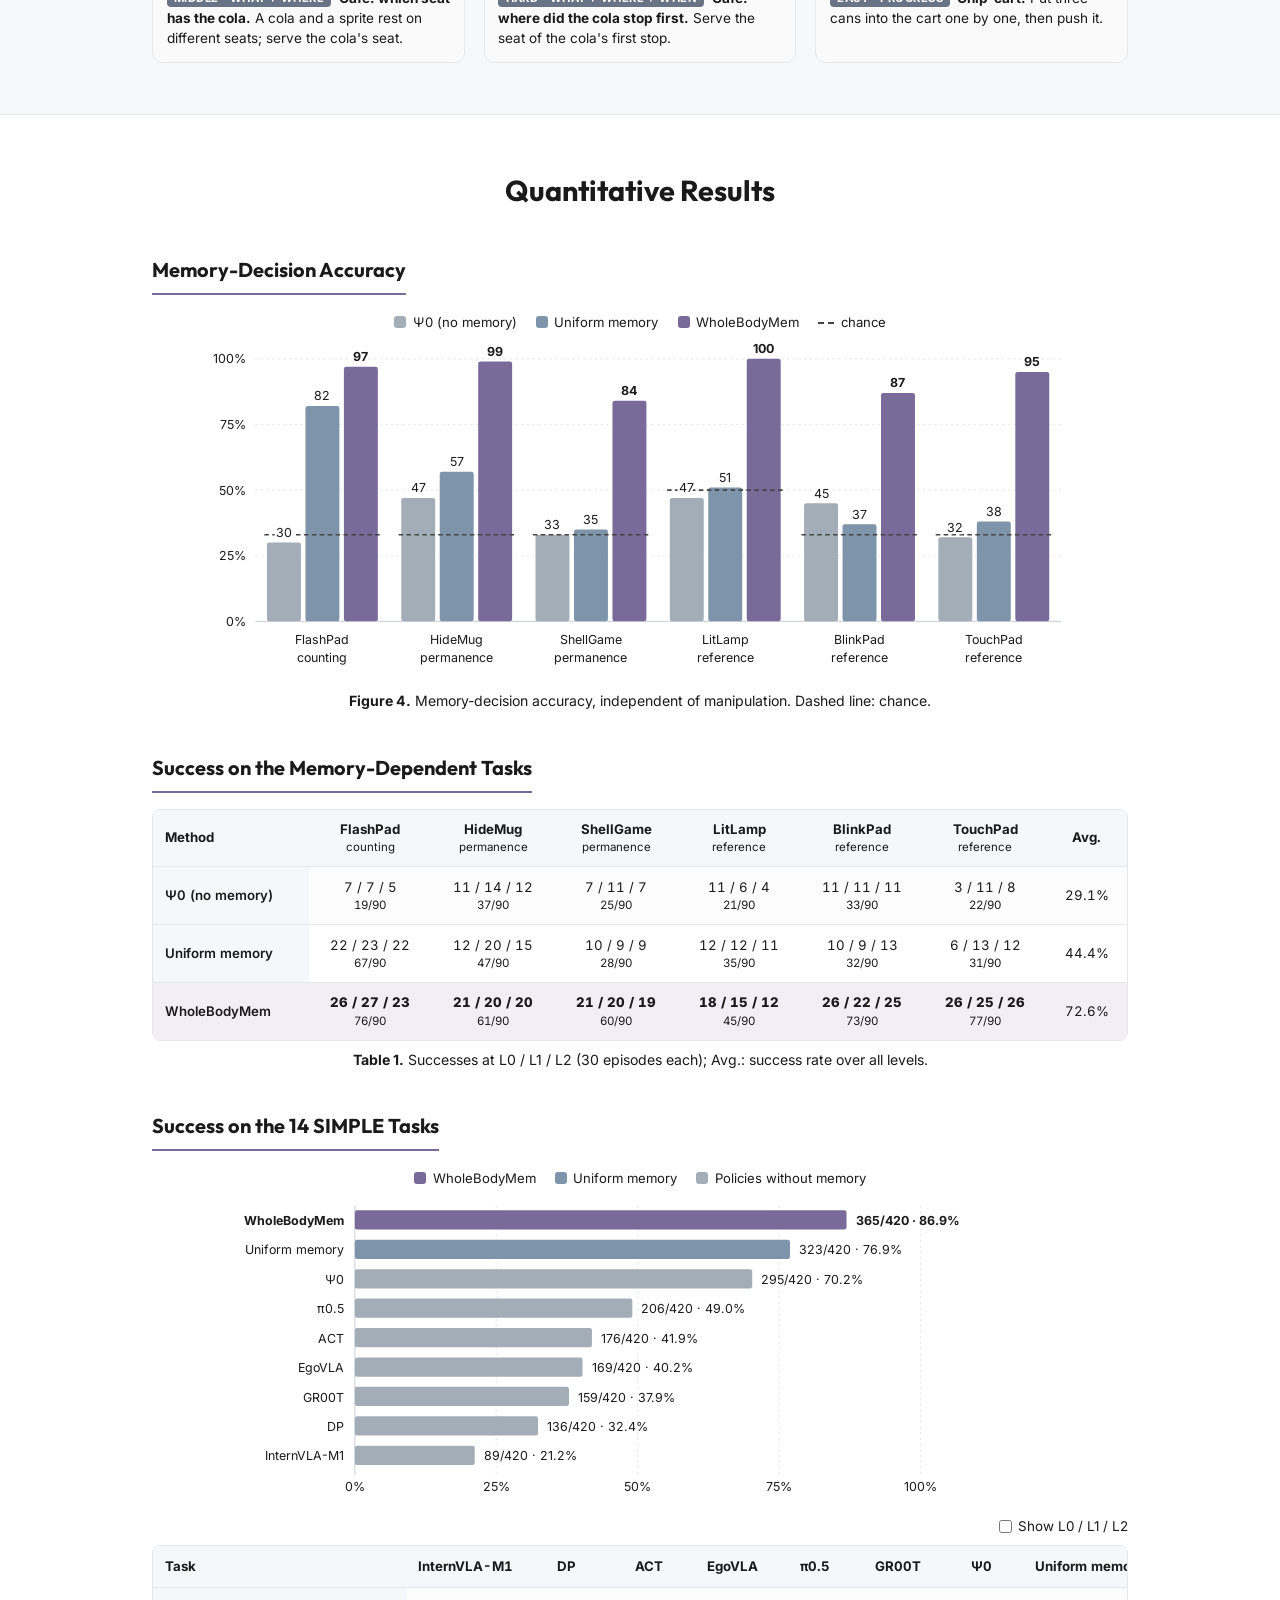
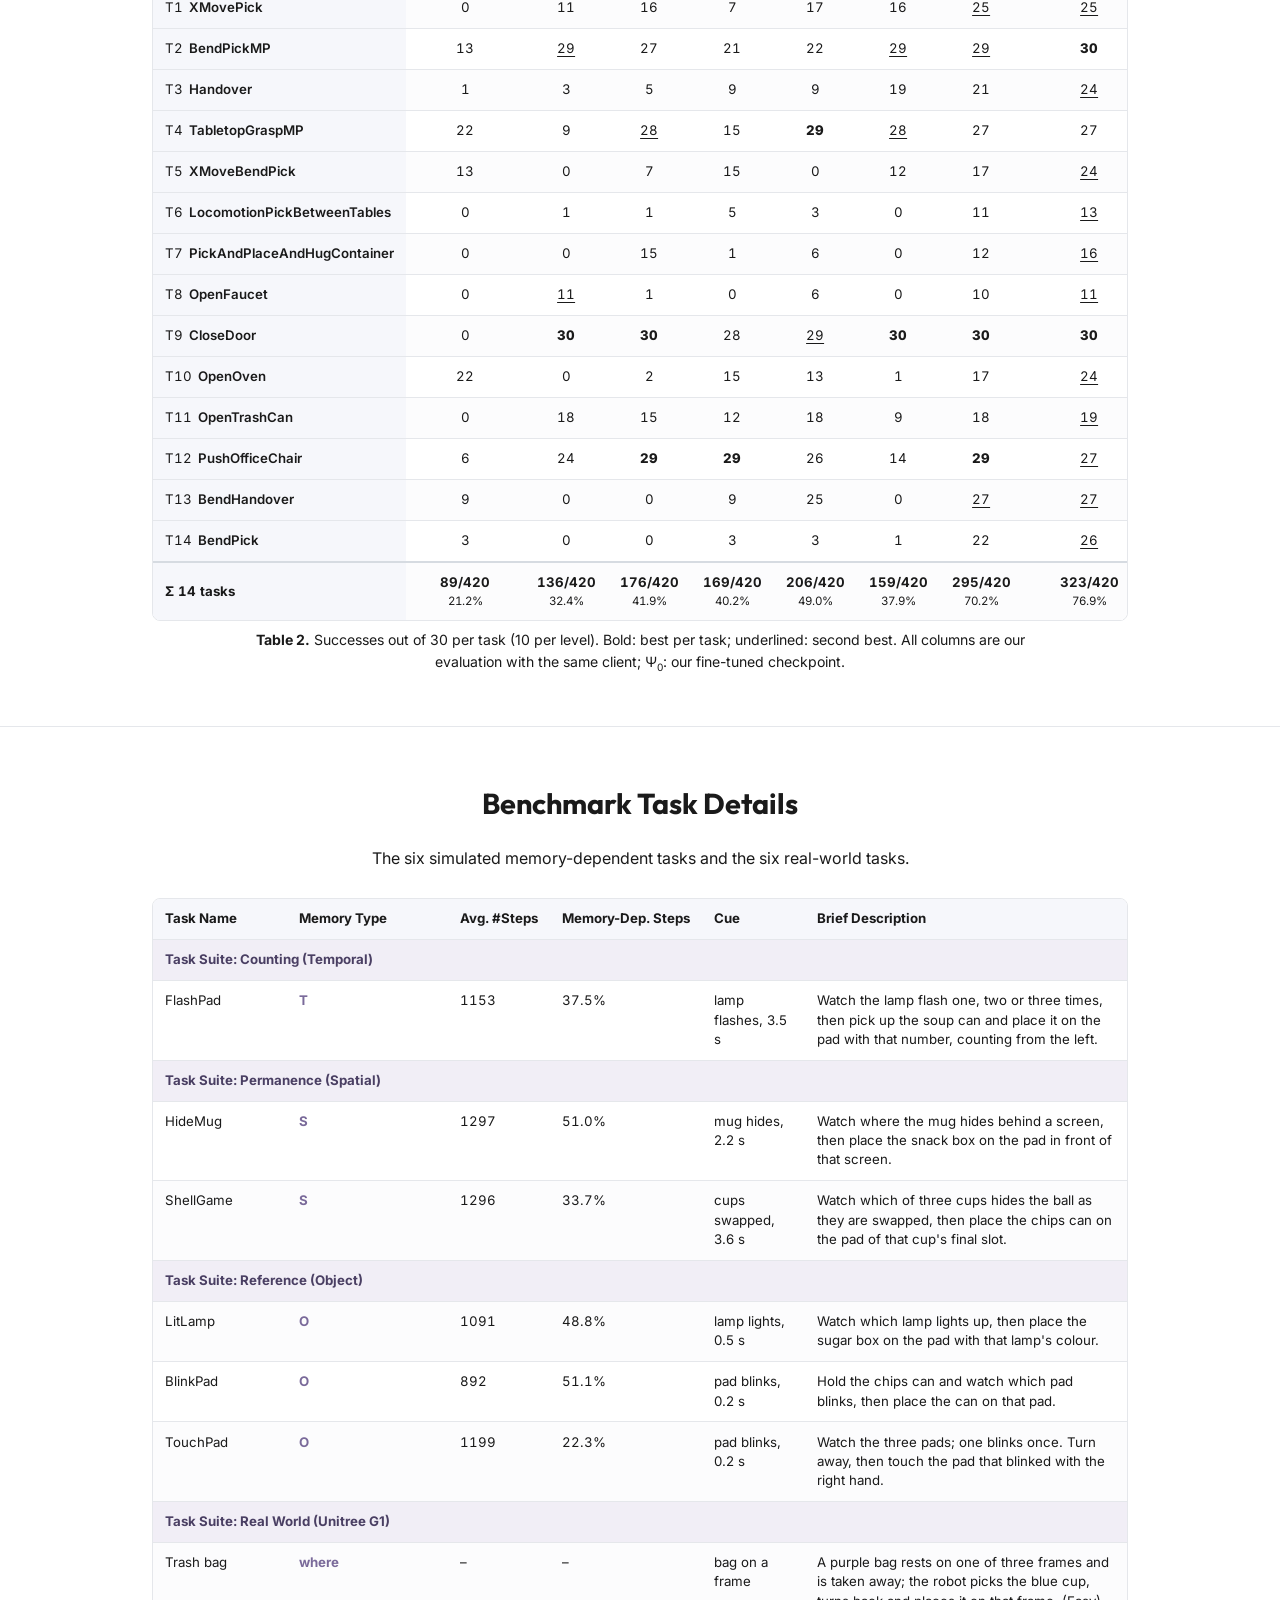
==== commit e6854726: "Figure 3: adaptive memory selection (first, middle, current + up to four event frames)" ====
--- a/index.html
+++ b/index.html
@@ -160,10 +160,10 @@
           <div class="tl-key"><span><i class="k-blink"></i>blink</span><span><i class="k-u"></i>uniform picks (top lane)</span><span><i class="k-w"></i>WholeBodyMem picks (bottom lane)</span><span><i class="k-dec"></i>decision</span></div>
           <div class="xp-rows">
             <div class="xp-row"><p class="xp-head"><b>Uniform memory</b> · 7 evenly spaced frames in [0, t]</p><div class="slots" id="xp-slots-u"></div></div>
-            <div class="xp-row"><p class="xp-head"><b>WholeBodyMem</b> · event frames first, then even coverage</p><div class="slots" id="xp-slots-w"></div></div>
-          </div>
-        </div>
-        <p class="caption"><strong>Figure 3.</strong> Which frames each memory keeps, with the same budget of seven frames. Uniform memory spaces them evenly in time and easily misses a short cue such as the 0.2&nbsp;s blink; WholeBodyMem first keeps the frames where an object appears or disappears, then fills the rest evenly, so the blink is still in memory at the decision. In this demonstration the blink is detected from the pad's colour; WholeBodyMem detects it for the decision.</p>
+            <div class="xp-row"><p class="xp-head"><b>WholeBodyMem</b> · first, middle and current frames + up to four event frames (3 to 7 frames)</p><div class="slots" id="xp-slots-w"></div></div>
+          </div>
+        </div>
+        <p class="caption"><strong>Figure 3.</strong> Which frames each memory keeps, with a budget of at most seven frames. Uniform memory always fills all seven, evenly spaced in time, and easily misses a short cue such as the 0.2&nbsp;s blink; WholeBodyMem keeps the first, middle and current frames and adds up to four frames where an object appears or disappears, leaving the other slots empty, so it holds 3 to 7 frames and the blink is still in memory at the decision. In this demonstration the blink is detected from the pad's colour; WholeBodyMem detects it for the decision.</p>
       </div>
     </div>
   </section>
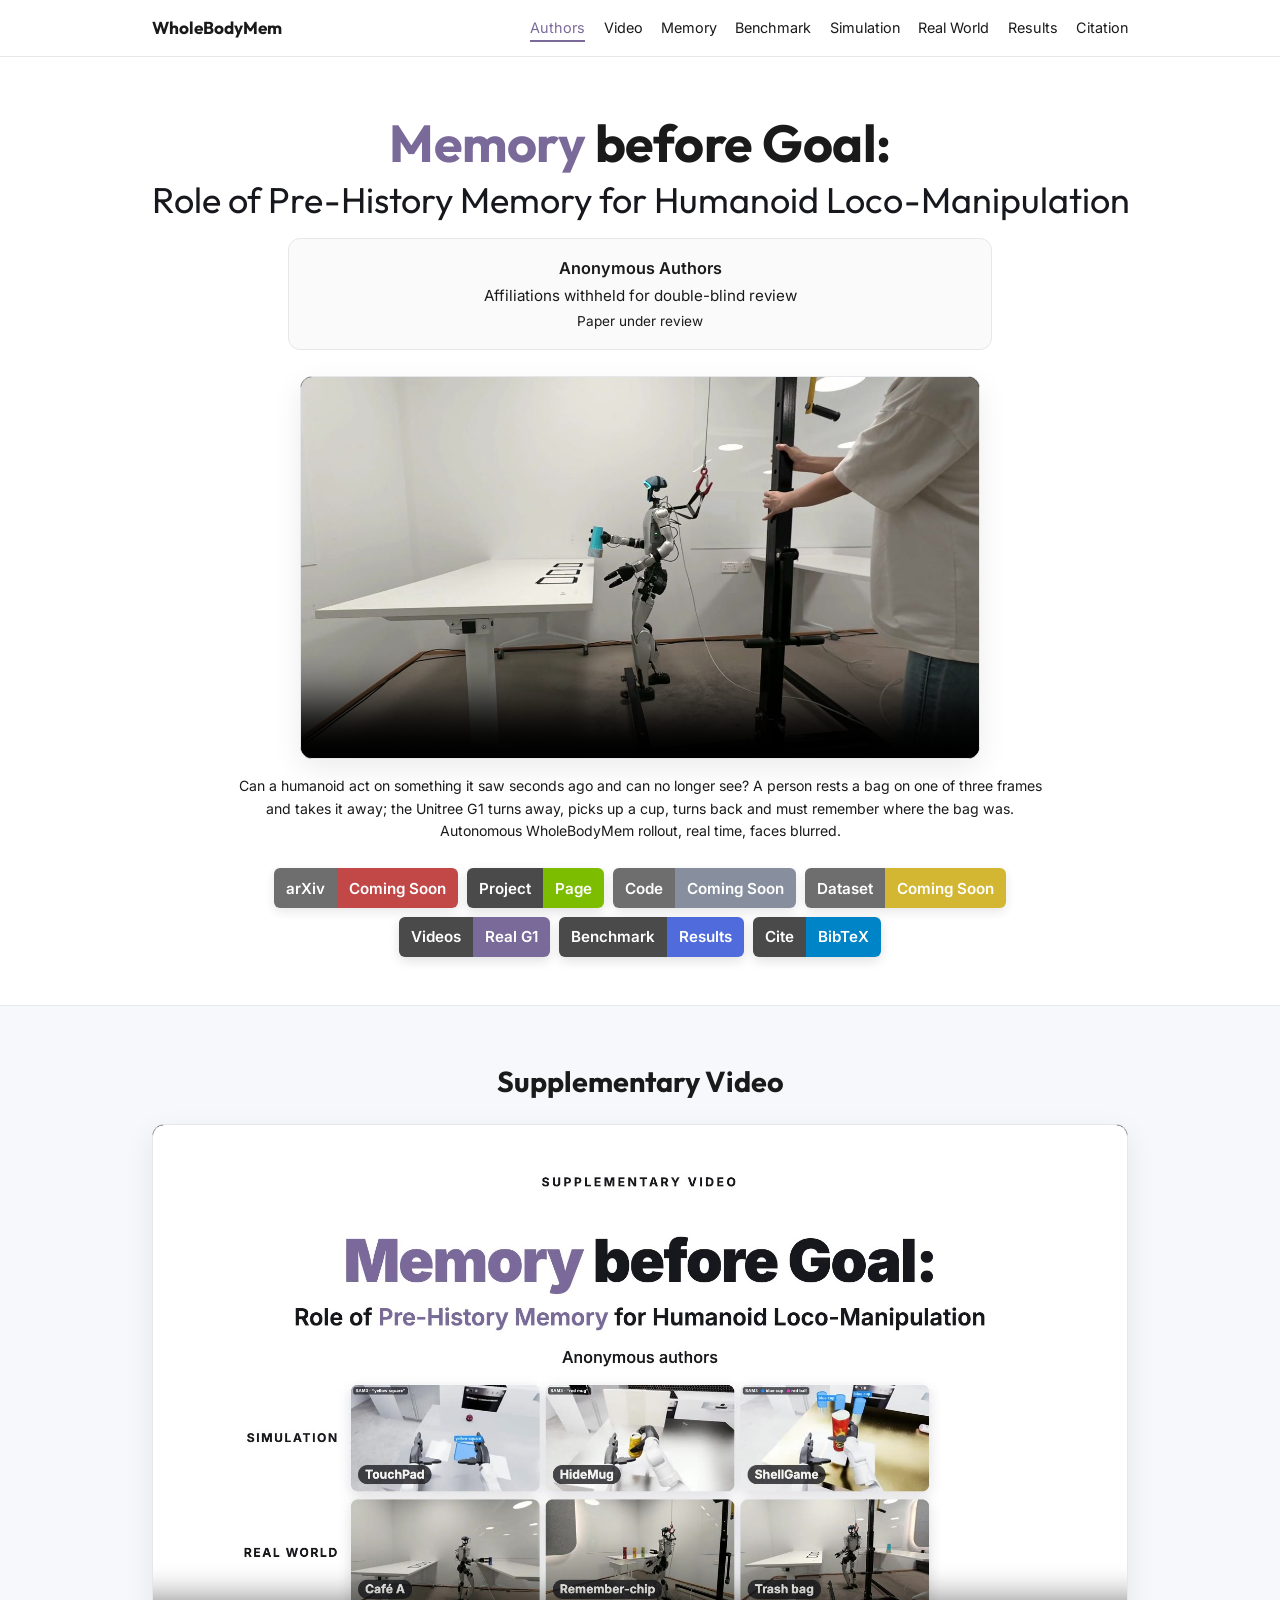
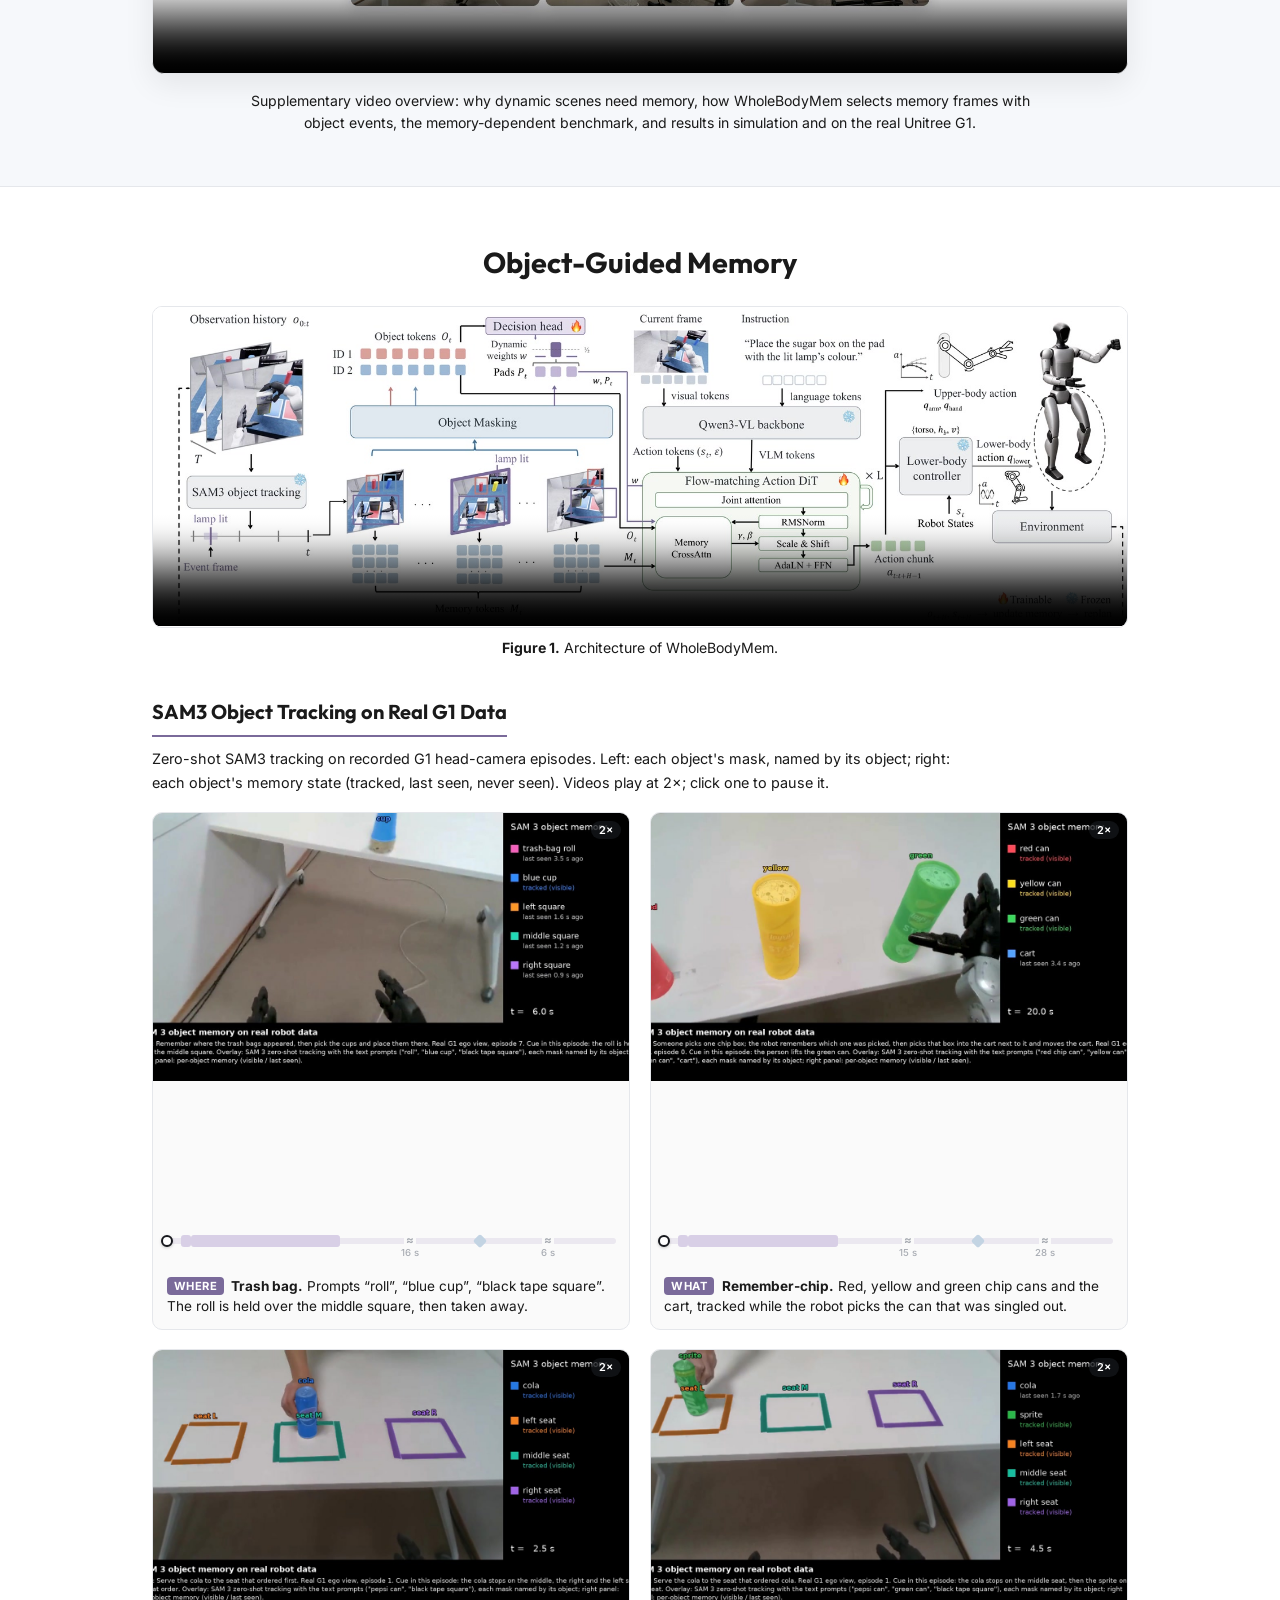
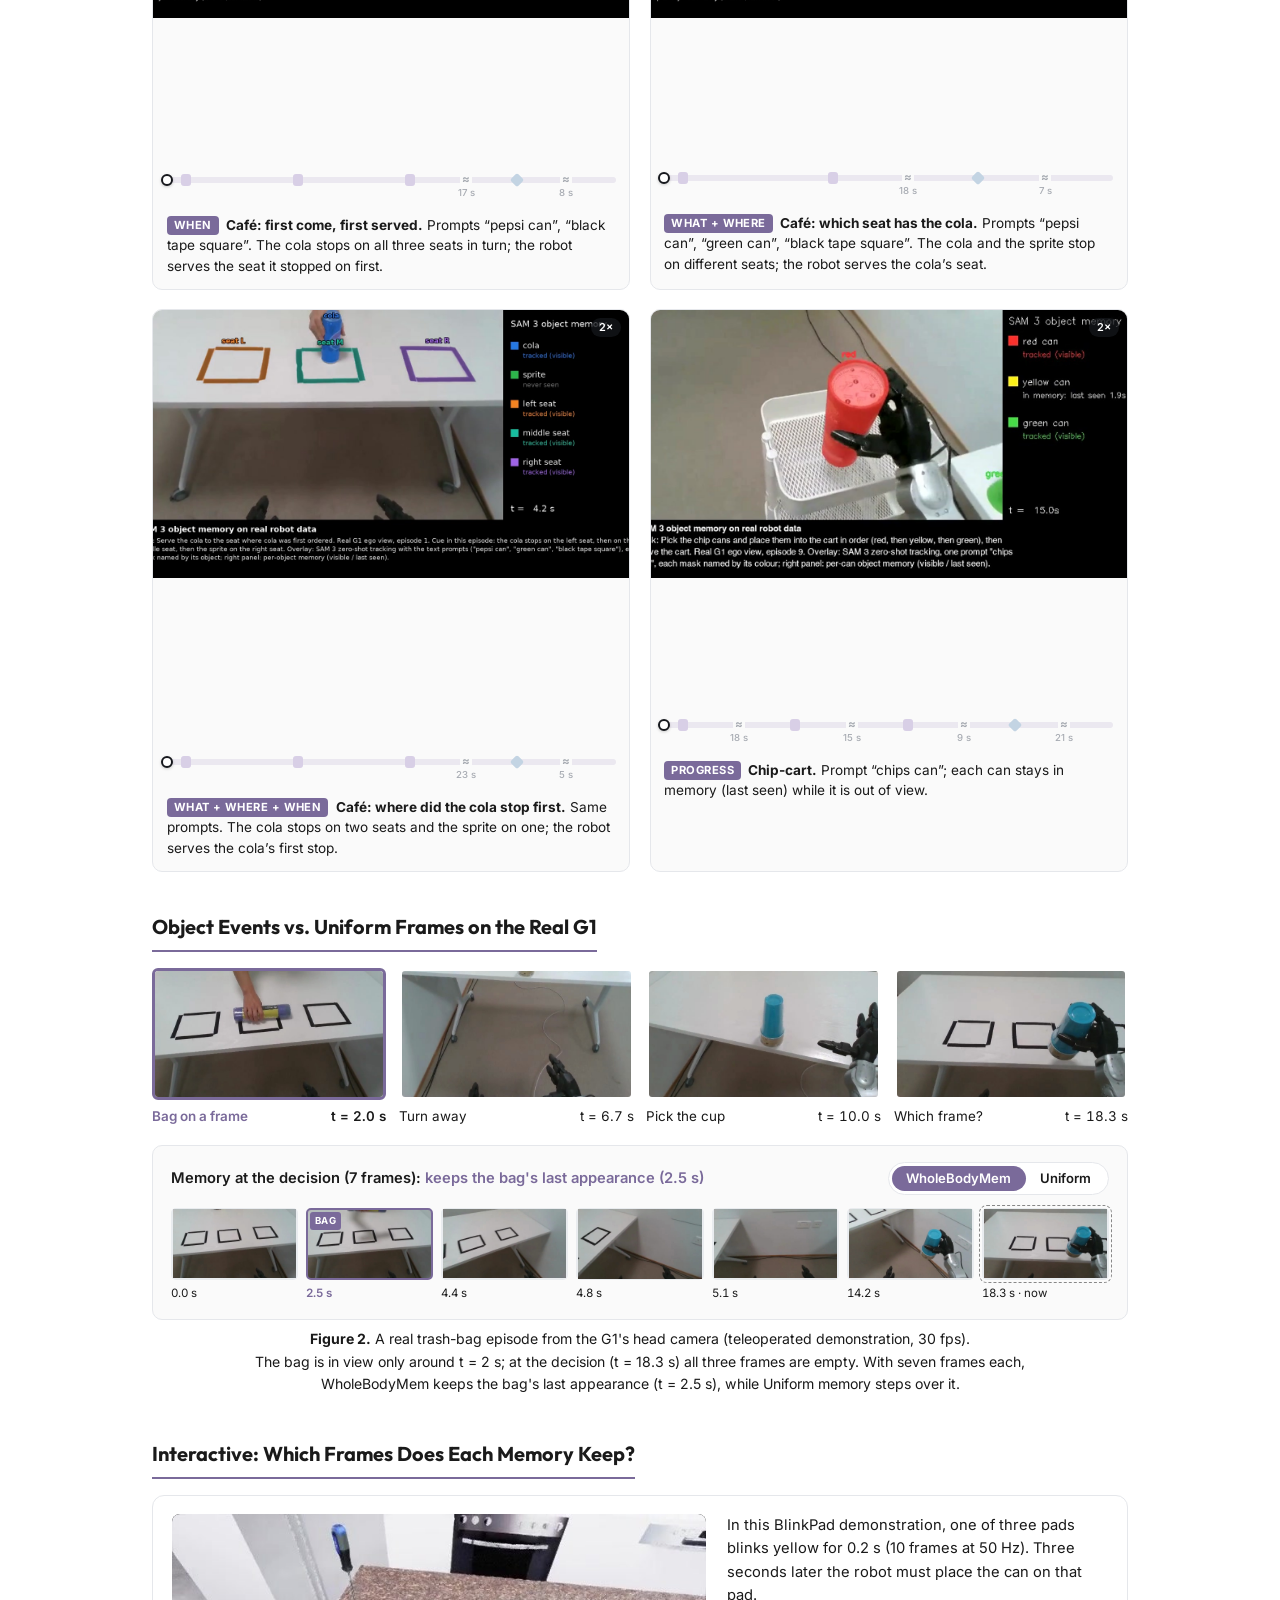
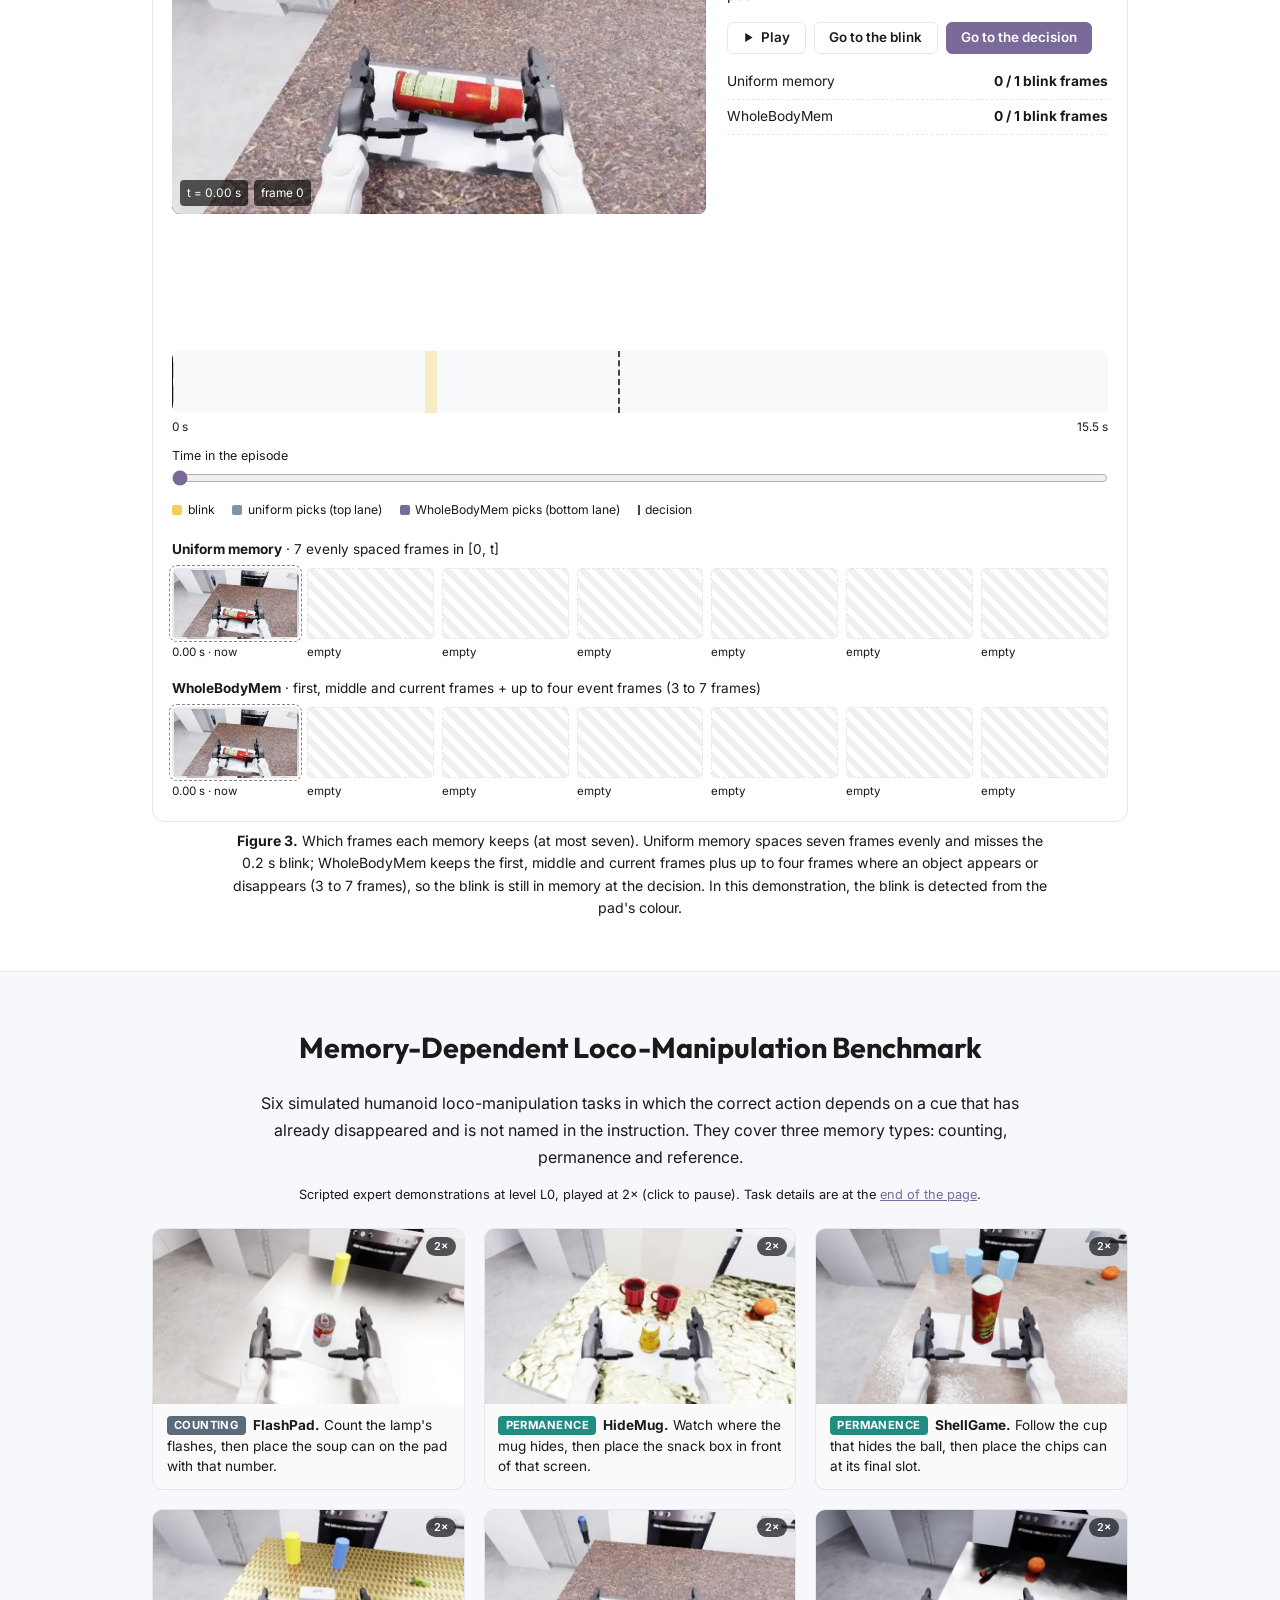
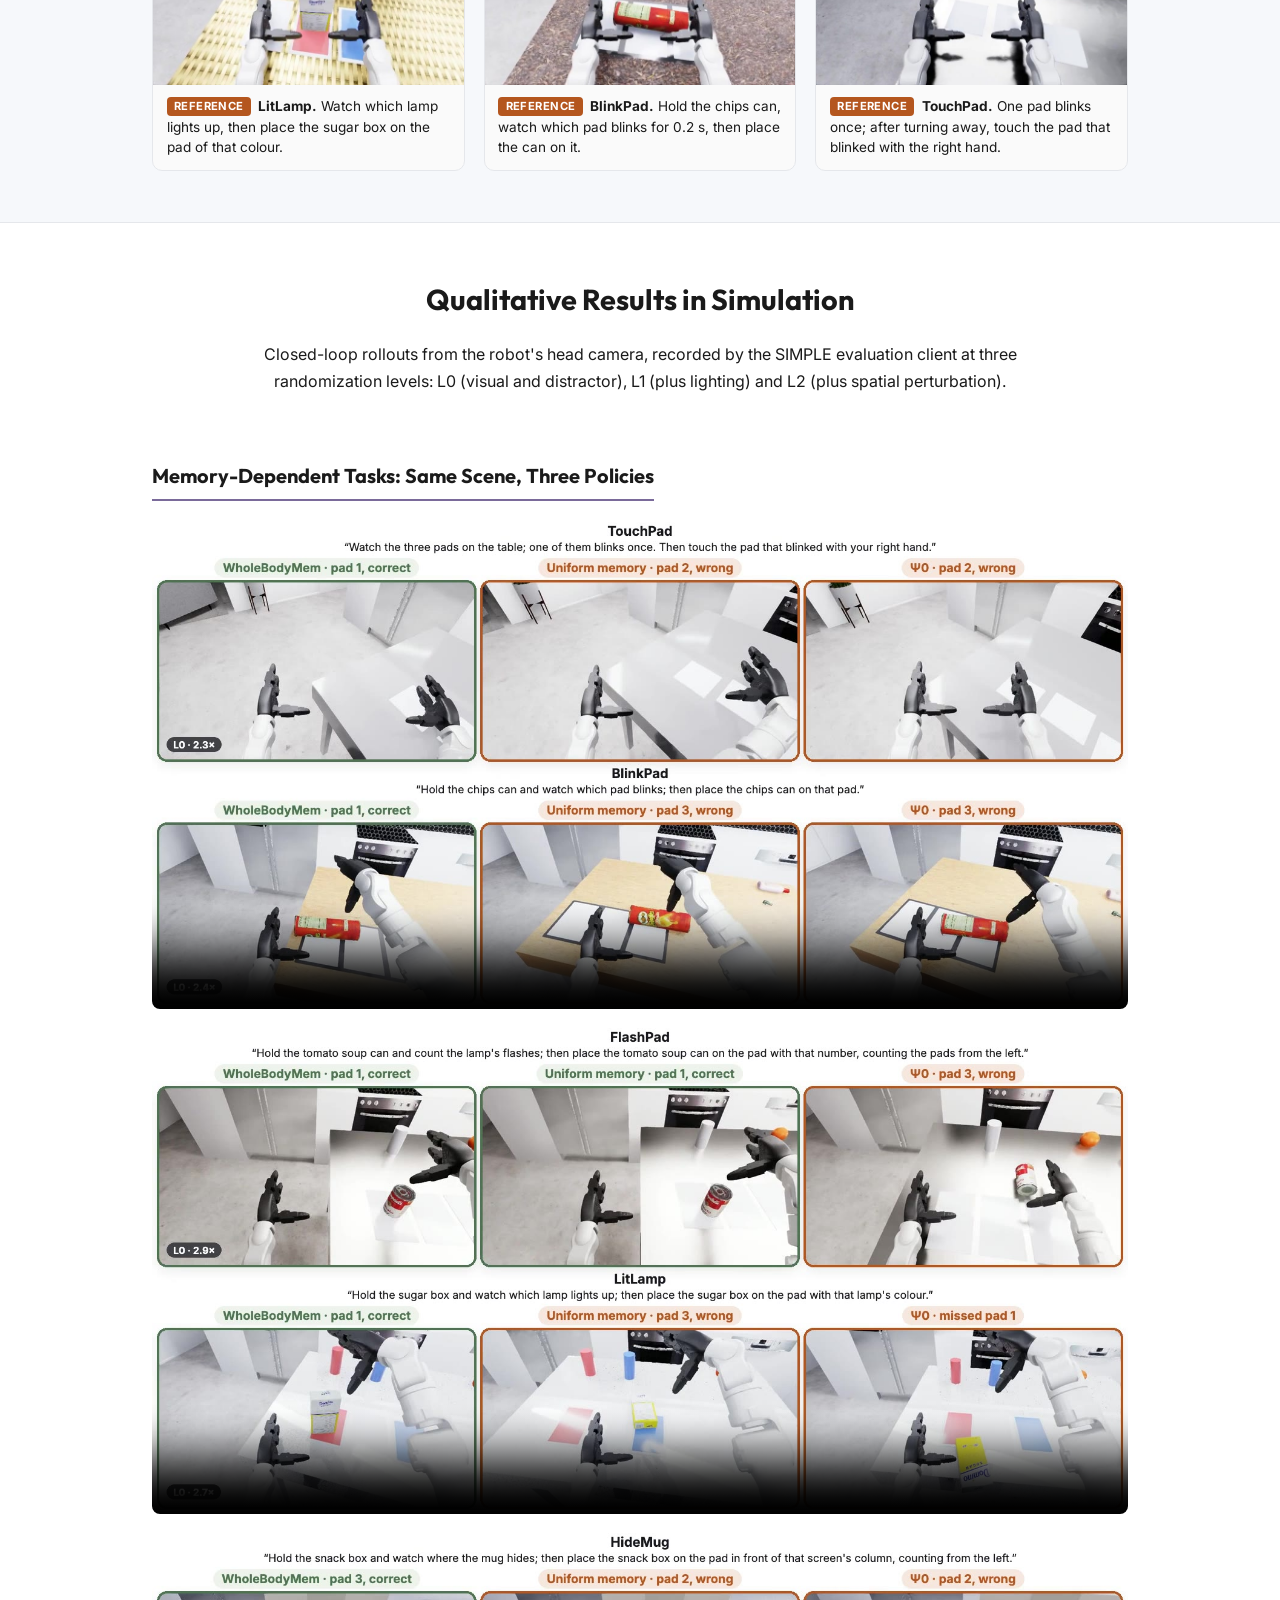
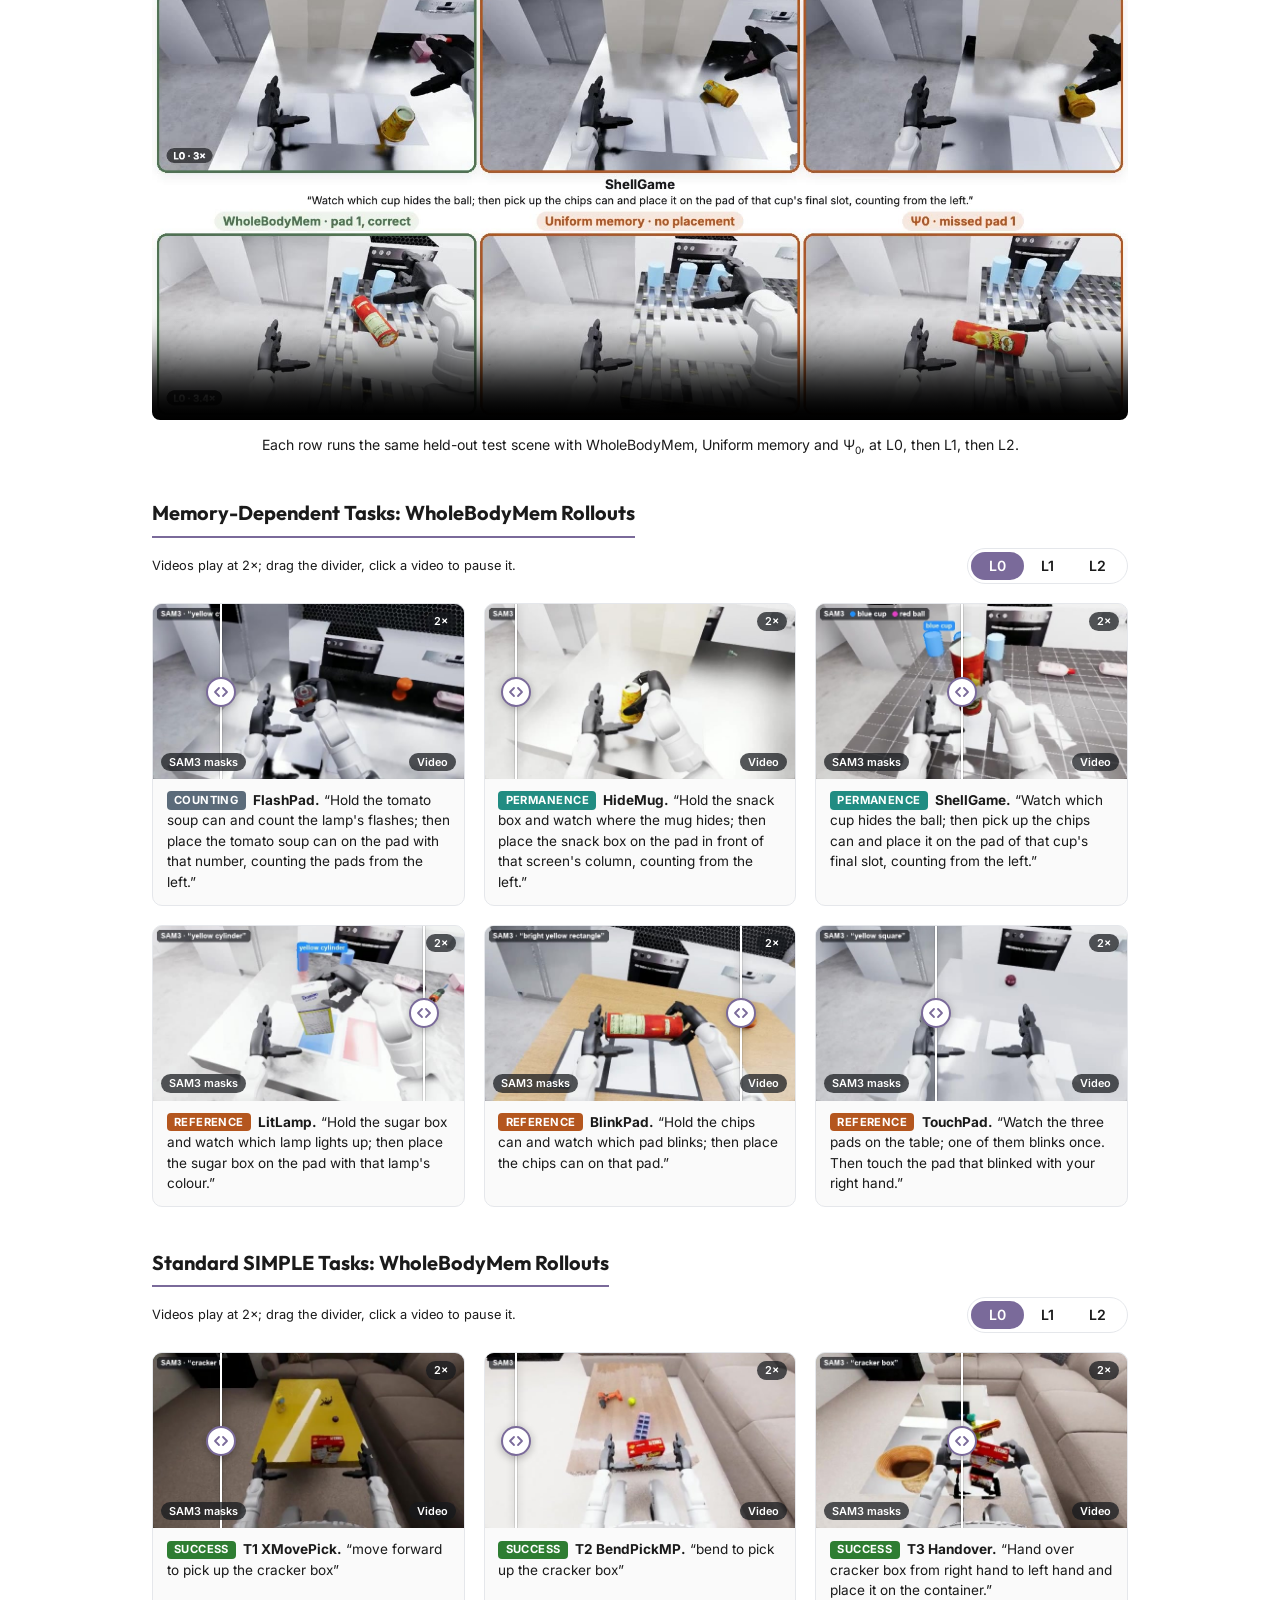
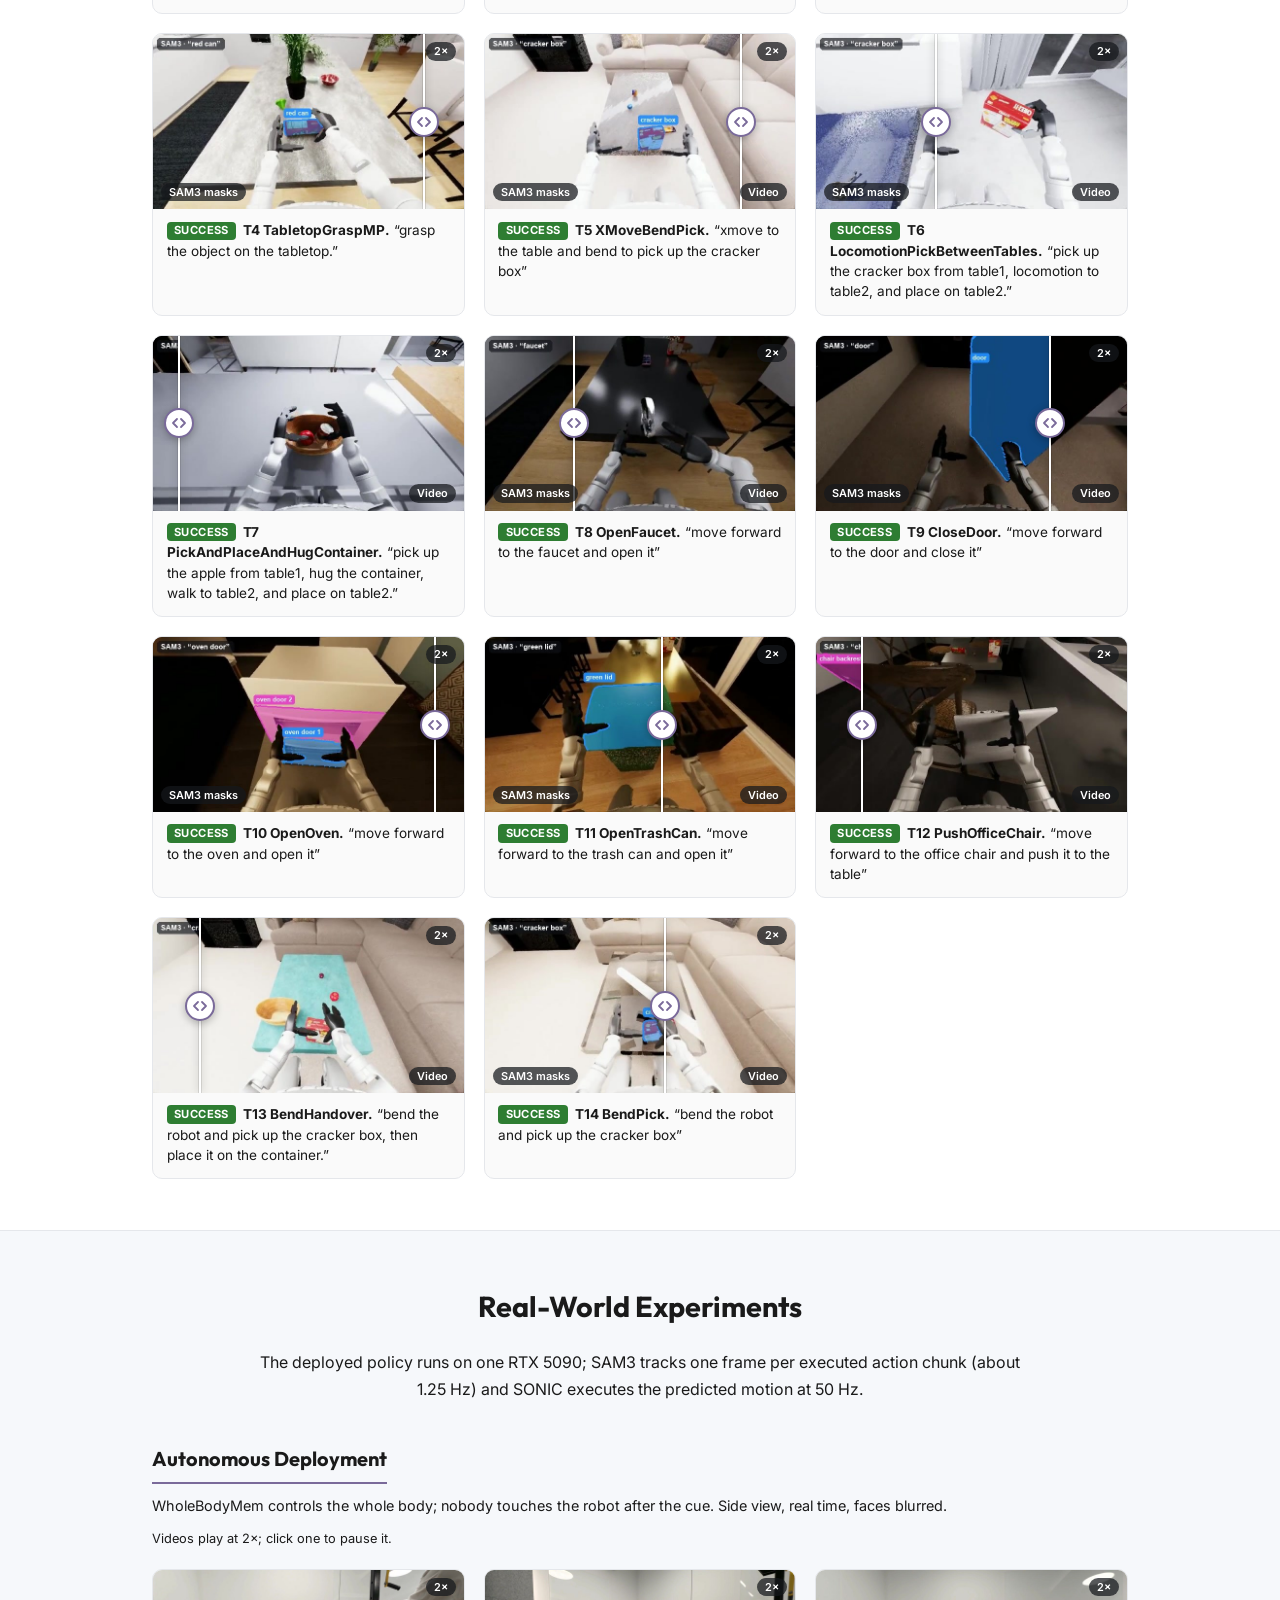
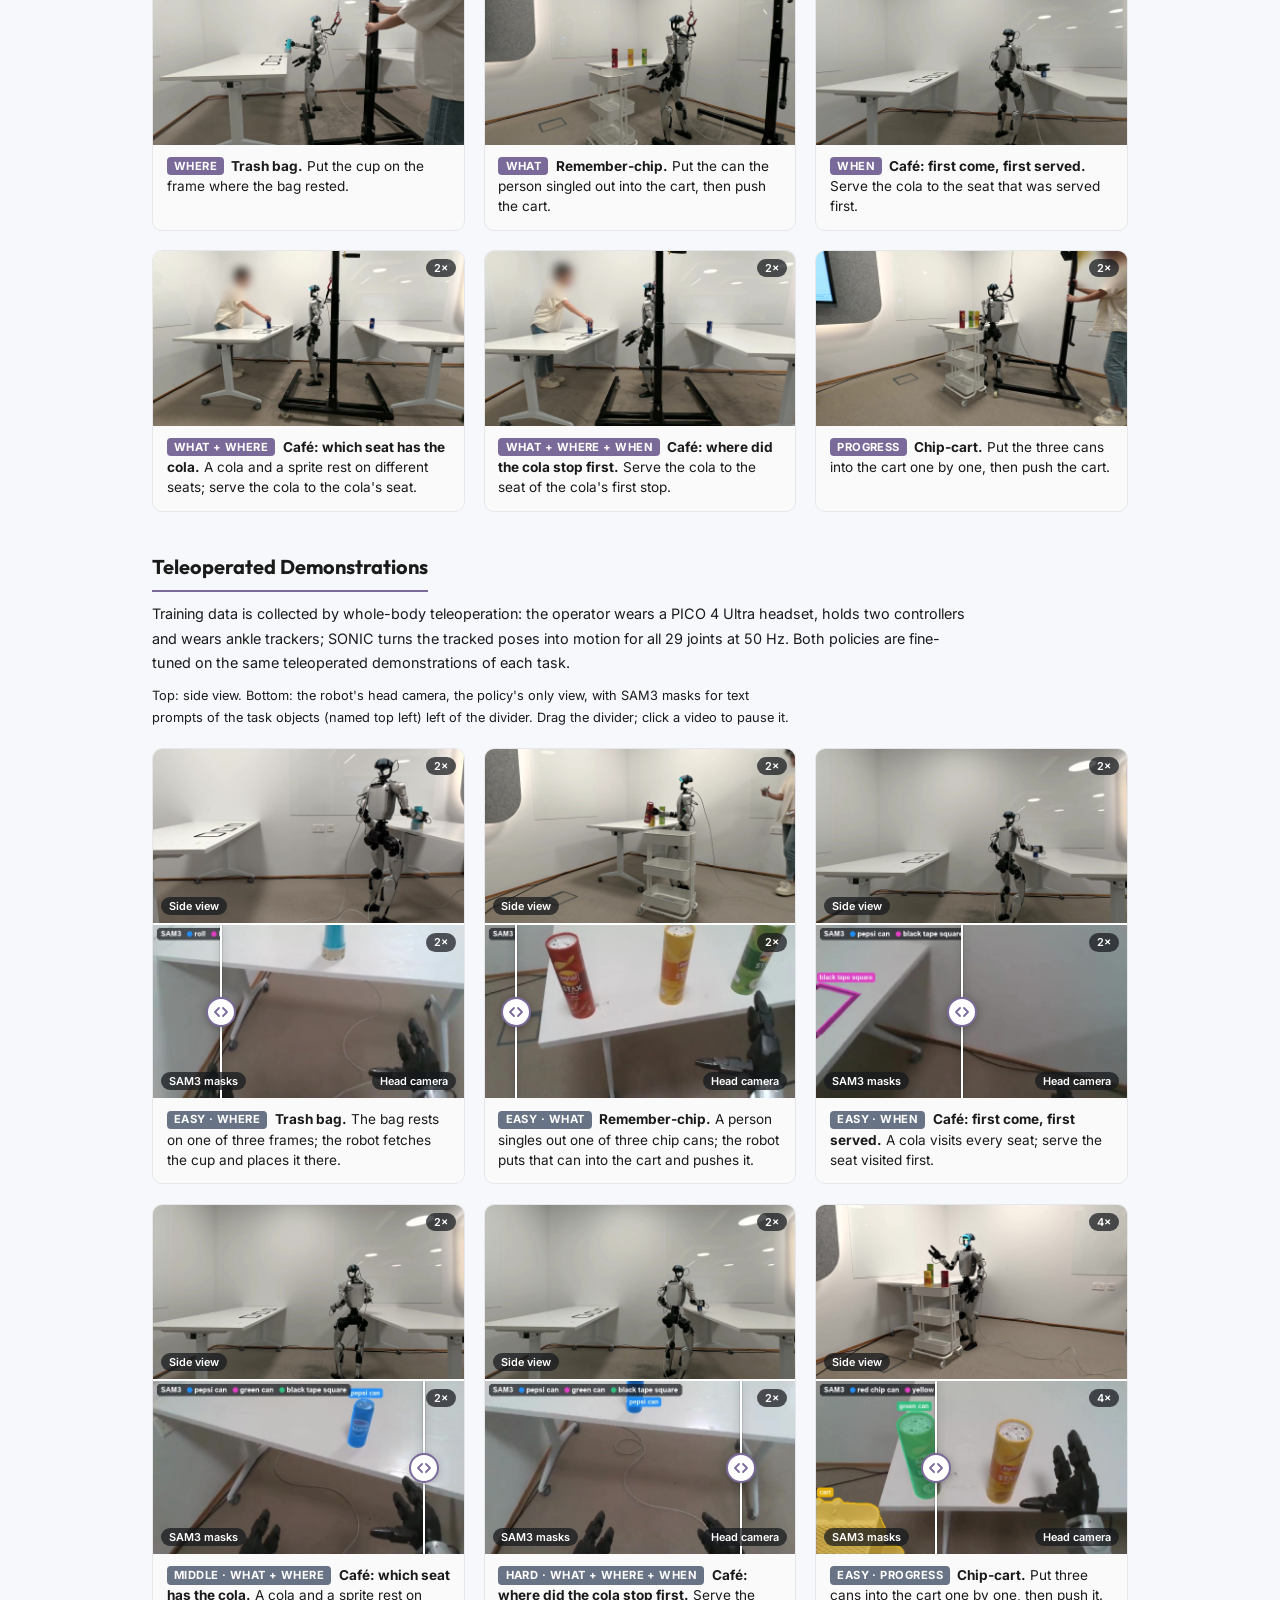
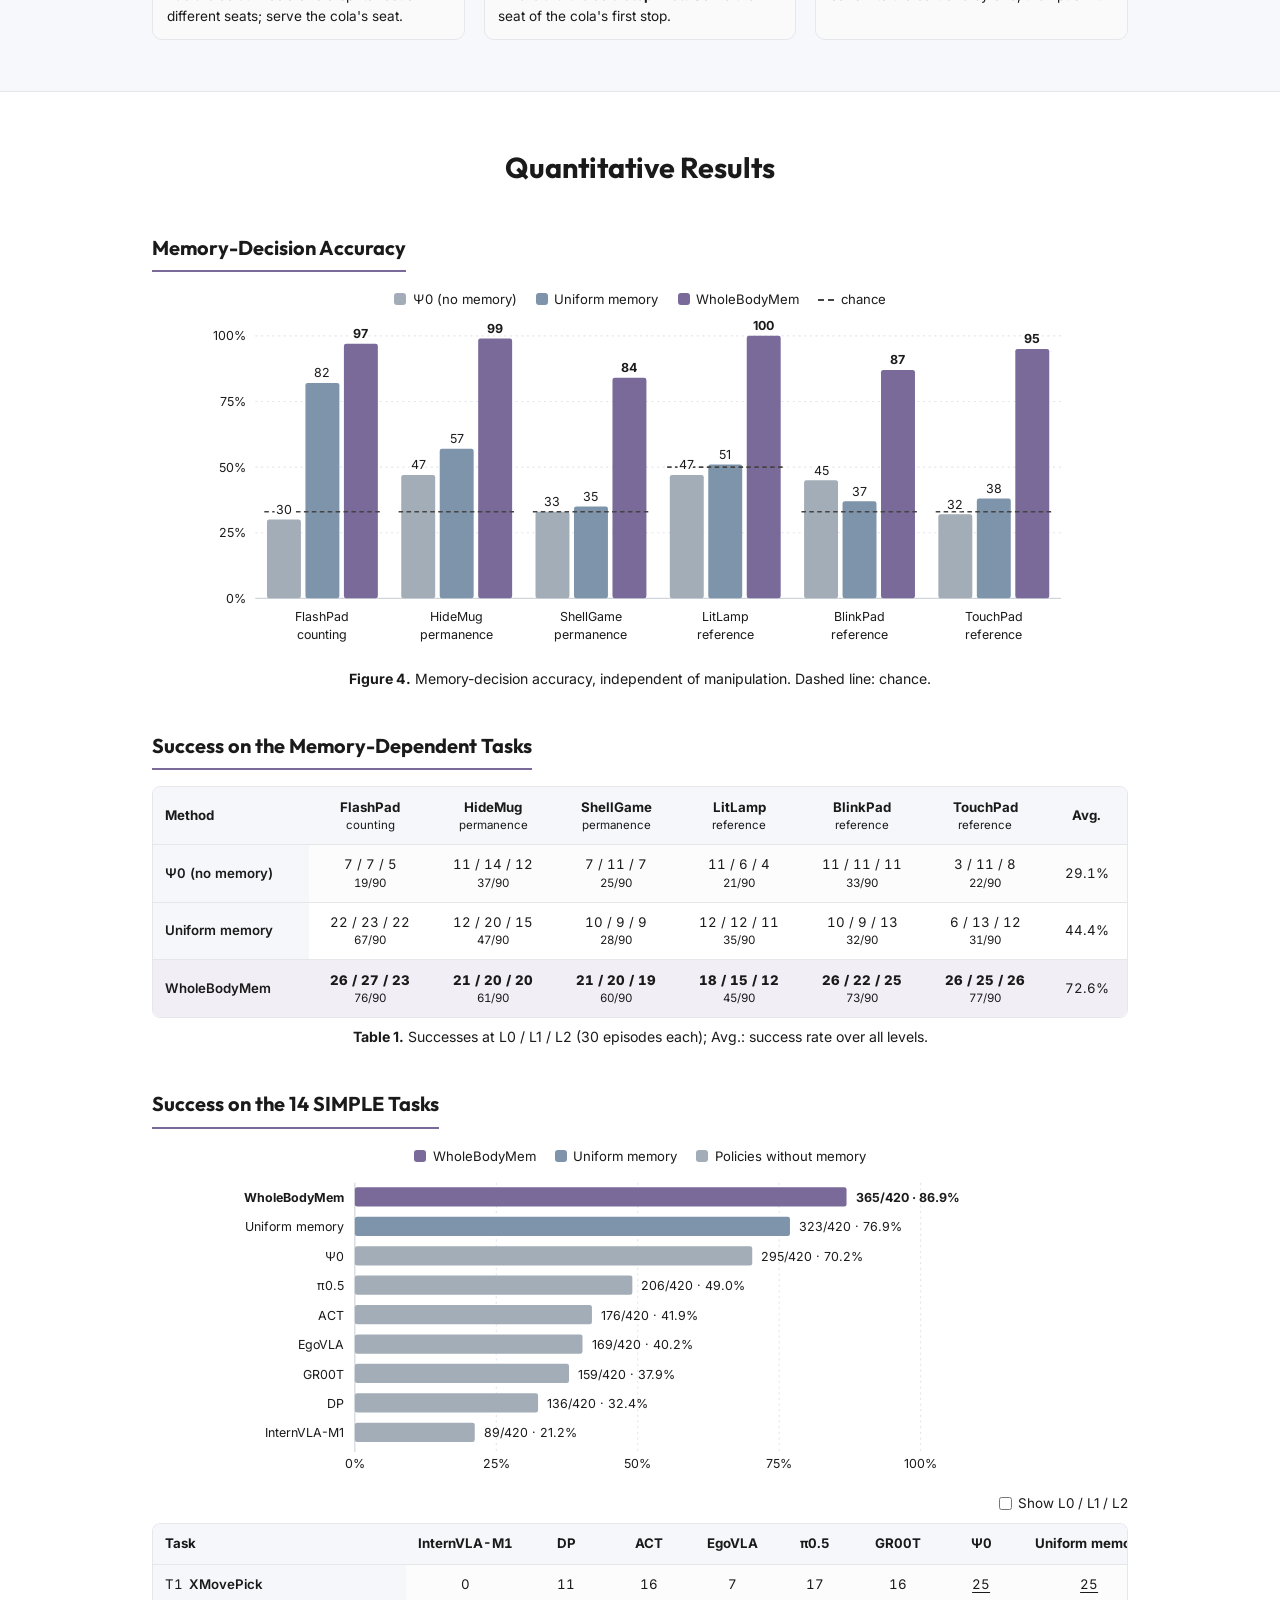
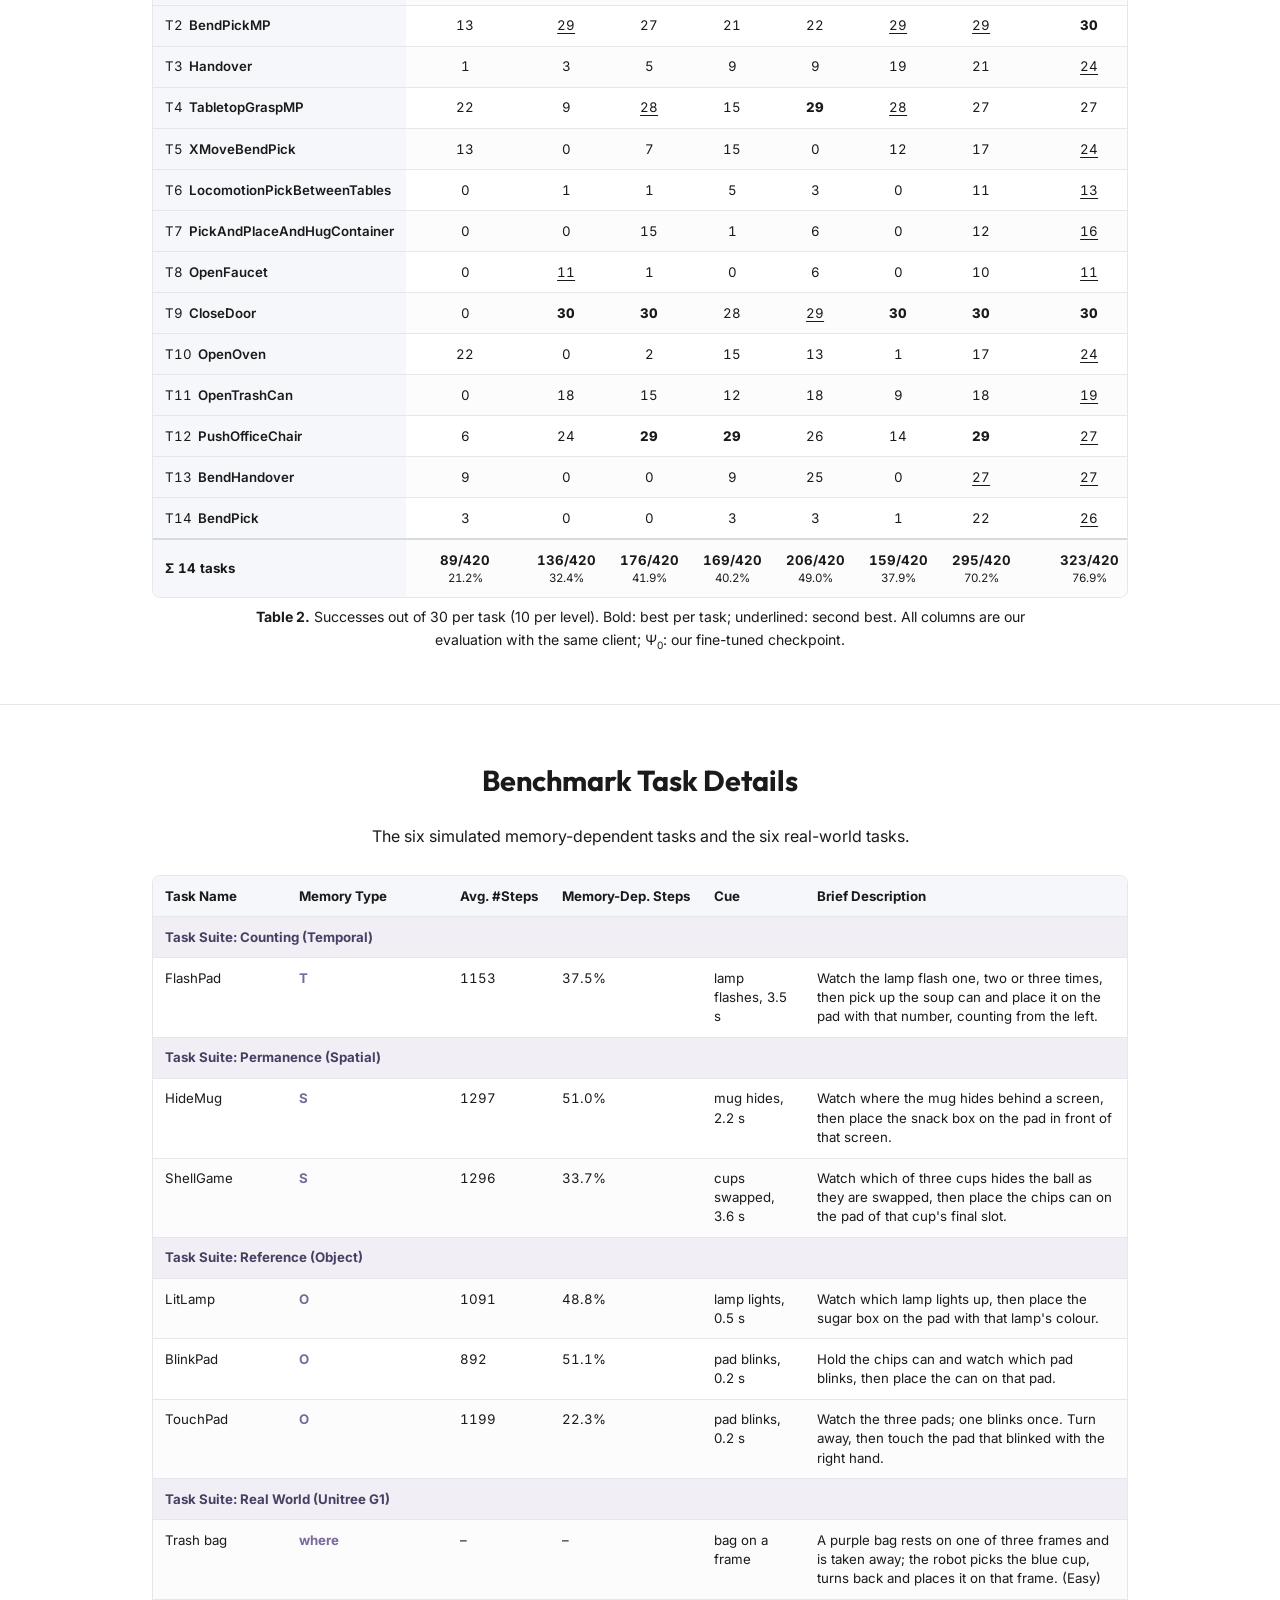
==== commit 766d1ee7: "Figure 3: shorter caption" ====
--- a/index.html
+++ b/index.html
@@ -163,7 +163,7 @@
             <div class="xp-row"><p class="xp-head"><b>WholeBodyMem</b> · first, middle and current frames + up to four event frames (3 to 7 frames)</p><div class="slots" id="xp-slots-w"></div></div>
           </div>
         </div>
-        <p class="caption"><strong>Figure 3.</strong> Which frames each memory keeps, with a budget of at most seven frames. Uniform memory always fills all seven, evenly spaced in time, and easily misses a short cue such as the 0.2&nbsp;s blink; WholeBodyMem keeps the first, middle and current frames and adds up to four frames where an object appears or disappears, leaving the other slots empty, so it holds 3 to 7 frames and the blink is still in memory at the decision. In this demonstration the blink is detected from the pad's colour; WholeBodyMem detects it for the decision.</p>
+        <p class="caption"><strong>Figure 3.</strong> Which frames each memory keeps (at most seven). Uniform memory spaces seven frames evenly and misses the 0.2&nbsp;s blink; WholeBodyMem keeps the first, middle and current frames plus up to four frames where an object appears or disappears (3 to 7 frames), so the blink is still in memory at the decision. In this demonstration, the blink is detected from the pad's colour.</p>
       </div>
     </div>
   </section>
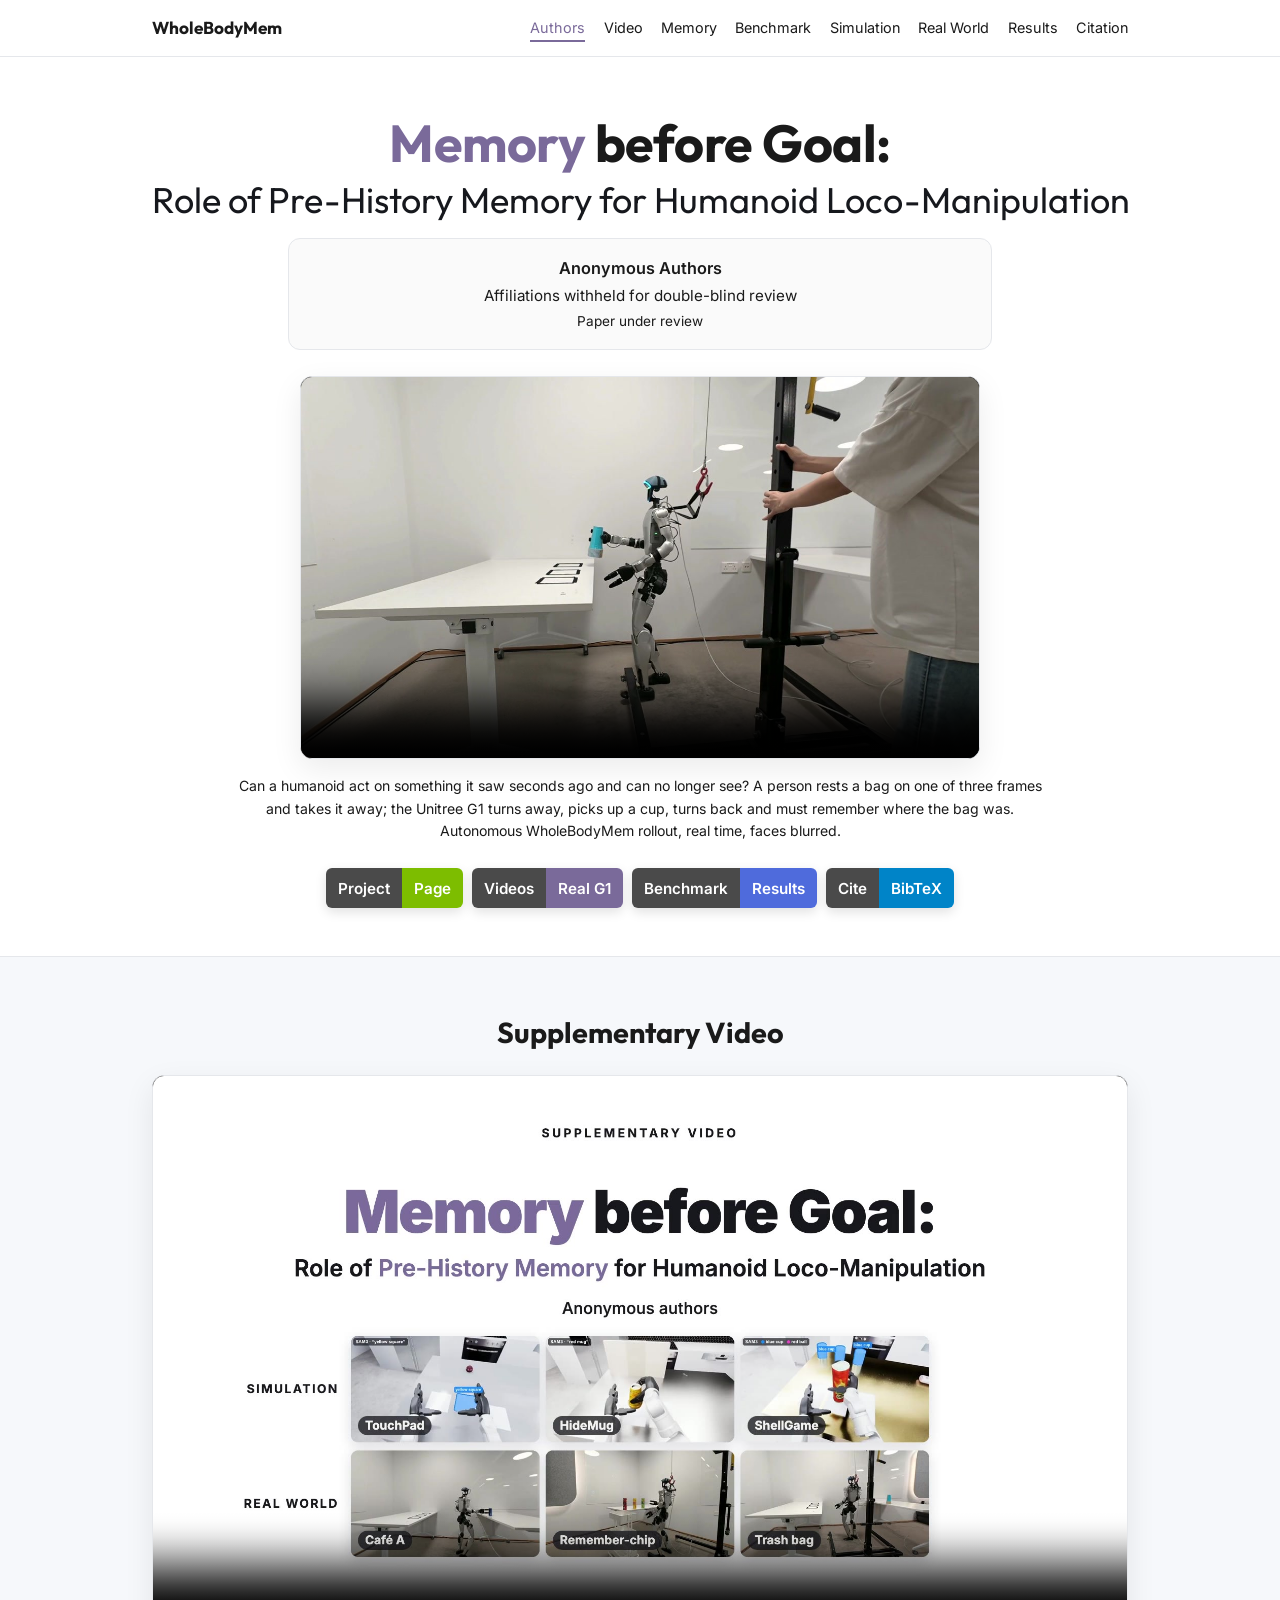
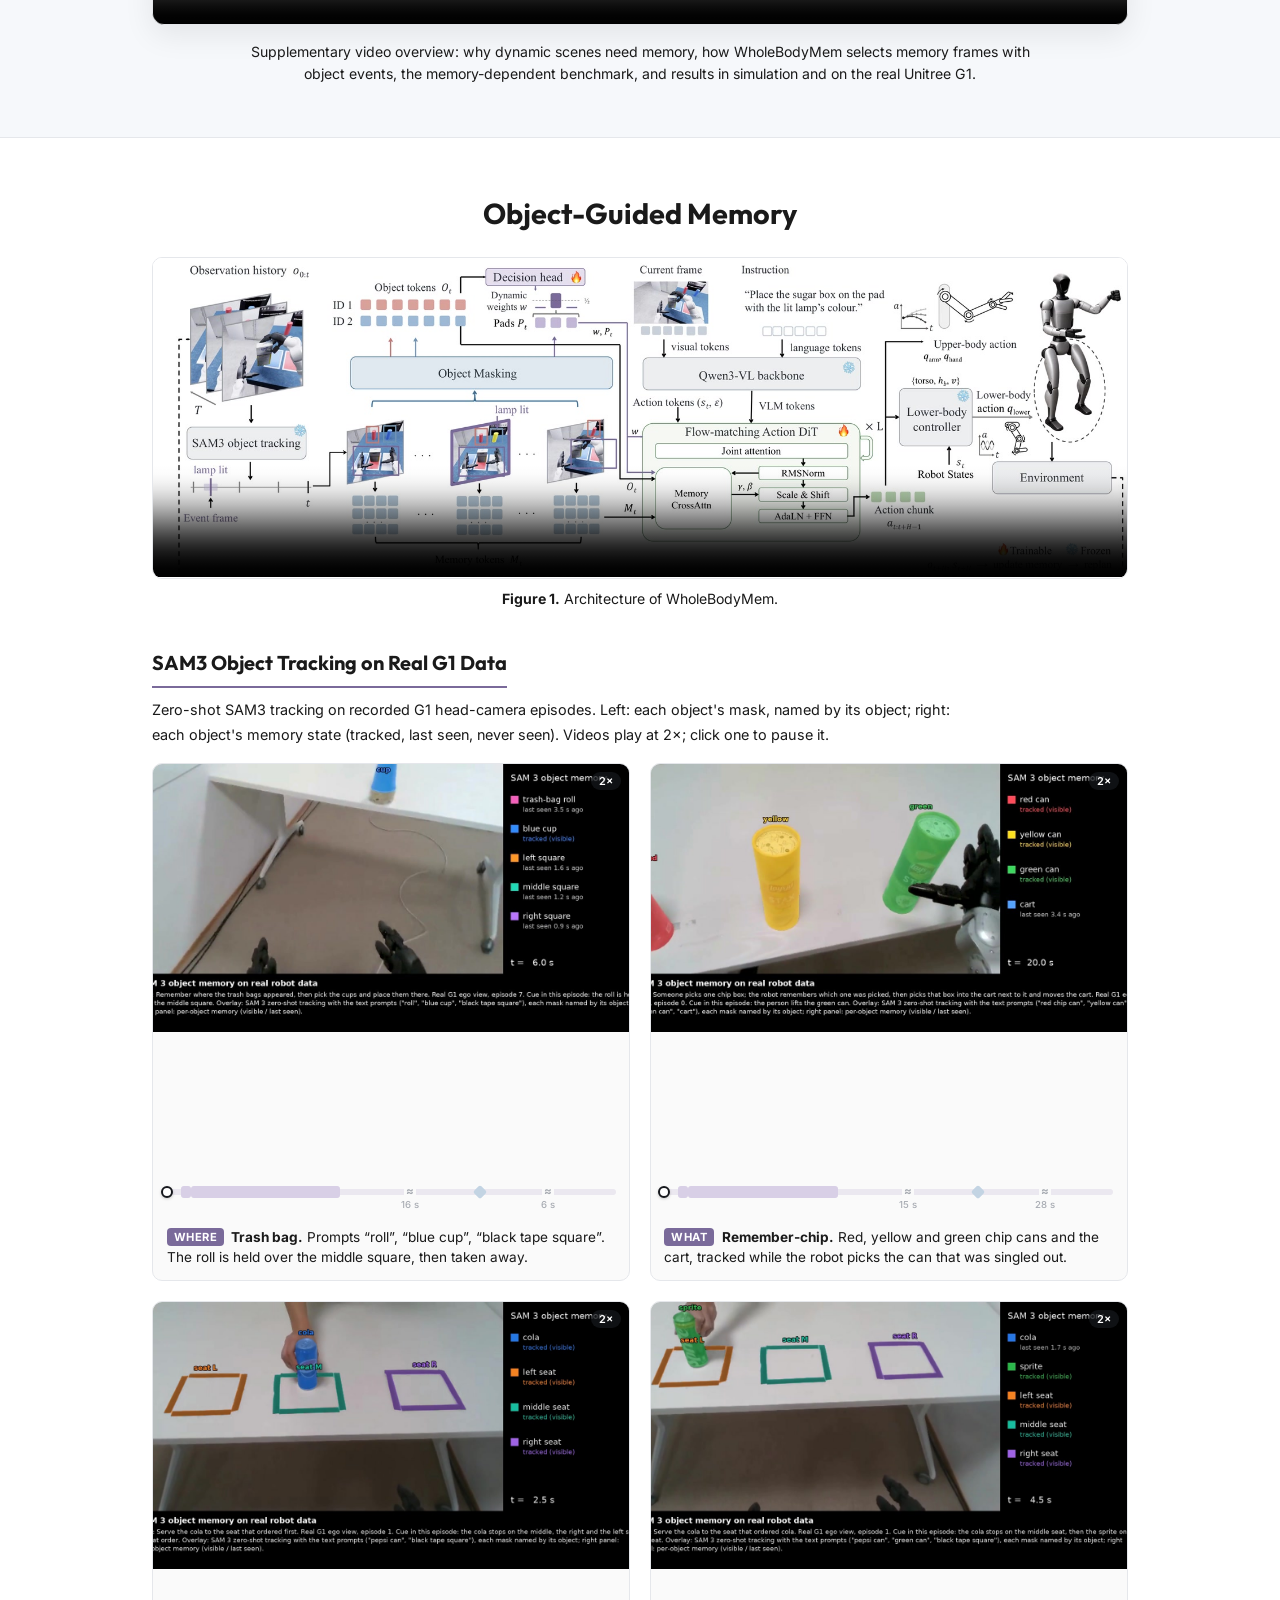
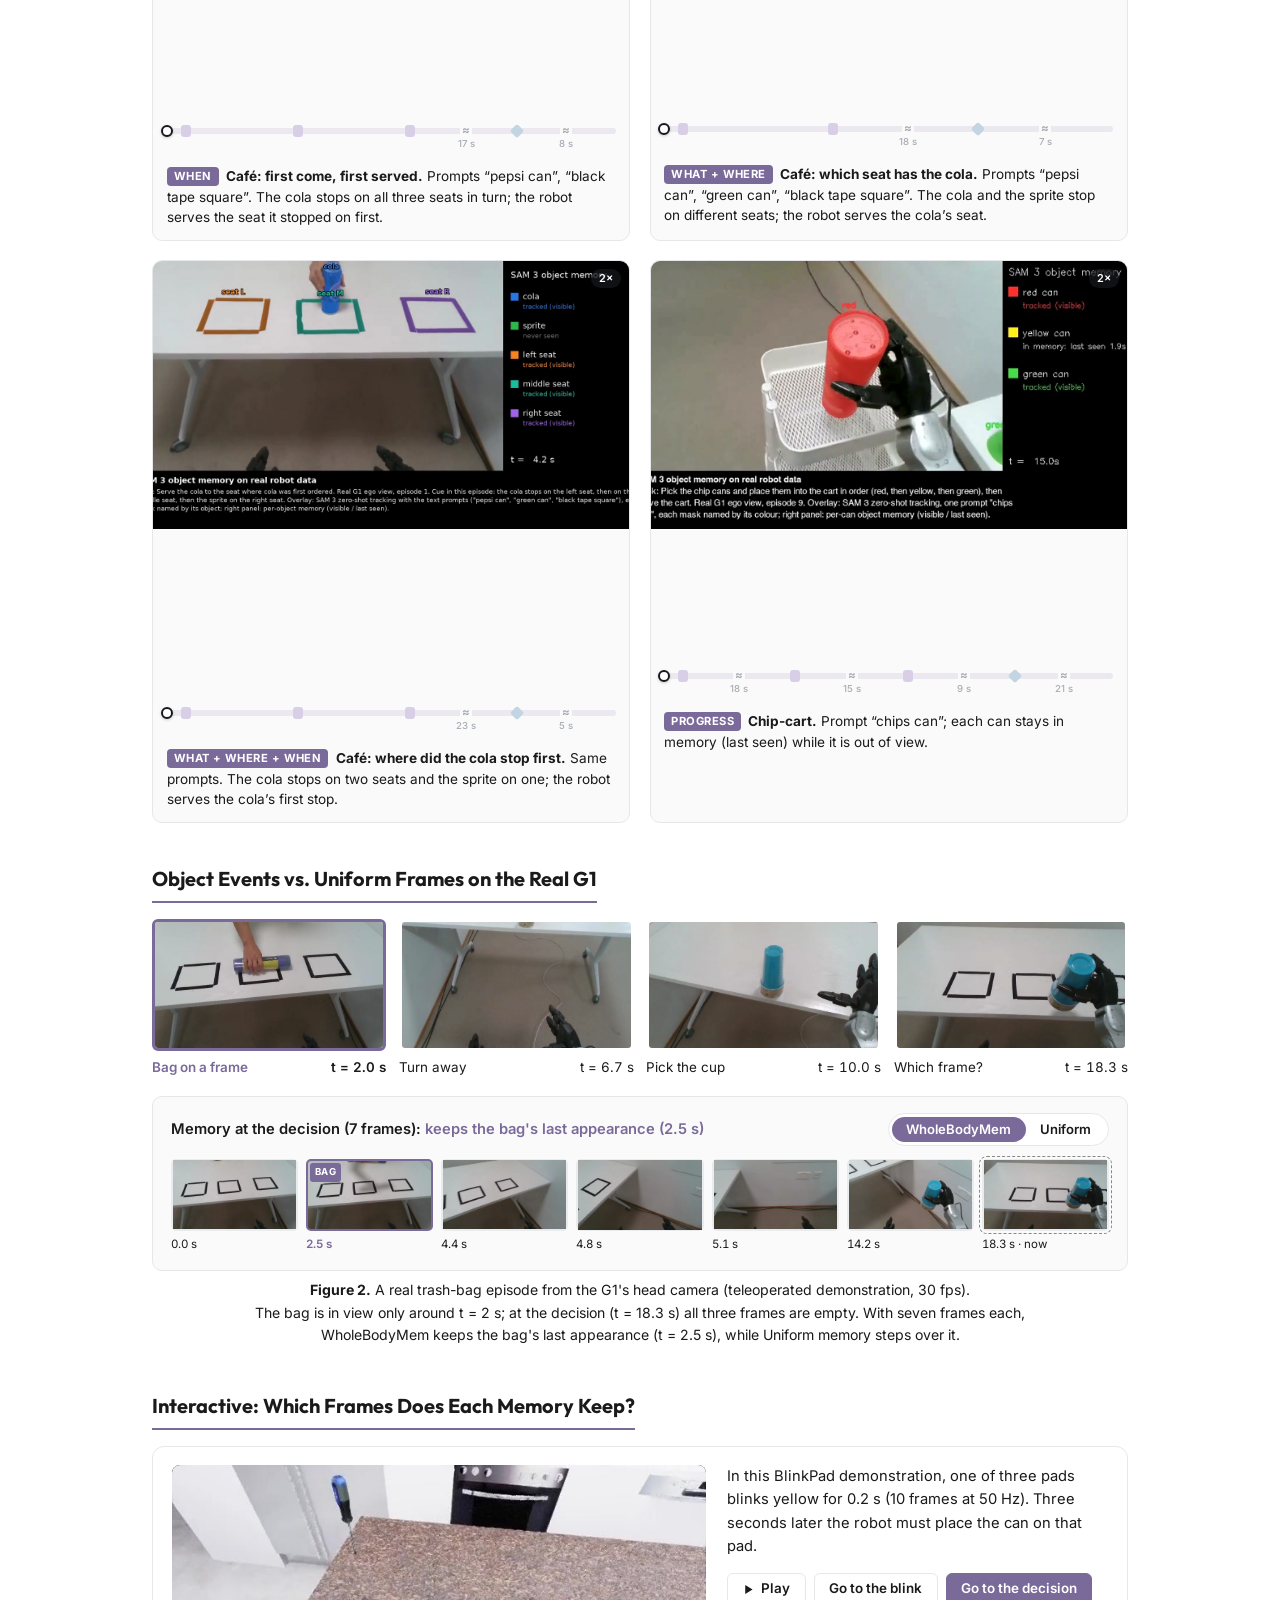
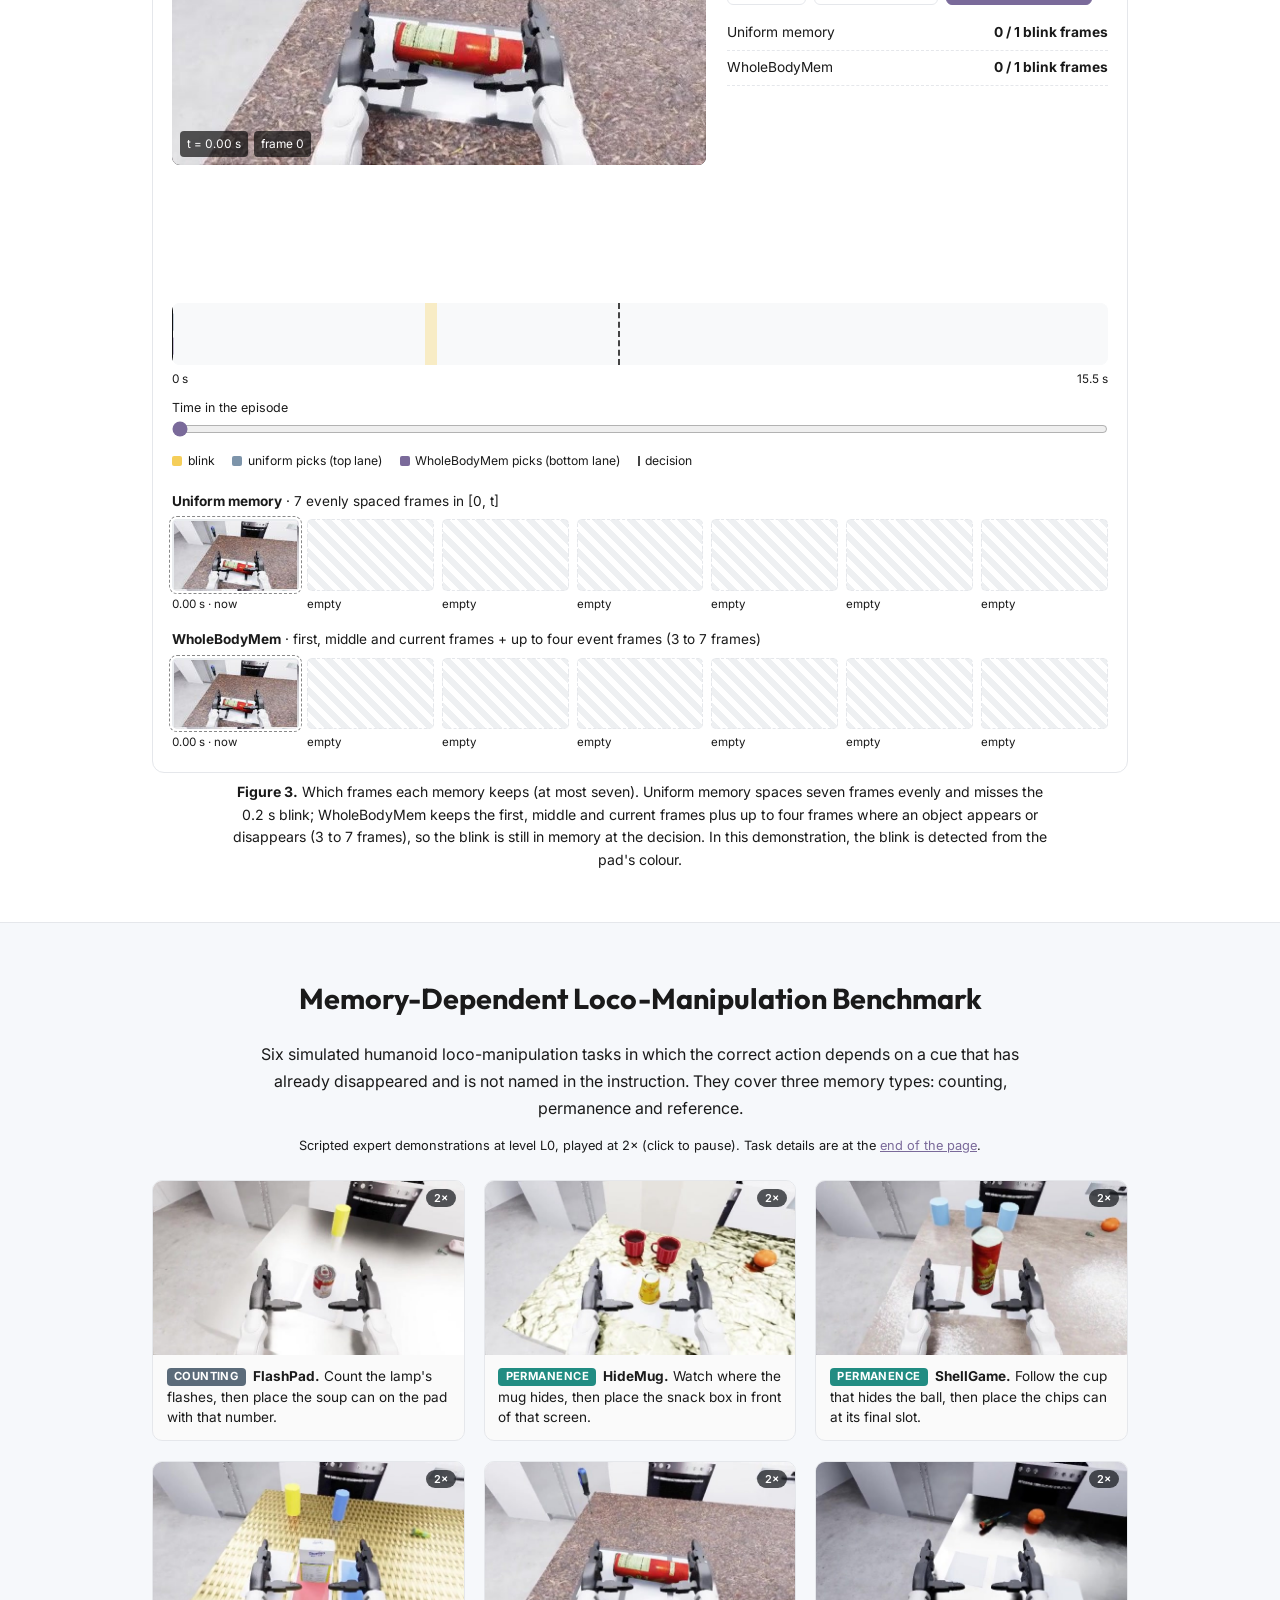
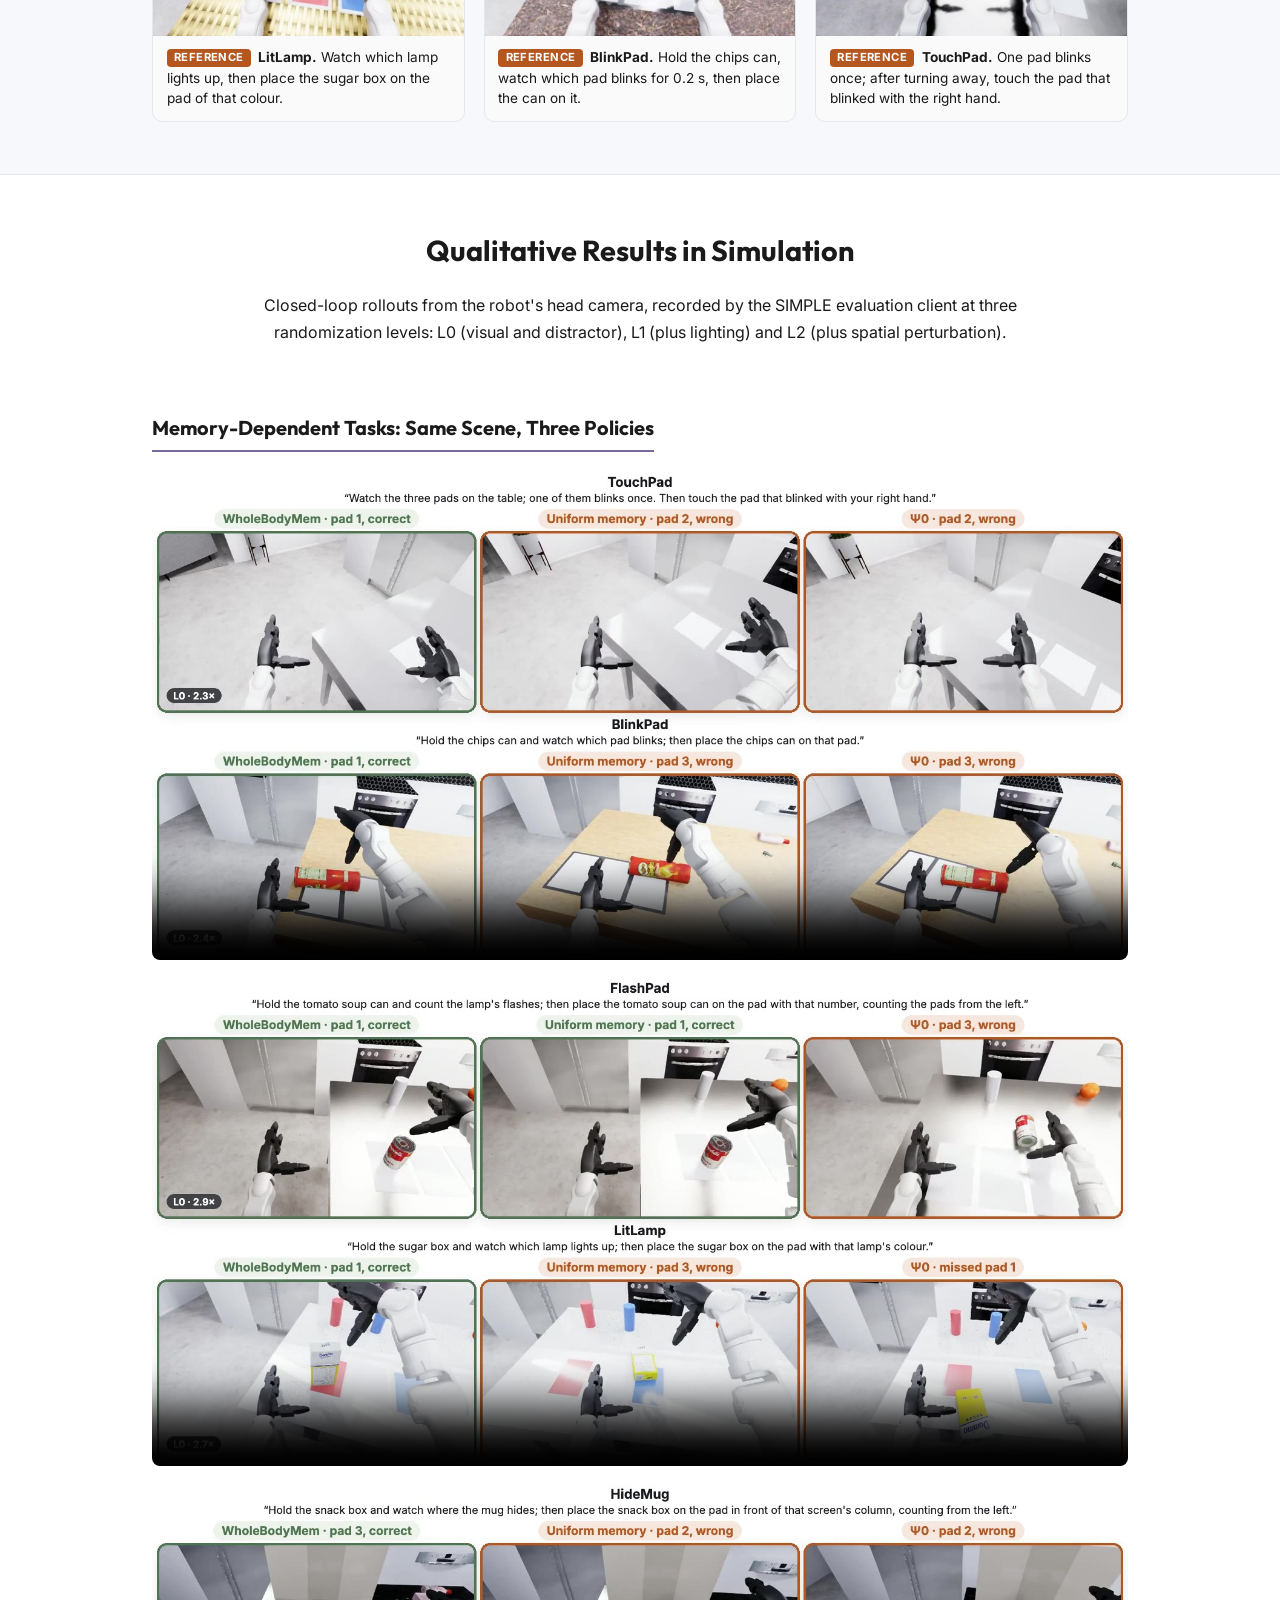
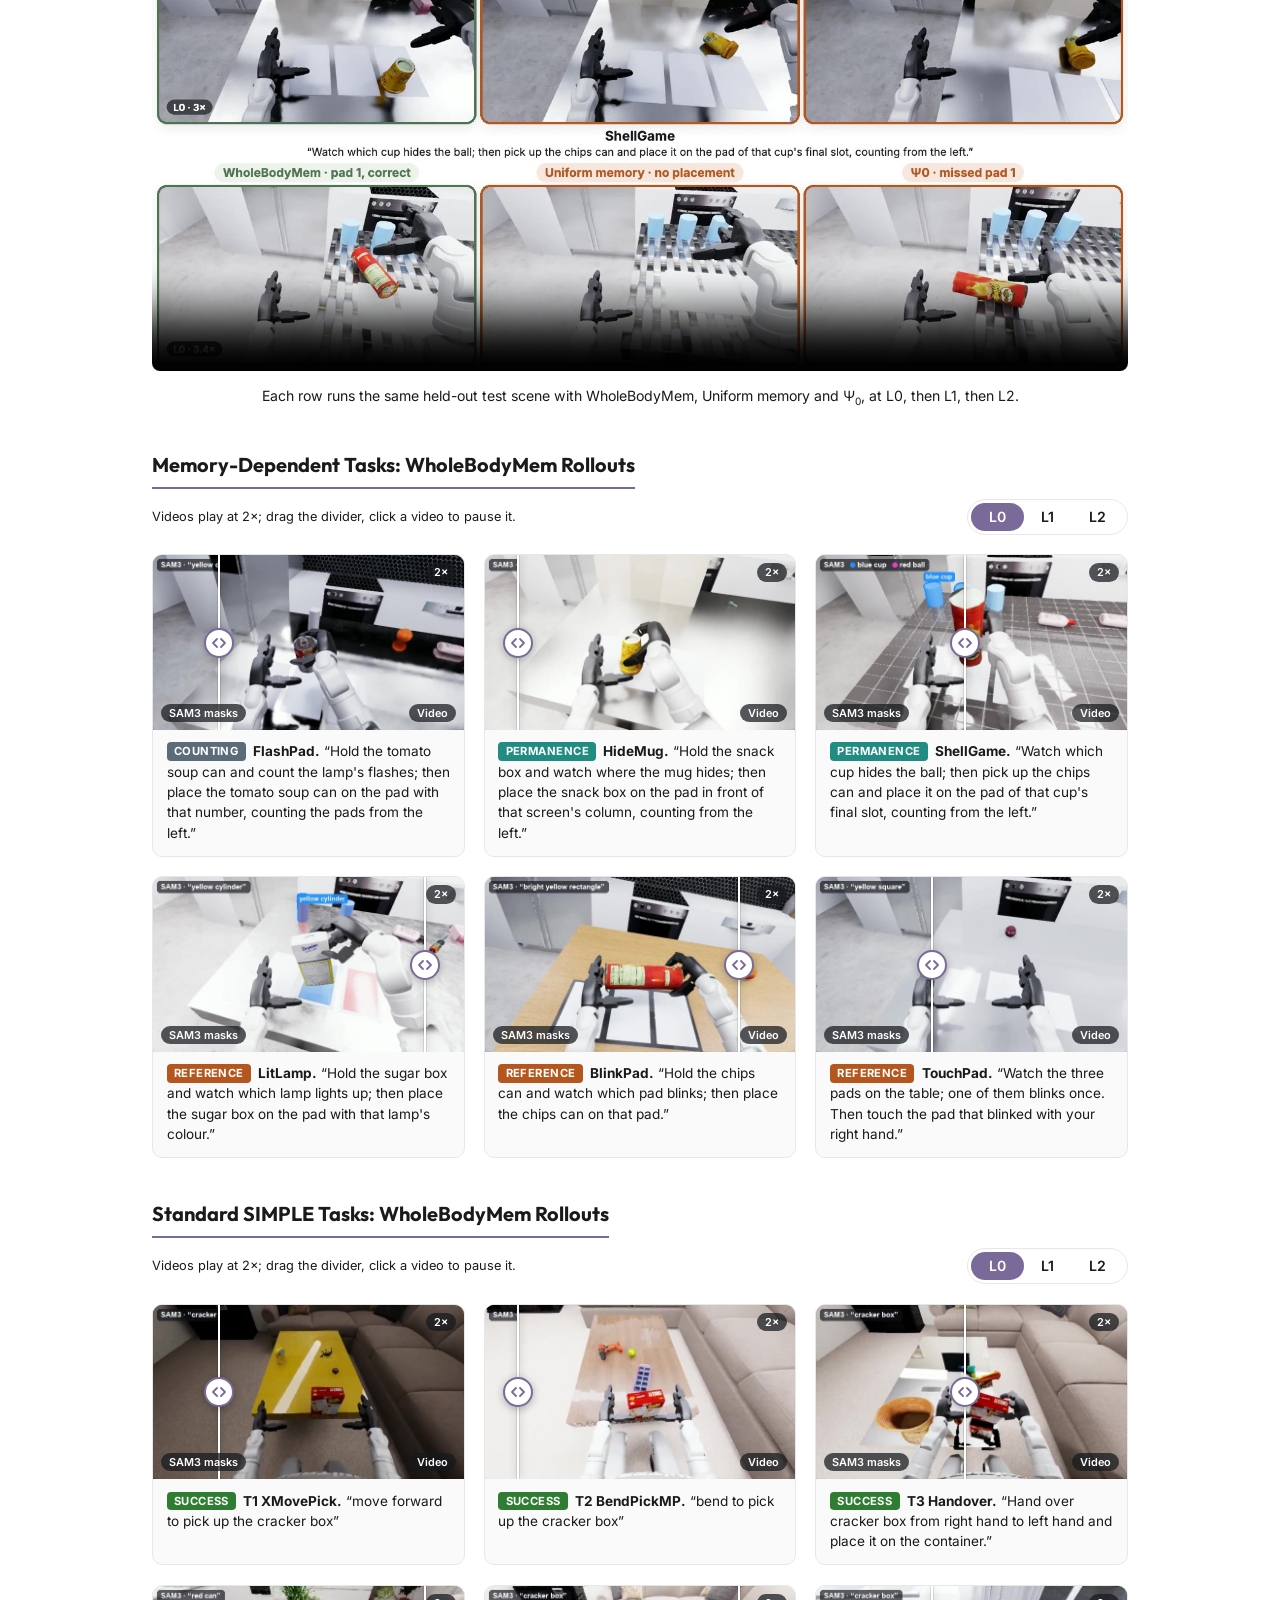
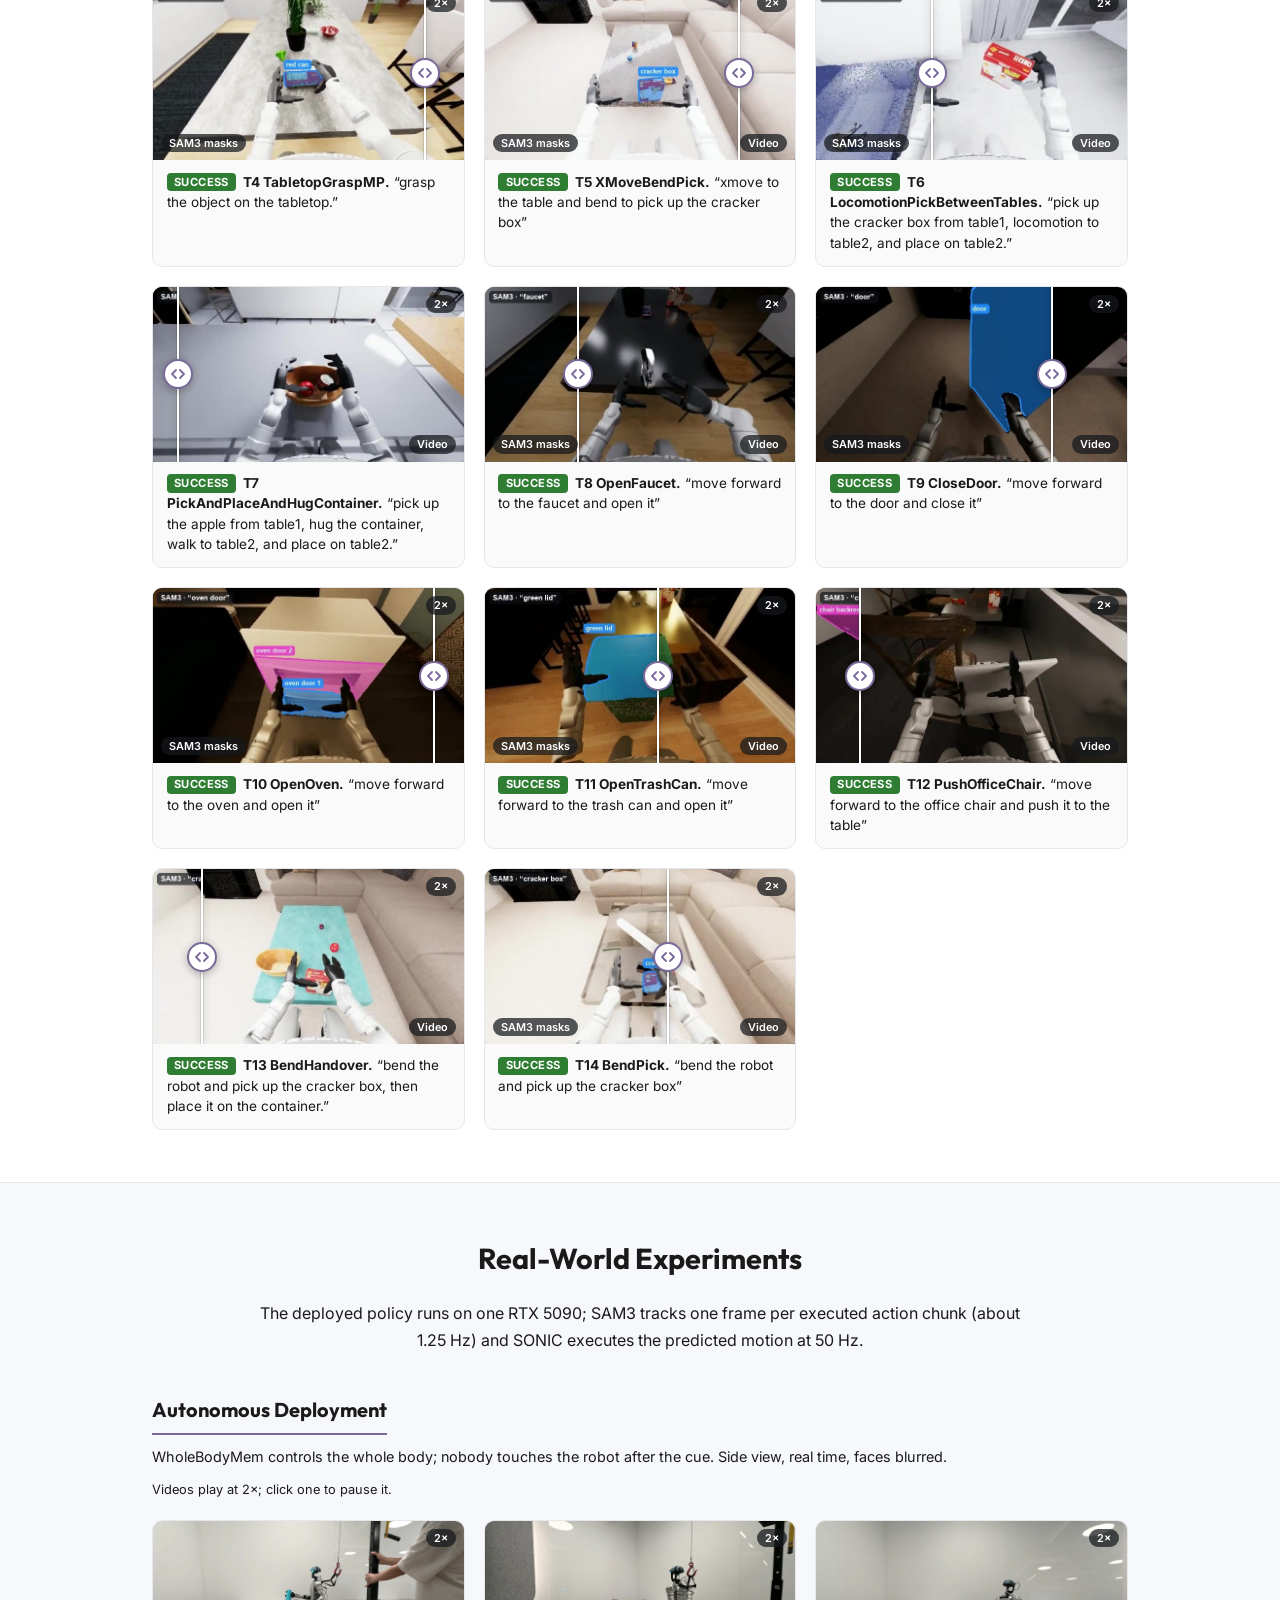
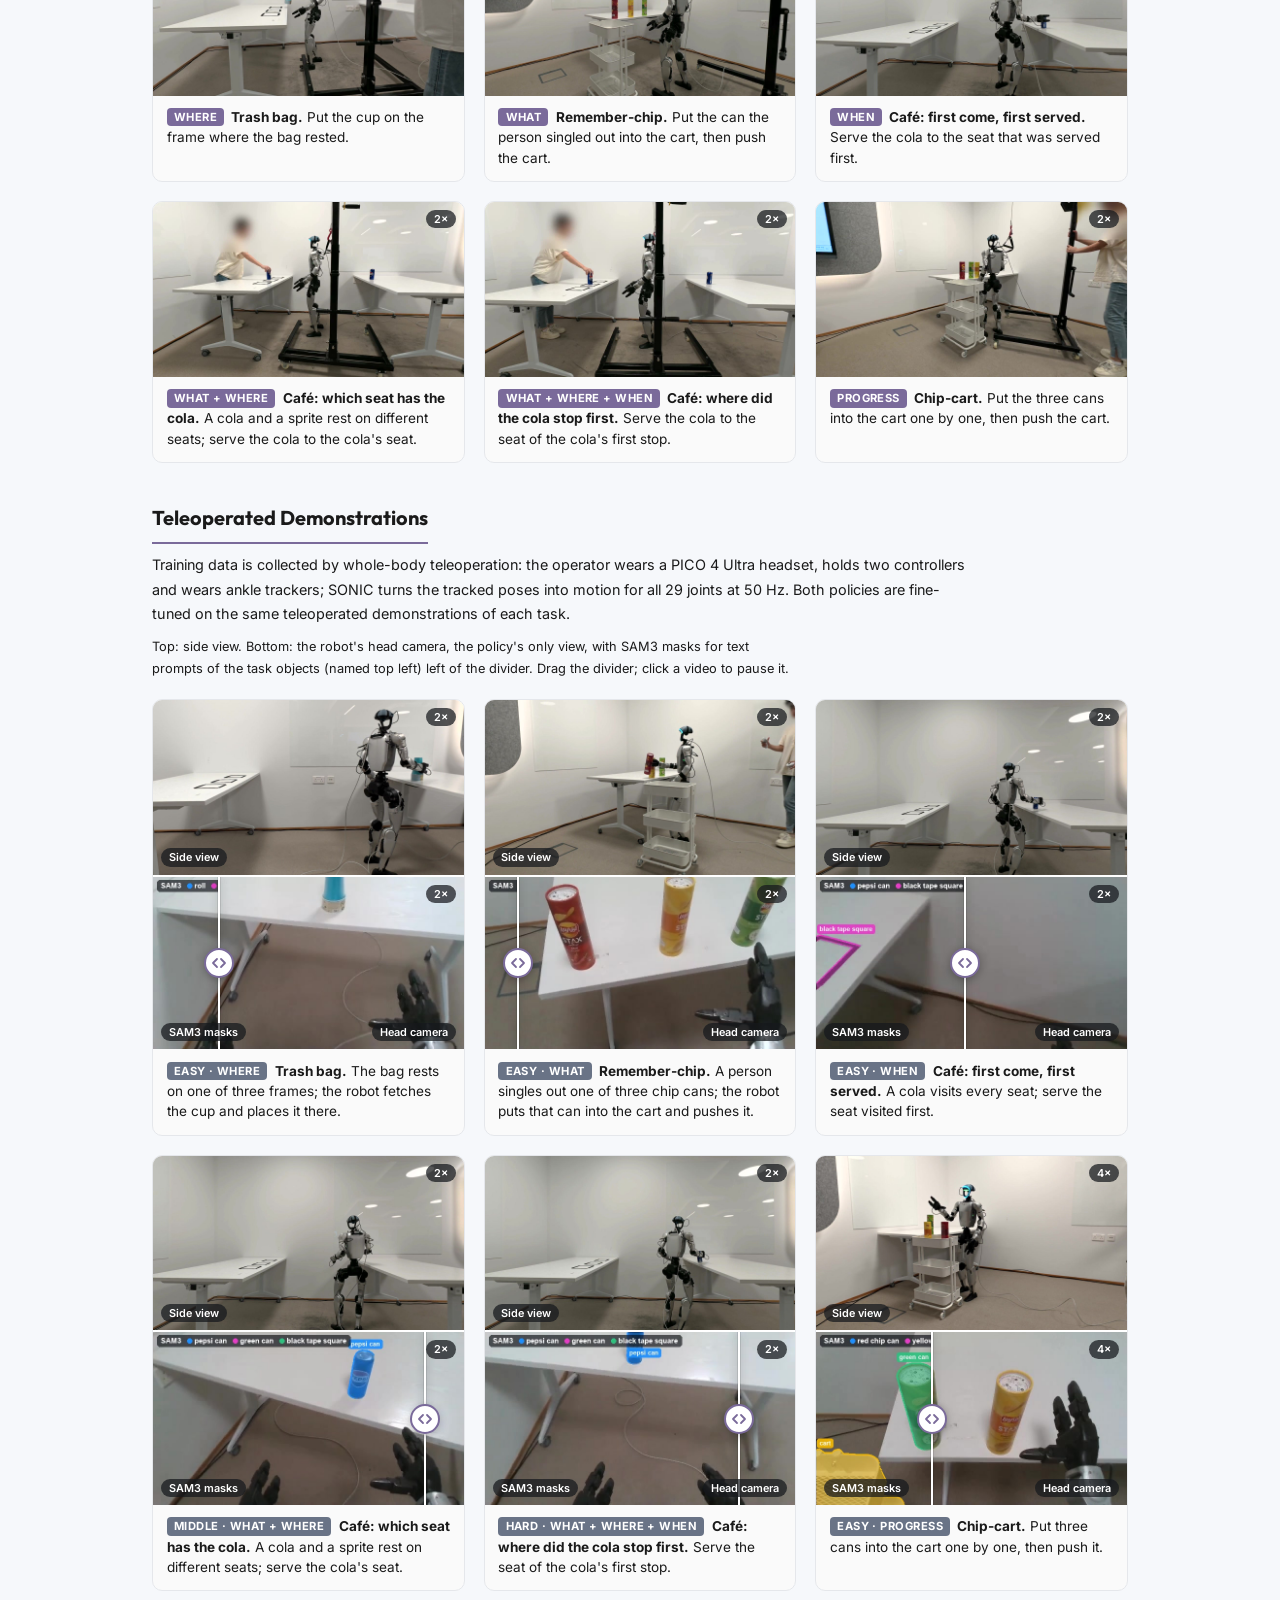
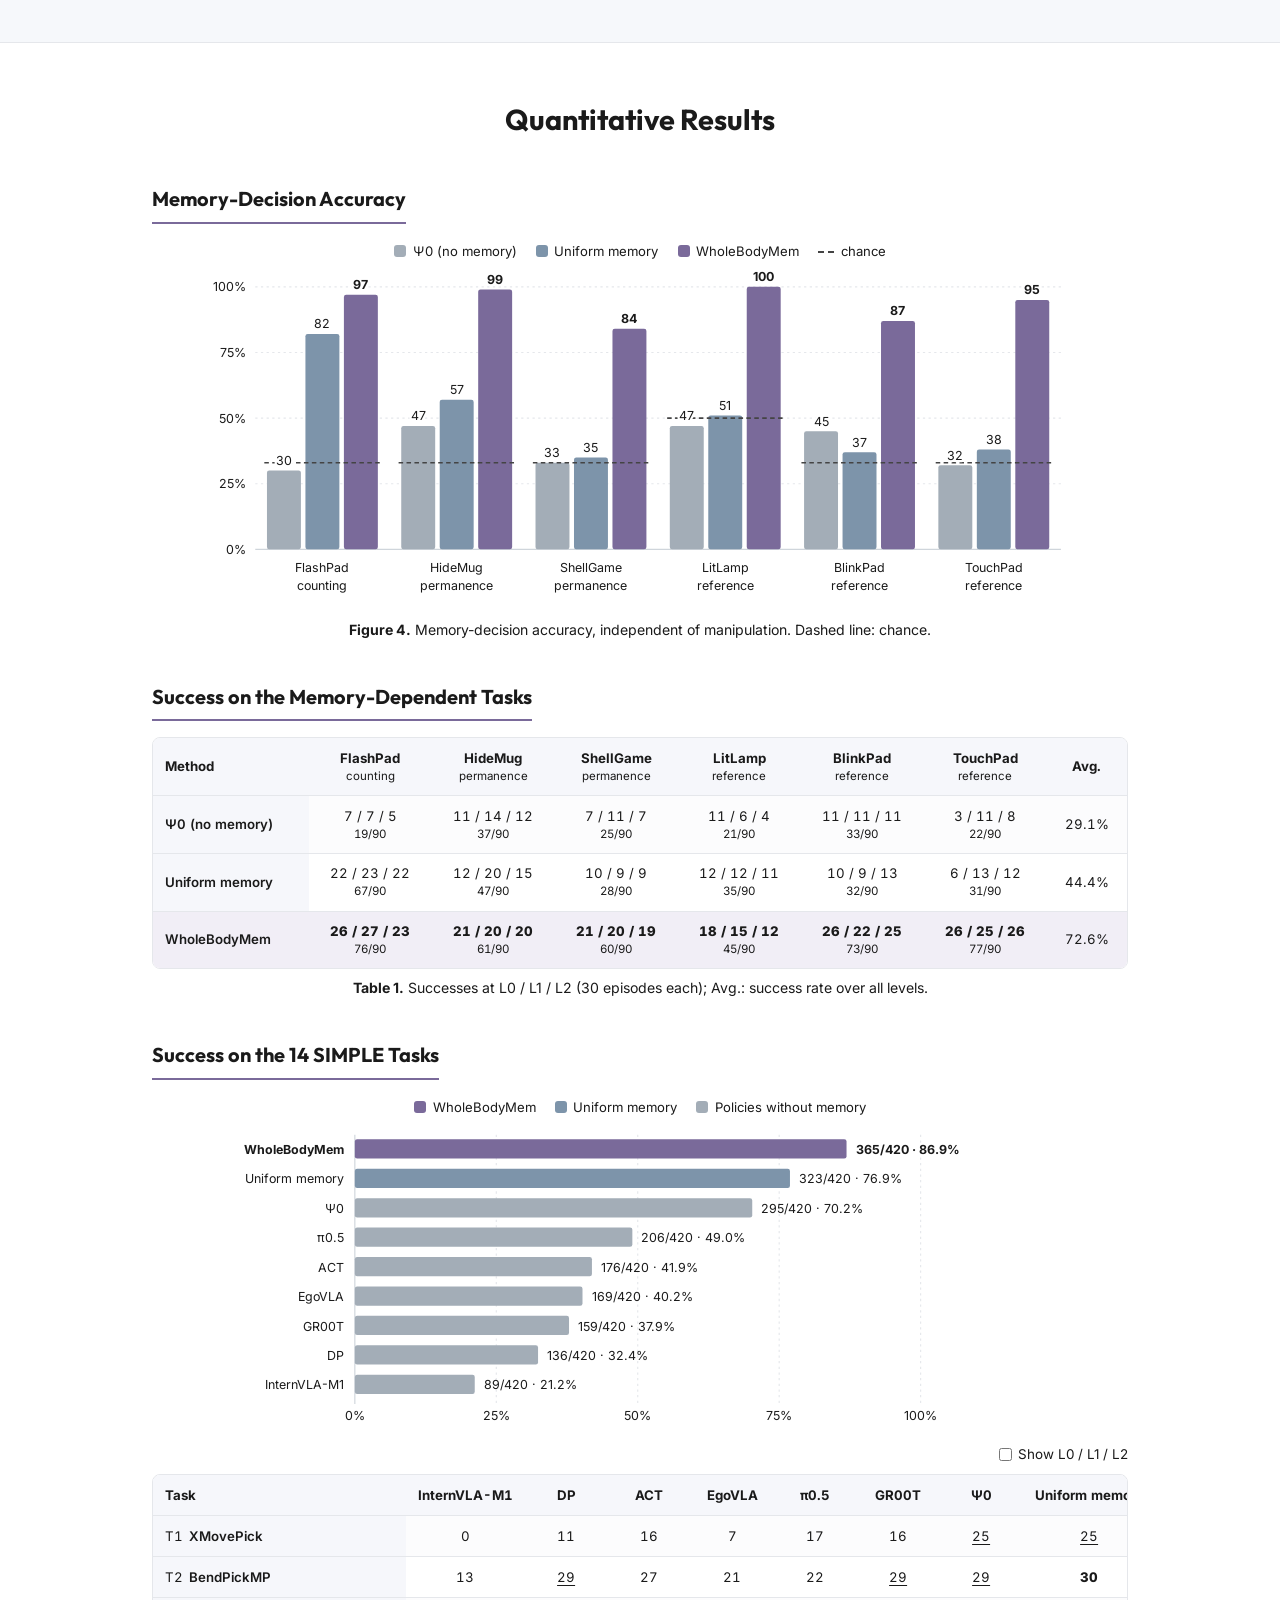
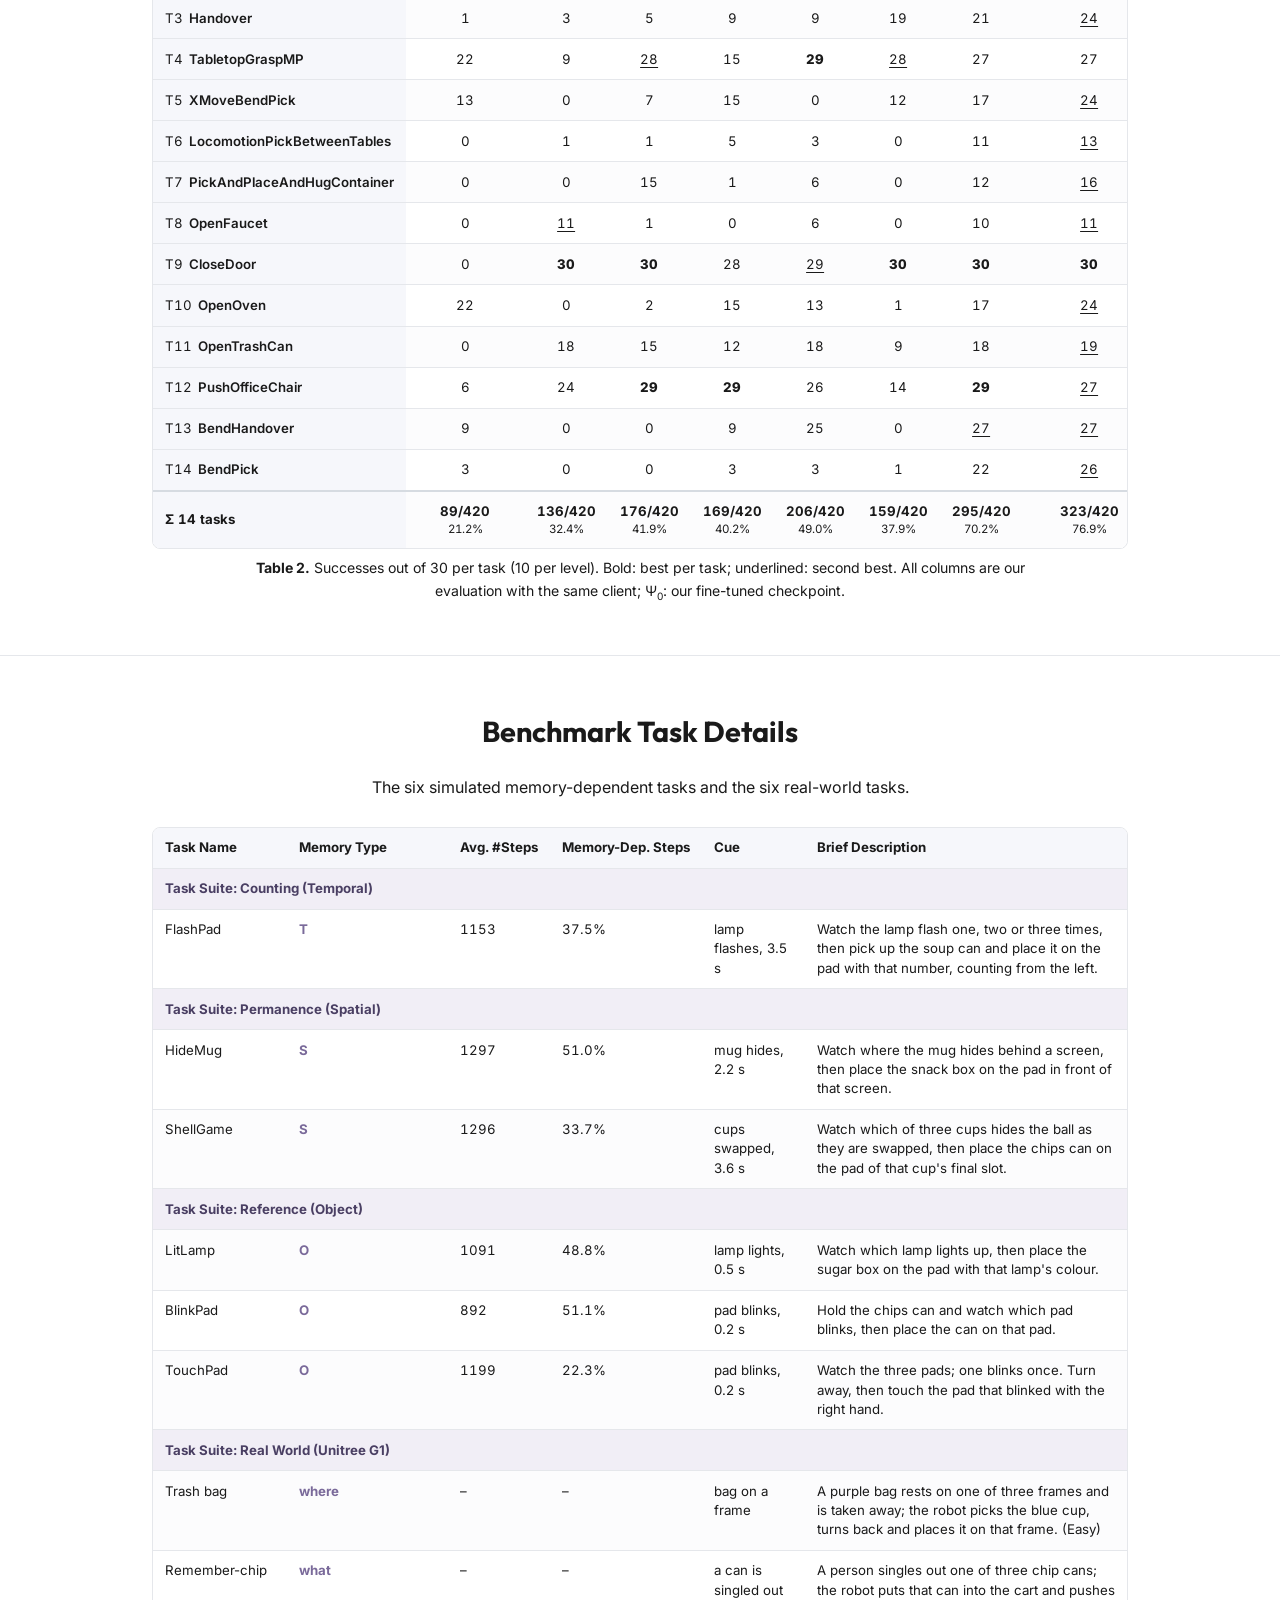
==== commit 08f6de8a: "Header: remove the inactive paper/code/dataset buttons" ====
--- a/index.html
+++ b/index.html
@@ -41,10 +41,7 @@
     <p class="caption hero-caption">Can a humanoid act on something it saw seconds ago and can no longer see? A person rests a bag on one of three frames and takes it away; the Unitree G1 turns away, picks up a cup, turns back and must remember where the bag was. Autonomous WholeBodyMem rollout, real time, faces blurred.</p>
 
     <div class="resource-links" aria-label="WholeBodyMem resources">
-      <a class="resource-pill resource-red" data-link="paper"><span class="resource-prefix">arXiv</span><span class="resource-value">Paper</span></a>
       <a class="resource-pill resource-green" href="#top"><span class="resource-prefix">Project</span><span class="resource-value">Page</span></a>
-      <a class="resource-pill resource-slate" data-link="code"><span class="resource-prefix">Code</span><span class="resource-value">GitHub</span></a>
-      <a class="resource-pill resource-gold" data-link="benchmark"><span class="resource-prefix">Dataset</span><span class="resource-value">Hugging Face</span></a>
       <a class="resource-pill resource-steel" href="#real"><span class="resource-prefix">Videos</span><span class="resource-value">Real G1</span></a>
       <a class="resource-pill resource-indigo" href="#results"><span class="resource-prefix">Benchmark</span><span class="resource-value">Results</span></a>
       <a class="resource-pill resource-blue" href="#citation"><span class="resource-prefix">Cite</span><span class="resource-value">BibTeX</span></a>
